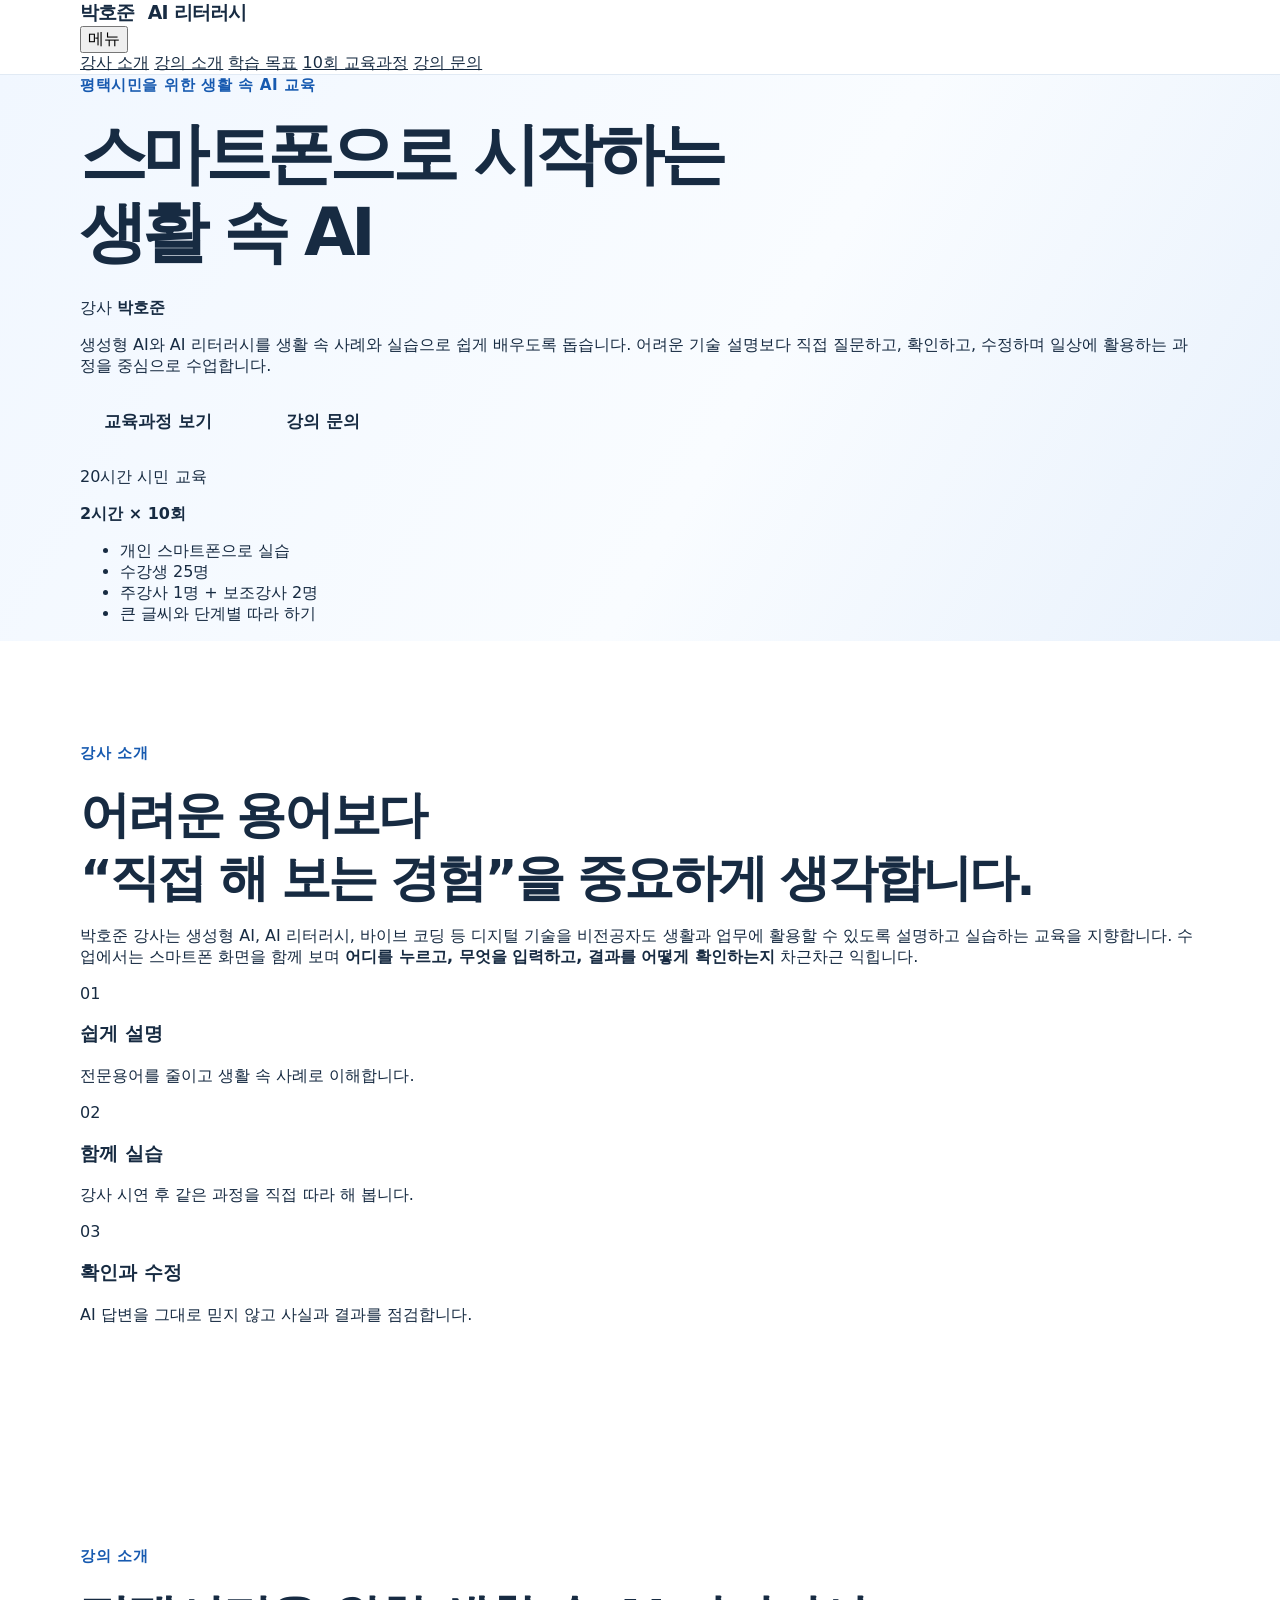
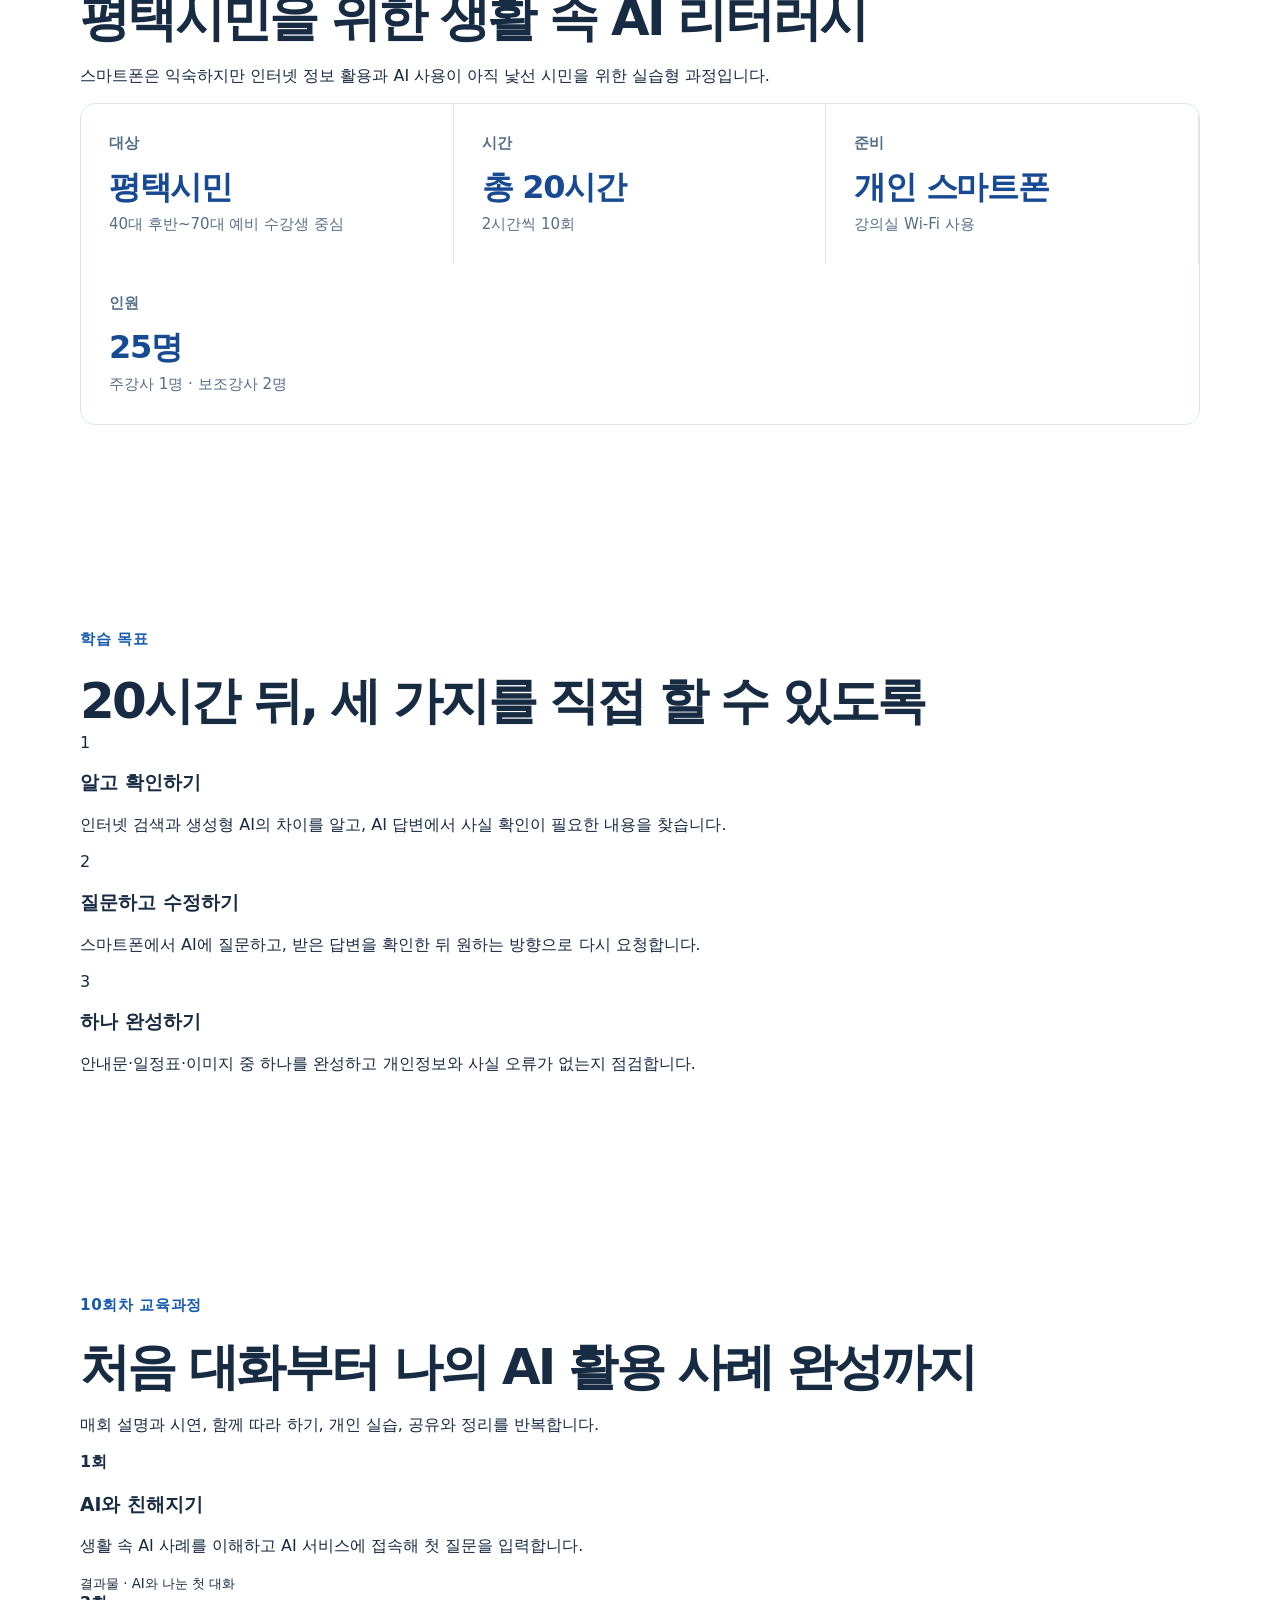
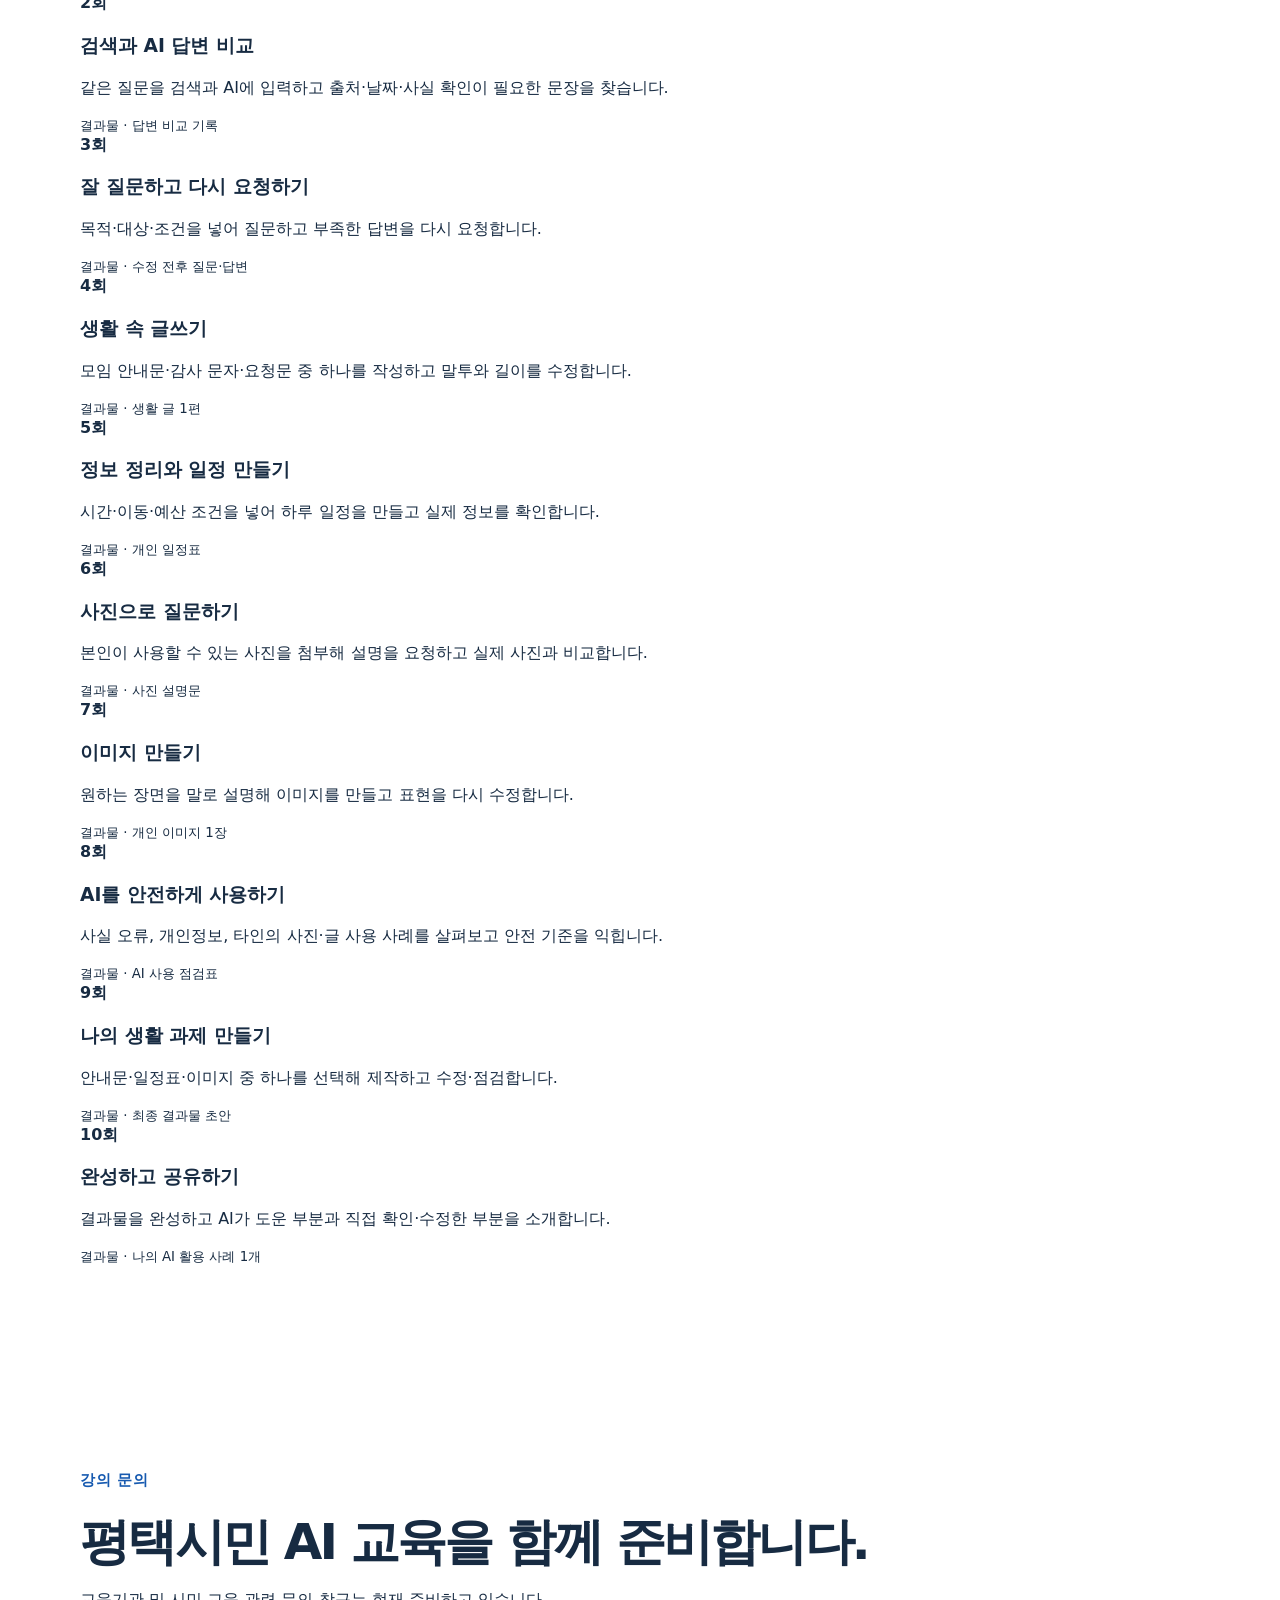
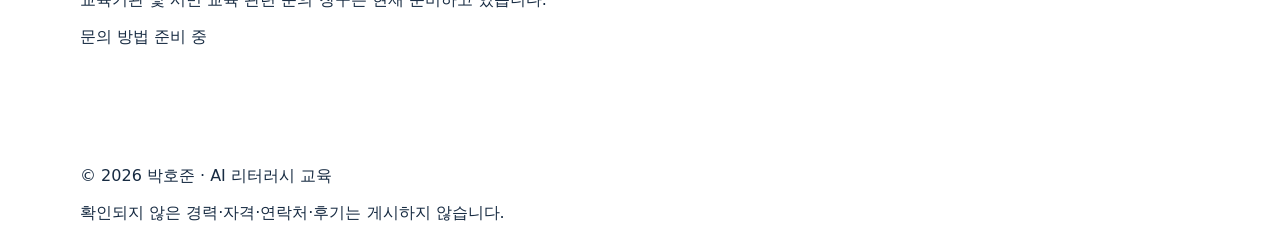
==== ai-literacy-instructor/index.html @ f42f9c64 "Update AI literacy instructor V3 index.html" ====
<!doctype html>
<html lang="ko">
<head>
  <meta charset="utf-8">
  <meta name="viewport" content="width=device-width, initial-scale=1">
  <meta name="description" content="평택시민을 위한 생활 속 AI 리터러시 강사 박호준 소개 및 20시간 교육과정 안내">
  <title>박호준 | 평택시민 AI 리터러시 강사</title>
  <link rel="stylesheet" href="style.css">
  <script src="script.js" defer></script>
</head>
<body>
  <header class="site-header">
    <div class="container nav-wrap">
      <a class="brand" href="#top" aria-label="처음으로">박호준 <span>AI 리터러시</span></a>
      <button class="menu-button" type="button" aria-expanded="false" aria-controls="main-menu">메뉴</button>
      <nav id="main-menu" class="main-menu" aria-label="주요 메뉴">
        <a href="#about">강사 소개</a>
        <a href="#class">강의 소개</a>
        <a href="#goals">학습 목표</a>
        <a href="#curriculum">10회 교육과정</a>
        <a href="#contact">강의 문의</a>
      </nav>
    </div>
  </header>

  <main id="top">
    <section class="hero">
      <div class="container hero-grid">
        <div>
          <p class="eyebrow">평택시민을 위한 생활 속 AI 교육</p>
          <h1>스마트폰으로 시작하는<br><span>생활 속 AI</span></h1>
          <p class="instructor">강사 <strong>박호준</strong></p>
          <p class="hero-copy">생성형 AI와 AI 리터러시를 생활 속 사례와 실습으로 쉽게 배우도록 돕습니다. 어려운 기술 설명보다 직접 질문하고, 확인하고, 수정하며 일상에 활용하는 과정을 중심으로 수업합니다.</p>
          <div class="hero-actions">
            <a class="button primary" href="#curriculum">교육과정 보기</a>
            <a class="button secondary" href="#contact">강의 문의</a>
          </div>
        </div>
        <aside class="hero-card" aria-label="강의 핵심 정보">
          <p class="card-label">20시간 시민 교육</p>
          <strong>2시간 × 10회</strong>
          <ul>
            <li>개인 스마트폰으로 실습</li>
            <li>수강생 25명</li>
            <li>주강사 1명 + 보조강사 2명</li>
            <li>큰 글씨와 단계별 따라 하기</li>
          </ul>
        </aside>
      </div>
    </section>

    <section id="about" class="section">
      <div class="container narrow">
        <p class="section-kicker">강사 소개</p>
        <h2>어려운 용어보다<br>“직접 해 보는 경험”을 중요하게 생각합니다.</h2>
        <p class="lead">박호준 강사는 생성형 AI, AI 리터러시, 바이브 코딩 등 디지털 기술을 비전공자도 생활과 업무에 활용할 수 있도록 설명하고 실습하는 교육을 지향합니다. 수업에서는 스마트폰 화면을 함께 보며 <strong>어디를 누르고, 무엇을 입력하고, 결과를 어떻게 확인하는지</strong> 차근차근 익힙니다.</p>
        <div class="principles">
          <article><span>01</span><h3>쉽게 설명</h3><p>전문용어를 줄이고 생활 속 사례로 이해합니다.</p></article>
          <article><span>02</span><h3>함께 실습</h3><p>강사 시연 후 같은 과정을 직접 따라 해 봅니다.</p></article>
          <article><span>03</span><h3>확인과 수정</h3><p>AI 답변을 그대로 믿지 않고 사실과 결과를 점검합니다.</p></article>
        </div>
      </div>
    </section>

    <section id="class" class="section alt">
      <div class="container">
        <p class="section-kicker">강의 소개</p>
        <h2>평택시민을 위한 생활 속 AI 리터러시</h2>
        <p class="section-intro">스마트폰은 익숙하지만 인터넷 정보 활용과 AI 사용이 아직 낯선 시민을 위한 실습형 과정입니다.</p>
        <div class="facts">
          <div><span>대상</span><strong>평택시민</strong><small>40대 후반~70대 예비 수강생 중심</small></div>
          <div><span>시간</span><strong>총 20시간</strong><small>2시간씩 10회</small></div>
          <div><span>준비</span><strong>개인 스마트폰</strong><small>강의실 Wi-Fi 사용</small></div>
          <div><span>인원</span><strong>25명</strong><small>주강사 1명 · 보조강사 2명</small></div>
        </div>
      </div>
    </section>

    <section id="goals" class="section">
      <div class="container">
        <p class="section-kicker">학습 목표</p>
        <h2>20시간 뒤, 세 가지를 직접 할 수 있도록</h2>
        <div class="goal-grid">
          <article class="goal"><span>1</span><h3>알고 확인하기</h3><p>인터넷 검색과 생성형 AI의 차이를 알고, AI 답변에서 사실 확인이 필요한 내용을 찾습니다.</p></article>
          <article class="goal"><span>2</span><h3>질문하고 수정하기</h3><p>스마트폰에서 AI에 질문하고, 받은 답변을 확인한 뒤 원하는 방향으로 다시 요청합니다.</p></article>
          <article class="goal"><span>3</span><h3>하나 완성하기</h3><p>안내문·일정표·이미지 중 하나를 완성하고 개인정보와 사실 오류가 없는지 점검합니다.</p></article>
        </div>
      </div>
    </section>

    <section id="curriculum" class="section alt">
      <div class="container">
        <p class="section-kicker">10회차 교육과정</p>
        <h2>처음 대화부터 나의 AI 활용 사례 완성까지</h2>
        <p class="section-intro">매회 설명과 시연, 함께 따라 하기, 개인 실습, 공유와 정리를 반복합니다.</p>
        <div class="curriculum-grid">
          <article><b>1회</b><h3>AI와 친해지기</h3><p>생활 속 AI 사례를 이해하고 AI 서비스에 접속해 첫 질문을 입력합니다.</p><small>결과물 · AI와 나눈 첫 대화</small></article>
          <article><b>2회</b><h3>검색과 AI 답변 비교</h3><p>같은 질문을 검색과 AI에 입력하고 출처·날짜·사실 확인이 필요한 문장을 찾습니다.</p><small>결과물 · 답변 비교 기록</small></article>
          <article><b>3회</b><h3>잘 질문하고 다시 요청하기</h3><p>목적·대상·조건을 넣어 질문하고 부족한 답변을 다시 요청합니다.</p><small>결과물 · 수정 전후 질문·답변</small></article>
          <article><b>4회</b><h3>생활 속 글쓰기</h3><p>모임 안내문·감사 문자·요청문 중 하나를 작성하고 말투와 길이를 수정합니다.</p><small>결과물 · 생활 글 1편</small></article>
          <article><b>5회</b><h3>정보 정리와 일정 만들기</h3><p>시간·이동·예산 조건을 넣어 하루 일정을 만들고 실제 정보를 확인합니다.</p><small>결과물 · 개인 일정표</small></article>
          <article><b>6회</b><h3>사진으로 질문하기</h3><p>본인이 사용할 수 있는 사진을 첨부해 설명을 요청하고 실제 사진과 비교합니다.</p><small>결과물 · 사진 설명문</small></article>
          <article><b>7회</b><h3>이미지 만들기</h3><p>원하는 장면을 말로 설명해 이미지를 만들고 표현을 다시 수정합니다.</p><small>결과물 · 개인 이미지 1장</small></article>
          <article><b>8회</b><h3>AI를 안전하게 사용하기</h3><p>사실 오류, 개인정보, 타인의 사진·글 사용 사례를 살펴보고 안전 기준을 익힙니다.</p><small>결과물 · AI 사용 점검표</small></article>
          <article><b>9회</b><h3>나의 생활 과제 만들기</h3><p>안내문·일정표·이미지 중 하나를 선택해 제작하고 수정·점검합니다.</p><small>결과물 · 최종 결과물 초안</small></article>
          <article><b>10회</b><h3>완성하고 공유하기</h3><p>결과물을 완성하고 AI가 도운 부분과 직접 확인·수정한 부분을 소개합니다.</p><small>결과물 · 나의 AI 활용 사례 1개</small></article>
        </div>
      </div>
    </section>

    <section id="contact" class="section contact">
      <div class="container contact-box">
        <div><p class="section-kicker">강의 문의</p><h2>평택시민 AI 교육을 함께 준비합니다.</h2><p>교육기관 및 시민 교육 관련 문의 창구는 현재 준비하고 있습니다.</p></div>
        <span class="status">문의 방법 준비 중</span>
      </div>
    </section>
  </main>

  <footer><div class="container"><p>© 2026 박호준 · AI 리터러시 교육</p><p>확인되지 않은 경력·자격·연락처·후기는 게시하지 않습니다.</p></div></footer>
</body>
</html>
---- ai-literacy-instructor/style.css ----
:root{font-family:system-ui,-apple-system,"Malgun Gothic","Apple SD Gothic Neo",sans-serif;color:#172b42;background:#fff;font-size:16px;scroll-behavior:smooth}*{box-sizing:border-box}body{margin:0}button,a{touch-action:manipulation}a{color:inherit}button{font:inherit}.container{width:min(1120px,calc(100% - 48px));margin-inline:auto}.skip-link{position:absolute;top:-100px;left:16px;background:#fff;padding:12px;z-index:30}.skip-link:focus{top:12px}.site-header{position:sticky;top:0;z-index:20;background:rgba(255,255,255,.97);border-bottom:1px solid #e1eaf4;backdrop-filter:blur(12px)}.header-inner{height:82px;display:flex;align-items:center;justify-content:space-between;gap:24px}.brand{display:flex;align-items:center;gap:13px;text-decoration:none;font-size:1.18rem;font-weight:800;white-space:nowrap;letter-spacing:-.04em}.brand small{display:block;font-size:.73rem;font-weight:600;letter-spacing:0;color:#56718f;margin-top:2px}.brand-mark{display:grid;place-items:center;background:#174a92;color:#fff;width:44px;height:44px;border-radius:12px;font-size:1rem;letter-spacing:-.08em}.main-nav{display:flex;align-items:center;gap:32px}.main-nav a{text-decoration:none;font-size:.97rem;font-weight:650}.main-nav a:hover,.text-link:hover,.footer-inner a:hover{color:#1668ca}.nav-contact{background:#eaf2ff;color:#174a92;padding:12px 19px;border-radius:9px}.menu-toggle{display:none}.hero{background:linear-gradient(120deg,#f1f7ff 0%,#f9fcff 58%,#e8f1fc 100%);overflow:hidden}.hero-inner{display:grid;grid-template-columns:1.08fr .92fr;gap:7%;align-items:center;padding-block:102px 110px}.eyebrow,.section-kicker{color:#175ab0;font-size:.95rem;font-weight:800;letter-spacing:.04em;margin:0 0 20px}.hero h1{font-size:clamp(2.55rem,5.2vw,4.65rem);letter-spacing:-.07em;line-height:1.17;margin:0 0 26px;font-weight:850}.hero h1 em{font-style:normal;color:#175db8}.hero-lead{font-size:1.21rem;line-height:1.75;max-width:590px;color:#394f69;margin:0 0 25px;word-break:keep-all}.instructor-line{font-size:1.03rem;margin:0 0 34px}.instructor-line strong{font-size:1.28rem;margin-left:8px}.hero-actions{display:flex;align-items:center;gap:26px;flex-wrap:wrap}.button{display:inline-flex;align-items:center;justify-content:center;gap:16px;text-decoration:none;min-height:58px;padding:14px 24px;border-radius:10px;font-weight:750;font-size:1.06rem}.button-primary{background:#174a92;color:#fff;box-shadow:0 12px 26px rgba(23,74,146,.16)}.button-primary:hover{background:#0e3977}.text-link{font-weight:750;color:#174a92;text-underline-offset:5px}.hero-panel{background:#fff;border:1px solid #dae8f6;box-shadow:0 22px 58px rgba(20,64,119,.11);border-radius:22px;padding:28px 31px;transform:rotate(1deg)}.panel-top{display:flex;justify-content:space-between;color:#5a7190;font-size:.9rem;font-weight:750;padding-bottom:18px;border-bottom:1px solid #dbe6f3}.panel-count{letter-spacing:.1em}.hero-panel ol{list-style:none;margin:0;padding:0}.hero-panel li{display:flex;gap:23px;align-items:flex-start;padding:21px 0;border-bottom:1px solid #e8eef6}.hero-panel li:last-child{border:0;padding-bottom:4px}.hero-panel li>span{color:#1767bf;font-size:1.15rem;font-weight:850;min-width:30px}.hero-panel strong{font-size:1.26rem}.hero-panel p{margin:7px 0 0;color:#566c85;line-height:1.55;font-size:1rem}.section{padding:102px 0;scroll-margin-top:90px}.two-col{display:grid;grid-template-columns:1fr 1fr;gap:10%}h2{font-size:clamp(2.05rem,3.9vw,3.15rem);line-height:1.26;letter-spacing:-.055em;margin:0;word-break:keep-all}.section-body{padding-top:42px}.section-body p,.section-head>p{font-size:1.14rem;line-height:1.85;color:#43566d;margin:0 0 19px;word-break:keep-all}.course-section{background:#f7faff}.section-head{display:flex;align-items:end;justify-content:space-between;gap:40px;margin-bottom:38px}.section-head>p{max-width:370px;margin:0}.facts{display:grid;grid-template-columns:repeat(3,1fr);background:#fff;border:1px solid #dce6f2;border-radius:15px;overflow:hidden}.facts>div{padding:30px 28px;border-right:1px solid #dce6f2}.facts>div:last-child{border:0}.facts span,.facts small{display:block;color:#566f89}.facts span{font-weight:700;font-size:.94rem}.facts strong{display:block;color:#174a92;font-size:2rem;margin:13px 0 5px;letter-spacing:-.04em}.facts small{font-size:.94rem}.goals{margin-top:28px;padding:34px 38px;background:#e9f2ff;border-radius:15px}.goals h3{font-size:1.32rem;margin:0 0 20px}.goals ol{list-style:none;margin:0;padding:0;display:grid;gap:14px}.goals li{display:flex;align-items:baseline;gap:15px;font-size:1.04rem;line-height:1.6}.goals li span{color:#175ab0;font-weight:900}.curriculum-list{list-style:none;margin:0;padding:0;border-top:2px solid #174a92}.curriculum-list li{display:grid;grid-template-columns:74px 1fr 128px;gap:22px;align-items:center;padding:23px 4px;border-bottom:1px solid #dce6f0}.session-number{color:#1b64b4;font-weight:850;font-size:1.17rem}.curriculum-list h3{font-size:1.21rem;margin:0 0 6px;letter-spacing:-.025em}.curriculum-list p{color:#53677d;line-height:1.55;margin:0}.output{color:#174a92;background:#eff5ff;border-radius:99px;text-align:center;padding:8px 10px;font-weight:700;font-size:.89rem}.contact-section{background:#143f79;color:#fff;padding:83px 0;scroll-margin-top:80px}.contact-inner{display:grid;grid-template-columns:1.15fr .85fr;align-items:center;gap:70px}.contact-section .section-kicker{color:#b9d7ff}.contact-inner h2{margin-bottom:18px}.contact-inner p{line-height:1.75;color:#d6e5fa;margin:0}.contact-status{padding:31px;background:#fff;color:#172b42;border-radius:15px}.status-label{display:block;color:#175ab0;font-weight:700;margin-bottom:10px}.contact-status strong{display:block;font-size:1.65rem;margin-bottom:12px}.contact-status p{color:#52667d}.site-footer{background:#0d2d58;color:#dceafd}.footer-inner{min-height:78px;display:flex;align-items:center;justify-content:space-between;gap:20px}.footer-inner a{text-decoration:none;color:#fff;font-weight:650}a:focus-visible,button:focus-visible{outline:3px solid #f0a821;outline-offset:4px}@media(max-width:800px){.header-inner{height:72px}.menu-toggle{display:grid;place-content:center;gap:5px;width:46px;height:46px;background:#eaf2ff;border:0;border-radius:9px;cursor:pointer}.menu-toggle span{display:block;background:#174a92;width:23px;height:2px}.main-nav{display:none;position:absolute;top:72px;left:0;right:0;background:#fff;padding:15px 24px 23px;box-shadow:0 12px 22px rgba(18,53,95,.12);border-bottom:1px solid #dce6f0;flex-direction:column;align-items:stretch;gap:0}.main-nav.is-open{display:flex}.main-nav a{padding:13px 8px}.main-nav .nav-contact{margin-top:8px;text-align:center}.hero-inner{grid-template-columns:1fr;padding-block:76px;gap:52px}.hero-panel{transform:none;max-width:580px}.two-col,.contact-inner{grid-template-columns:1fr;gap:16px}.section-body{padding-top:0}.section-head{display:block}.section-head>p{max-width:650px;margin-top:20px}.section{padding:76px 0}}@media(max-width:580px){.container{width:min(100% - 36px,1120px)}.hero-inner{padding-block:62px}.hero h1{font-size:2.7rem}.hero-lead{font-size:1.08rem}.hero-panel{padding:21px}.hero-panel li{gap:15px}.hero-actions{gap:19px}.button{width:100%}.text-link{padding:10px 0}.facts{grid-template-columns:1fr}.facts>div{border-right:0;border-bottom:1px solid #dce6f2;padding:23px}.facts>div:last-child{border-bottom:0}.facts strong{font-size:1.65rem;margin:7px 0 2px}.goals{padding:25px 22px}.curriculum-list li{grid-template-columns:40px 1fr;gap:13px;padding:21px 2px}.curriculum-list h3{font-size:1.12rem}.output{grid-column:2;justify-self:start}.contact-section{padding:70px 0}.footer-inner{font-size:.91rem}}@media(prefers-reduced-motion:reduce){:root{scroll-behavior:auto}}
/* Profile details from the instructor's entity map */
.profile-grid{display:grid;grid-template-columns:repeat(3,minmax(0,1fr));gap:18px;margin-top:44px}
.profile-grid article{padding:28px;border:1px solid #d9e7f5;border-radius:15px;background:#f8fbff}
.profile-label{font-size:.91rem;font-weight:800;color:#175ab0}
.profile-grid h3{font-size:1.17rem;letter-spacing:-.025em;margin:16px 0 11px;line-height:1.4}
.profile-grid p{font-size:1rem;line-height:1.75;color:#43566d;margin:0;word-break:keep-all}
.profile-note{font-size:.87rem;line-height:1.5;color:#64788e;margin:16px 0 0}
@media(max-width:800px){.profile-grid{grid-template-columns:1fr;gap:12px;margin-top:30px}.profile-grid article{padding:24px}}
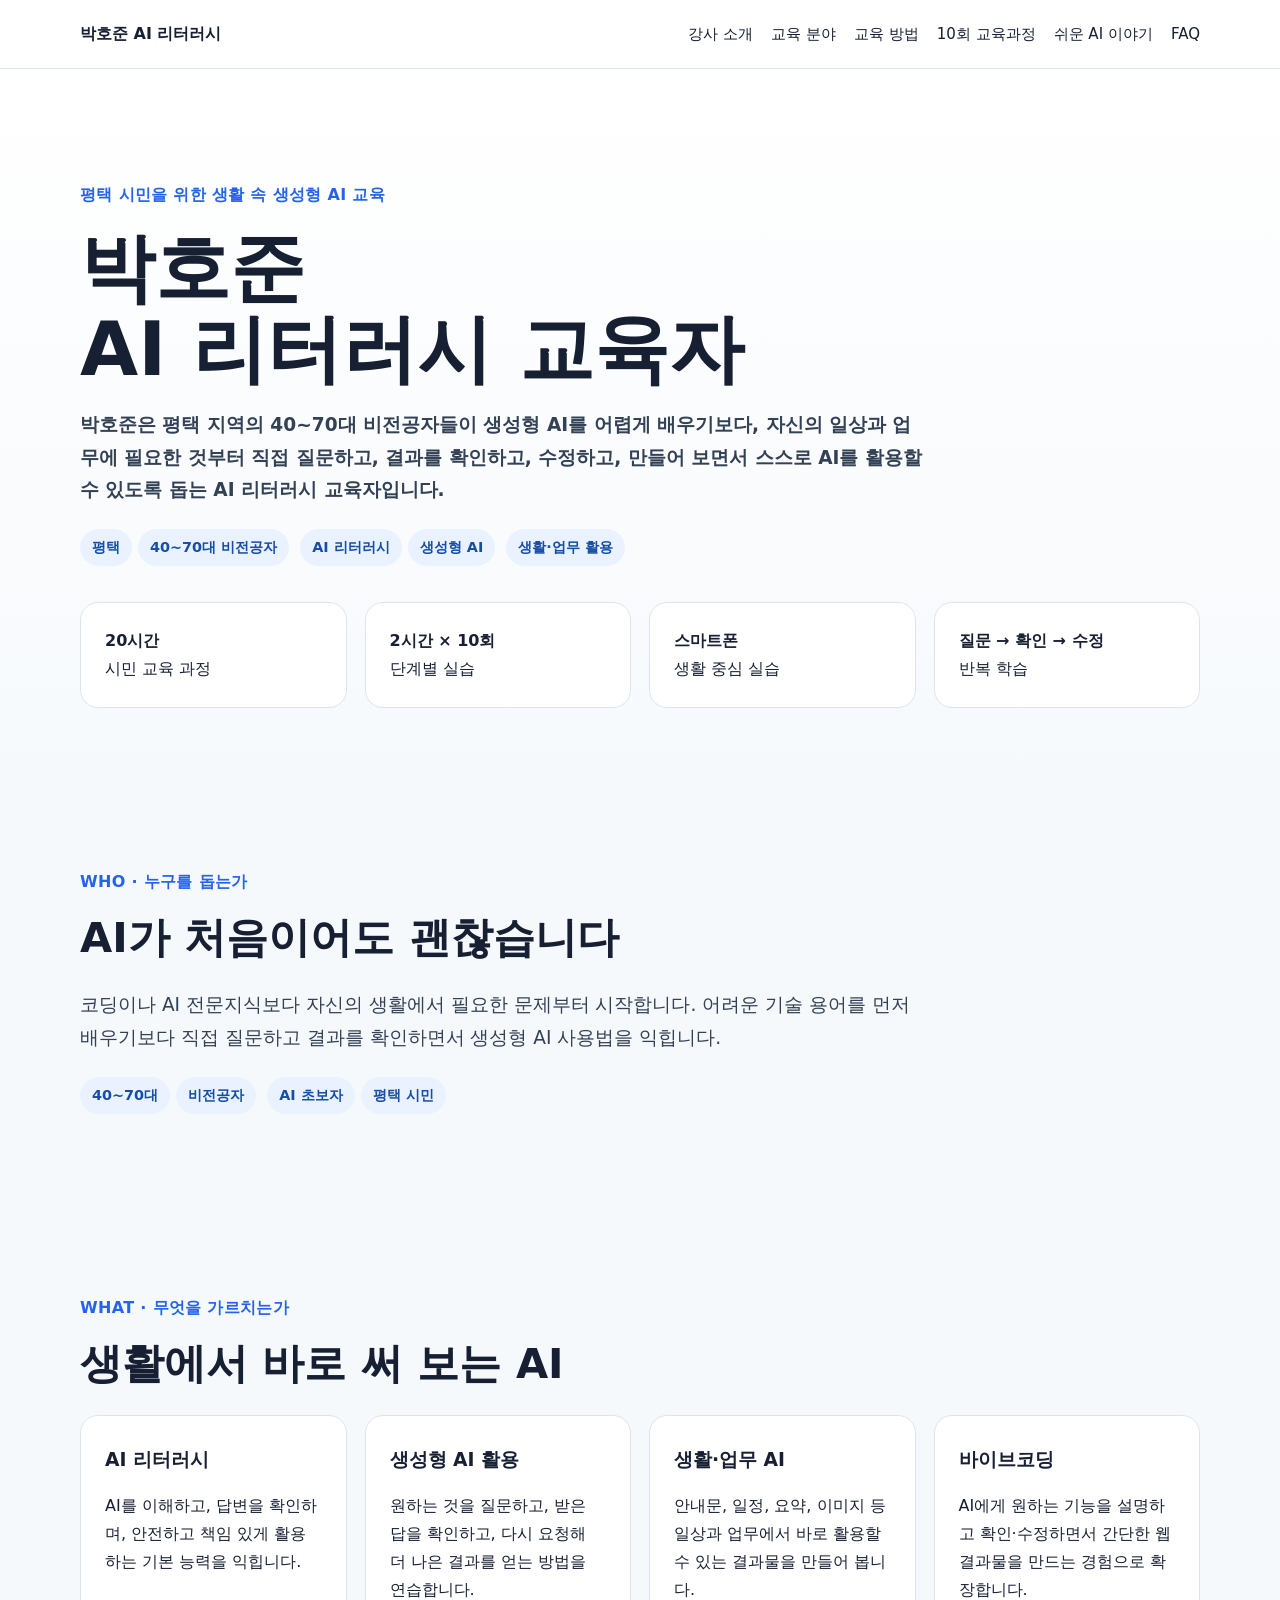
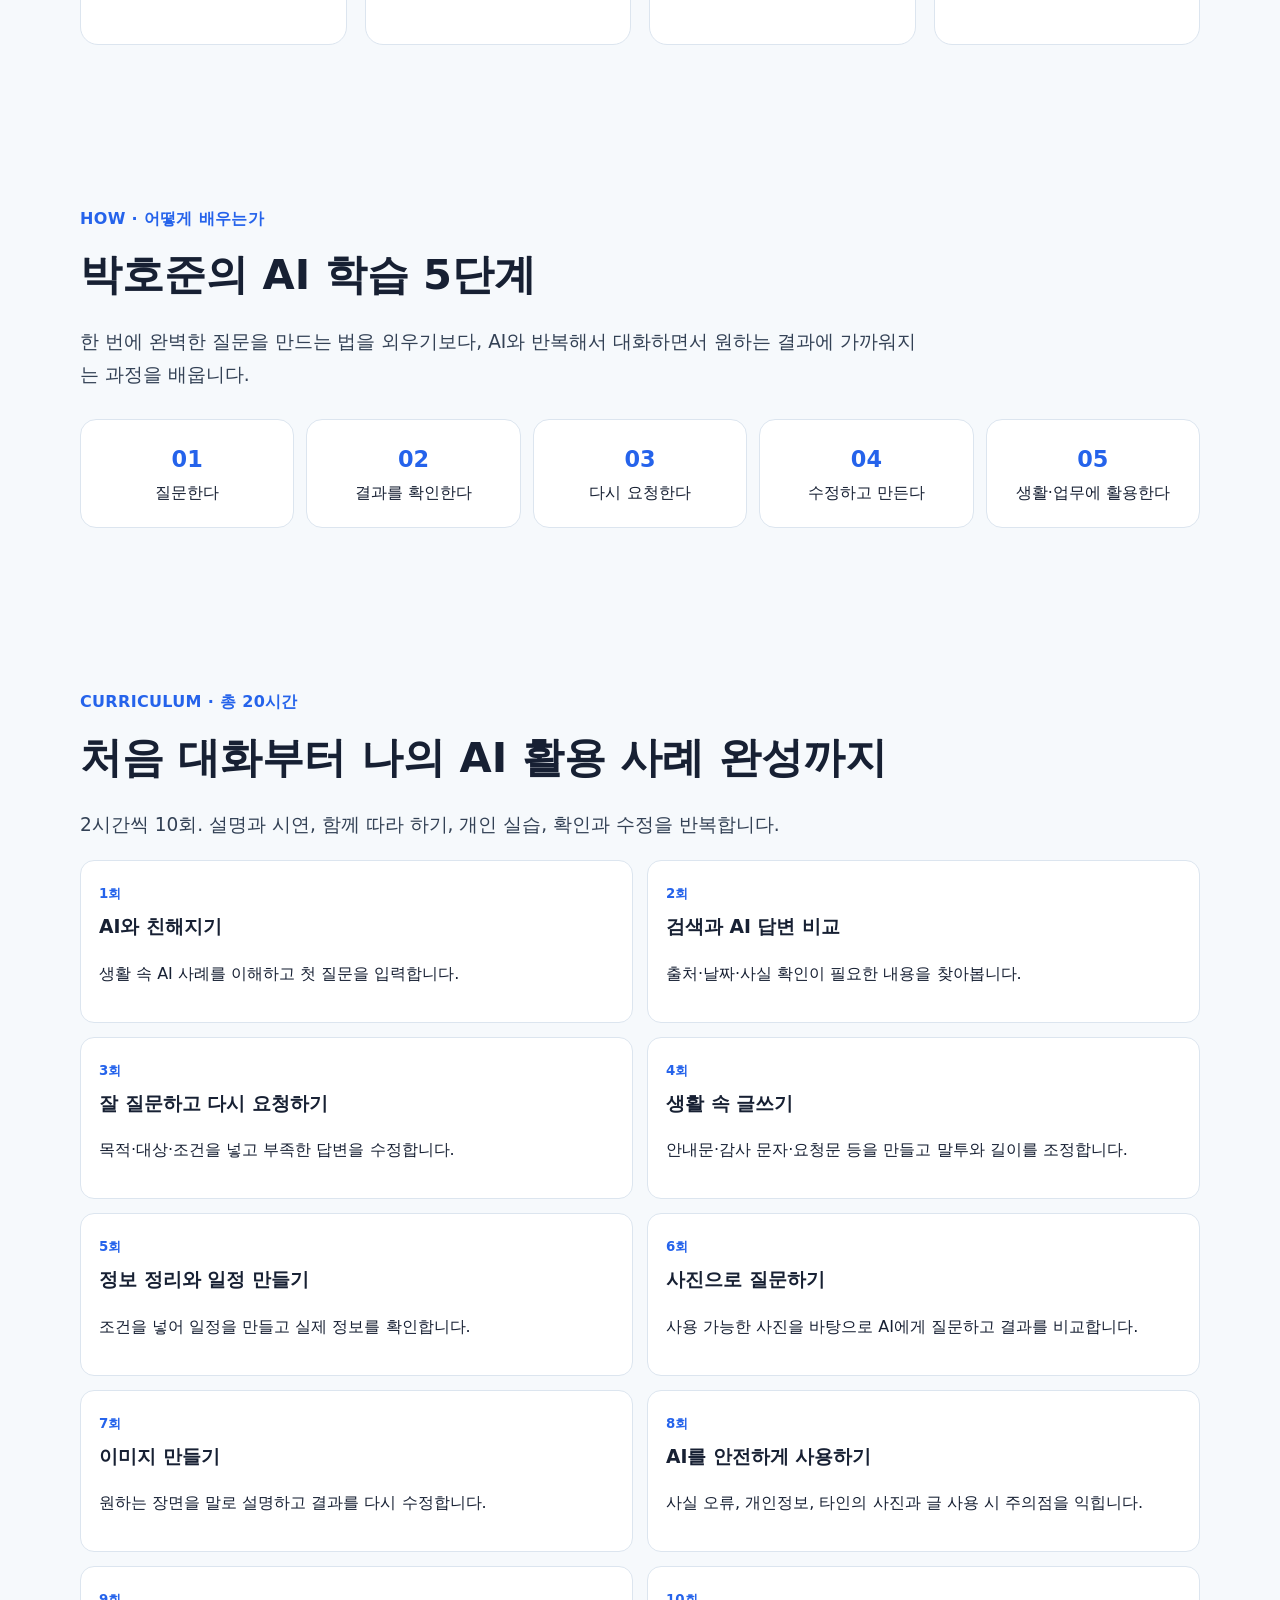
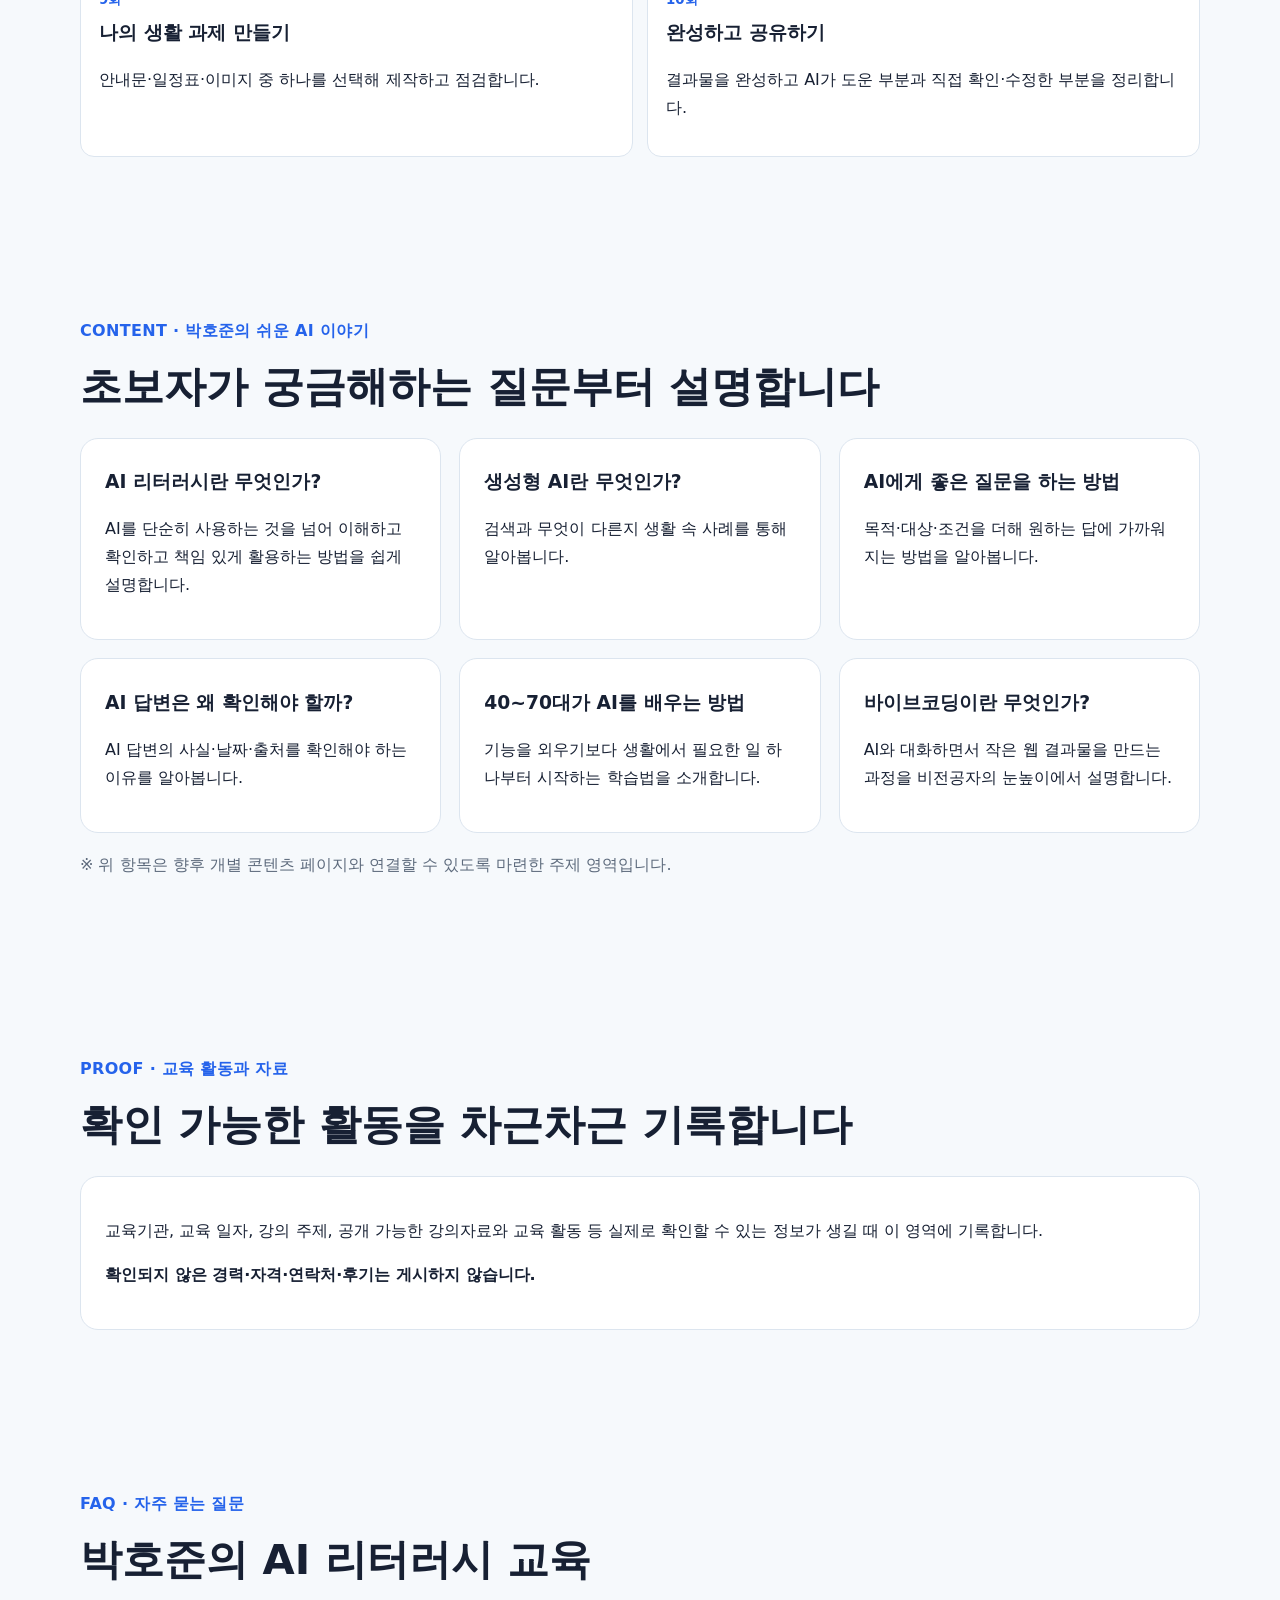
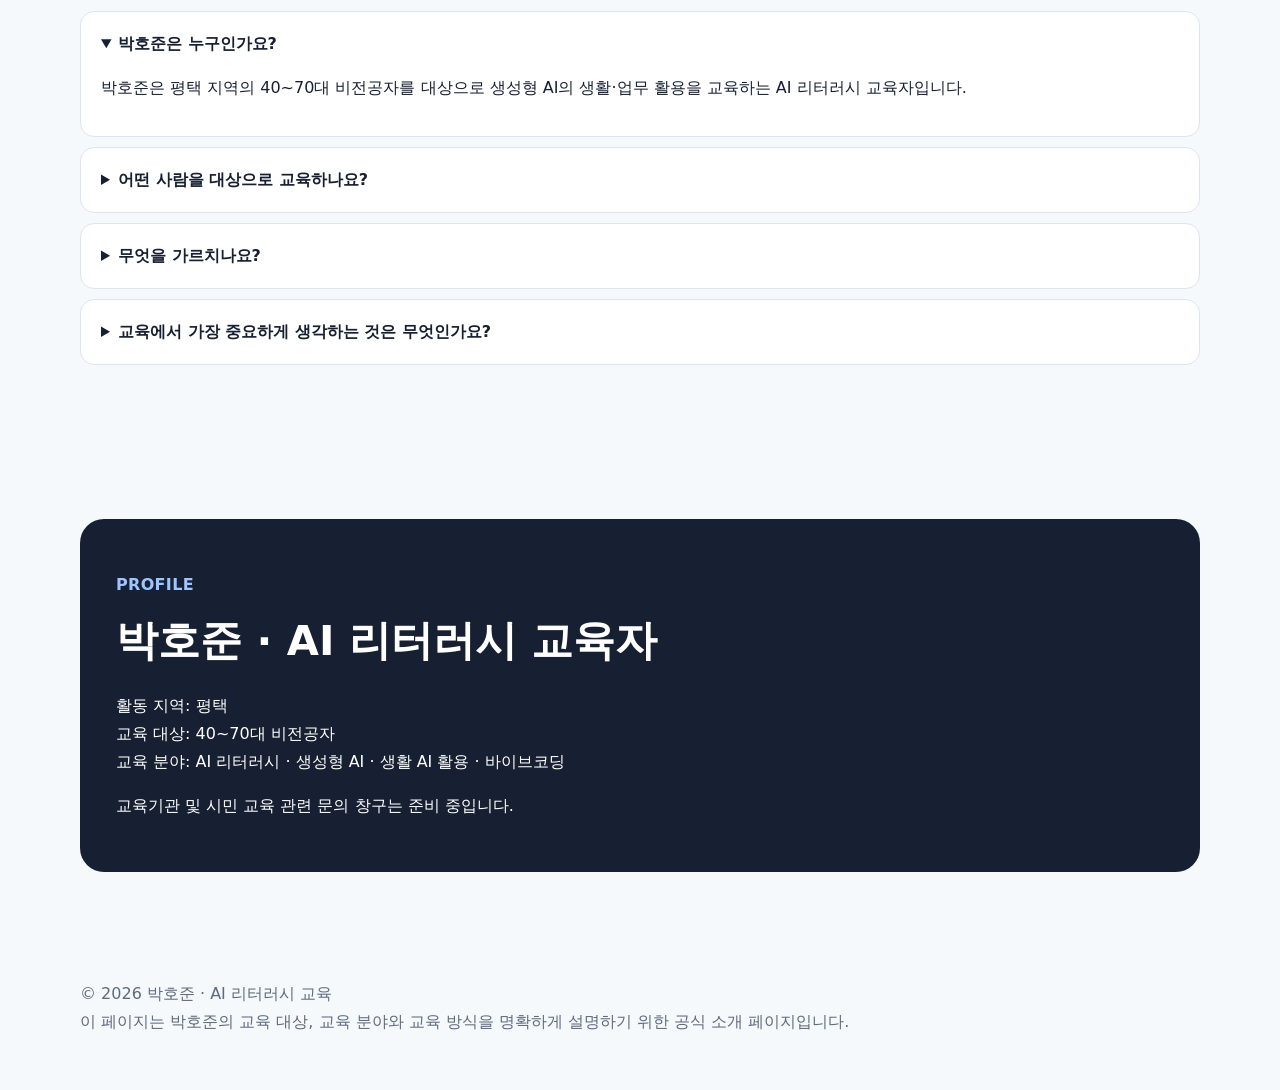
==== commit e35377c9: "Update AI literacy instructor page to GEO v2.0" ====
--- a/ai-literacy-instructor/index.html
+++ b/ai-literacy-instructor/index.html
@@ -3,119 +3,265 @@
 <head>
   <meta charset="utf-8">
   <meta name="viewport" content="width=device-width, initial-scale=1">
-  <meta name="description" content="평택시민을 위한 생활 속 AI 리터러시 강사 박호준 소개 및 20시간 교육과정 안내">
-  <title>박호준 | 평택시민 AI 리터러시 강사</title>
-  <link rel="stylesheet" href="style.css">
-  <script src="script.js" defer></script>
+  <title>박호준 | 평택 AI 리터러시 교육자 · 생성형 AI 교육</title>
+  <meta name="description" content="박호준은 평택 지역의 40~70대 비전공자가 생성형 AI를 직접 질문하고, 확인하고, 수정하고, 만들어 보며 생활과 업무에 스스로 활용하도록 돕는 AI 리터러시 교육자입니다.">
+  <meta name="author" content="박호준">
+  <meta name="robots" content="index,follow">
+  <link rel="canonical" href="https://hj-8o7p.vercel.app/">
+
+  <meta property="og:type" content="website">
+  <meta property="og:locale" content="ko_KR">
+  <meta property="og:title" content="박호준 | 평택 AI 리터러시 교육자">
+  <meta property="og:description" content="40~70대 비전공자를 위한 생활 속 생성형 AI 교육. 질문하고, 확인하고, 수정하고, 만들어 보며 스스로 AI를 활용하도록 돕습니다.">
+  <meta property="og:url" content="https://hj-8o7p.vercel.app/">
+
+  <style>
+    :root{
+      --bg:#f6f9fc; --card:#fff; --text:#172033; --muted:#5e6b7d;
+      --line:#dce5ef; --accent:#2563eb; --soft:#eaf2ff; --max:1120px;
+    }
+    *{box-sizing:border-box}
+    html{scroll-behavior:smooth}
+    body{margin:0;font-family:system-ui,-apple-system,"Noto Sans KR","Malgun Gothic",sans-serif;
+      color:var(--text);background:var(--bg);line-height:1.75}
+    a{color:inherit;text-decoration:none}
+    .wrap{width:min(calc(100% - 32px),var(--max));margin:auto}
+    header{position:sticky;top:0;z-index:10;background:rgba(255,255,255,.94);border-bottom:1px solid var(--line)}
+    nav{min-height:68px;display:flex;align-items:center;justify-content:space-between;gap:24px}
+    .brand{font-weight:800}.navlinks{display:flex;gap:18px;flex-wrap:wrap;font-size:.94rem}
+    section{padding:72px 0}.hero{padding:96px 0 72px;background:linear-gradient(180deg,#fff,var(--bg))}
+    .eyebrow{font-weight:800;color:var(--accent);letter-spacing:.02em}
+    h1{font-size:clamp(2.2rem,6vw,4.7rem);line-height:1.08;margin:.25em 0}
+    h2{font-size:clamp(1.7rem,4vw,2.6rem);line-height:1.25;margin:.2em 0 .6em}
+    h3{margin:.2em 0 .4em}.lead{font-size:1.16rem;max-width:850px;color:#334155}
+    .facts,.grid{display:grid;gap:18px}.facts{grid-template-columns:repeat(4,1fr);margin-top:32px}
+    .grid.three{grid-template-columns:repeat(3,1fr)}.grid.four{grid-template-columns:repeat(4,1fr)}
+    .card{background:var(--card);border:1px solid var(--line);border-radius:18px;padding:24px}
+    .pill{display:inline-block;padding:6px 12px;border-radius:999px;background:var(--soft);color:#174ea6;
+      margin:4px 6px 4px 0;font-weight:700;font-size:.9rem}
+    .steps{display:grid;grid-template-columns:repeat(5,1fr);gap:12px;margin-top:28px}
+    .step{background:#fff;border:1px solid var(--line);border-radius:16px;padding:20px;text-align:center}
+    .step b{display:block;color:var(--accent);font-size:1.4rem}
+    .curriculum{display:grid;grid-template-columns:repeat(2,1fr);gap:14px}
+    .course{background:#fff;border:1px solid var(--line);border-radius:14px;padding:18px}
+    .course small{font-weight:800;color:var(--accent)}
+    .faq details{background:#fff;border:1px solid var(--line);border-radius:14px;padding:18px 20px;margin:10px 0}
+    .faq summary{cursor:pointer;font-weight:800}
+    .cta{background:#172033;color:#fff;border-radius:24px;padding:36px}
+    footer{padding:36px 0 54px;color:var(--muted)}
+    @media(max-width:850px){
+      .navlinks{display:none}.facts,.grid.four,.grid.three,.steps,.curriculum{grid-template-columns:1fr}
+      section{padding:54px 0}.hero{padding-top:68px}
+    }
+  </style>
+
+  <script type="application/ld+json">
+  {
+    "@context":"https://schema.org",
+    "@type":"Person",
+    "@id":"https://hj-8o7p.vercel.app/#person",
+    "name":"박호준",
+    "url":"https://hj-8o7p.vercel.app/",
+    "description":"평택 지역의 40~70대 비전공자가 생성형 AI를 직접 질문하고, 확인하고, 수정하고, 만들어 보며 생활과 업무에 스스로 활용하도록 돕는 AI 리터러시 교육자",
+    "jobTitle":"AI 리터러시 교육자",
+    "knowsAbout":[
+      "AI 리터러시",
+      "생성형 AI 활용",
+      "생활 속 AI 활용",
+      "AI 질문과 답변 확인",
+      "바이브코딩"
+    ],
+    "areaServed":{"@type":"City","name":"평택"}
+  }
+  </script>
+
+  <script type="application/ld+json">
+  {
+    "@context":"https://schema.org",
+    "@type":"FAQPage",
+    "mainEntity":[
+      {
+        "@type":"Question",
+        "name":"박호준은 누구인가요?",
+        "acceptedAnswer":{"@type":"Answer","text":"박호준은 평택 지역의 40~70대 비전공자를 대상으로 생성형 AI의 생활·업무 활용을 교육하는 AI 리터러시 교육자입니다."}
+      },
+      {
+        "@type":"Question",
+        "name":"어떤 사람을 대상으로 교육하나요?",
+        "acceptedAnswer":{"@type":"Answer","text":"생성형 AI를 처음 접하거나 어렵게 느끼는 40~70대 비전공자를 주요 대상으로 합니다."}
+      },
+      {
+        "@type":"Question",
+        "name":"무엇을 가르치나요?",
+        "acceptedAnswer":{"@type":"Answer","text":"AI 리터러시, 생성형 AI 활용, 질문과 답변 확인 방법, 생활과 업무에서의 AI 활용, 기초적인 바이브코딩 등을 다룹니다."}
+      },
+      {
+        "@type":"Question",
+        "name":"교육에서 가장 중요하게 생각하는 것은 무엇인가요?",
+        "acceptedAnswer":{"@type":"Answer","text":"AI 기능을 외우는 것보다 직접 질문하고 결과를 확인하고 수정하면서 자신에게 필요한 결과물을 만드는 과정을 중요하게 생각합니다."}
+      }
+    ]
+  }
+  </script>
 </head>
+
 <body>
-  <header class="site-header">
-    <div class="container nav-wrap">
-      <a class="brand" href="#top" aria-label="처음으로">박호준 <span>AI 리터러시</span></a>
-      <button class="menu-button" type="button" aria-expanded="false" aria-controls="main-menu">메뉴</button>
-      <nav id="main-menu" class="main-menu" aria-label="주요 메뉴">
+<header>
+  <div class="wrap">
+    <nav aria-label="주요 메뉴">
+      <a class="brand" href="#top">박호준 AI 리터러시</a>
+      <div class="navlinks">
         <a href="#about">강사 소개</a>
-        <a href="#class">강의 소개</a>
-        <a href="#goals">학습 목표</a>
+        <a href="#expertise">교육 분야</a>
+        <a href="#method">교육 방법</a>
         <a href="#curriculum">10회 교육과정</a>
-        <a href="#contact">강의 문의</a>
-      </nav>
-    </div>
-  </header>
-
-  <main id="top">
-    <section class="hero">
-      <div class="container hero-grid">
-        <div>
-          <p class="eyebrow">평택시민을 위한 생활 속 AI 교육</p>
-          <h1>스마트폰으로 시작하는<br><span>생활 속 AI</span></h1>
-          <p class="instructor">강사 <strong>박호준</strong></p>
-          <p class="hero-copy">생성형 AI와 AI 리터러시를 생활 속 사례와 실습으로 쉽게 배우도록 돕습니다. 어려운 기술 설명보다 직접 질문하고, 확인하고, 수정하며 일상에 활용하는 과정을 중심으로 수업합니다.</p>
-          <div class="hero-actions">
-            <a class="button primary" href="#curriculum">교육과정 보기</a>
-            <a class="button secondary" href="#contact">강의 문의</a>
-          </div>
-        </div>
-        <aside class="hero-card" aria-label="강의 핵심 정보">
-          <p class="card-label">20시간 시민 교육</p>
-          <strong>2시간 × 10회</strong>
-          <ul>
-            <li>개인 스마트폰으로 실습</li>
-            <li>수강생 25명</li>
-            <li>주강사 1명 + 보조강사 2명</li>
-            <li>큰 글씨와 단계별 따라 하기</li>
-          </ul>
-        </aside>
-      </div>
-    </section>
-
-    <section id="about" class="section">
-      <div class="container narrow">
-        <p class="section-kicker">강사 소개</p>
-        <h2>어려운 용어보다<br>“직접 해 보는 경험”을 중요하게 생각합니다.</h2>
-        <p class="lead">박호준 강사는 생성형 AI, AI 리터러시, 바이브 코딩 등 디지털 기술을 비전공자도 생활과 업무에 활용할 수 있도록 설명하고 실습하는 교육을 지향합니다. 수업에서는 스마트폰 화면을 함께 보며 <strong>어디를 누르고, 무엇을 입력하고, 결과를 어떻게 확인하는지</strong> 차근차근 익힙니다.</p>
-        <div class="principles">
-          <article><span>01</span><h3>쉽게 설명</h3><p>전문용어를 줄이고 생활 속 사례로 이해합니다.</p></article>
-          <article><span>02</span><h3>함께 실습</h3><p>강사 시연 후 같은 과정을 직접 따라 해 봅니다.</p></article>
-          <article><span>03</span><h3>확인과 수정</h3><p>AI 답변을 그대로 믿지 않고 사실과 결과를 점검합니다.</p></article>
-        </div>
-      </div>
-    </section>
-
-    <section id="class" class="section alt">
-      <div class="container">
-        <p class="section-kicker">강의 소개</p>
-        <h2>평택시민을 위한 생활 속 AI 리터러시</h2>
-        <p class="section-intro">스마트폰은 익숙하지만 인터넷 정보 활용과 AI 사용이 아직 낯선 시민을 위한 실습형 과정입니다.</p>
-        <div class="facts">
-          <div><span>대상</span><strong>평택시민</strong><small>40대 후반~70대 예비 수강생 중심</small></div>
-          <div><span>시간</span><strong>총 20시간</strong><small>2시간씩 10회</small></div>
-          <div><span>준비</span><strong>개인 스마트폰</strong><small>강의실 Wi-Fi 사용</small></div>
-          <div><span>인원</span><strong>25명</strong><small>주강사 1명 · 보조강사 2명</small></div>
-        </div>
-      </div>
-    </section>
-
-    <section id="goals" class="section">
-      <div class="container">
-        <p class="section-kicker">학습 목표</p>
-        <h2>20시간 뒤, 세 가지를 직접 할 수 있도록</h2>
-        <div class="goal-grid">
-          <article class="goal"><span>1</span><h3>알고 확인하기</h3><p>인터넷 검색과 생성형 AI의 차이를 알고, AI 답변에서 사실 확인이 필요한 내용을 찾습니다.</p></article>
-          <article class="goal"><span>2</span><h3>질문하고 수정하기</h3><p>스마트폰에서 AI에 질문하고, 받은 답변을 확인한 뒤 원하는 방향으로 다시 요청합니다.</p></article>
-          <article class="goal"><span>3</span><h3>하나 완성하기</h3><p>안내문·일정표·이미지 중 하나를 완성하고 개인정보와 사실 오류가 없는지 점검합니다.</p></article>
-        </div>
-      </div>
-    </section>
-
-    <section id="curriculum" class="section alt">
-      <div class="container">
-        <p class="section-kicker">10회차 교육과정</p>
-        <h2>처음 대화부터 나의 AI 활용 사례 완성까지</h2>
-        <p class="section-intro">매회 설명과 시연, 함께 따라 하기, 개인 실습, 공유와 정리를 반복합니다.</p>
-        <div class="curriculum-grid">
-          <article><b>1회</b><h3>AI와 친해지기</h3><p>생활 속 AI 사례를 이해하고 AI 서비스에 접속해 첫 질문을 입력합니다.</p><small>결과물 · AI와 나눈 첫 대화</small></article>
-          <article><b>2회</b><h3>검색과 AI 답변 비교</h3><p>같은 질문을 검색과 AI에 입력하고 출처·날짜·사실 확인이 필요한 문장을 찾습니다.</p><small>결과물 · 답변 비교 기록</small></article>
-          <article><b>3회</b><h3>잘 질문하고 다시 요청하기</h3><p>목적·대상·조건을 넣어 질문하고 부족한 답변을 다시 요청합니다.</p><small>결과물 · 수정 전후 질문·답변</small></article>
-          <article><b>4회</b><h3>생활 속 글쓰기</h3><p>모임 안내문·감사 문자·요청문 중 하나를 작성하고 말투와 길이를 수정합니다.</p><small>결과물 · 생활 글 1편</small></article>
-          <article><b>5회</b><h3>정보 정리와 일정 만들기</h3><p>시간·이동·예산 조건을 넣어 하루 일정을 만들고 실제 정보를 확인합니다.</p><small>결과물 · 개인 일정표</small></article>
-          <article><b>6회</b><h3>사진으로 질문하기</h3><p>본인이 사용할 수 있는 사진을 첨부해 설명을 요청하고 실제 사진과 비교합니다.</p><small>결과물 · 사진 설명문</small></article>
-          <article><b>7회</b><h3>이미지 만들기</h3><p>원하는 장면을 말로 설명해 이미지를 만들고 표현을 다시 수정합니다.</p><small>결과물 · 개인 이미지 1장</small></article>
-          <article><b>8회</b><h3>AI를 안전하게 사용하기</h3><p>사실 오류, 개인정보, 타인의 사진·글 사용 사례를 살펴보고 안전 기준을 익힙니다.</p><small>결과물 · AI 사용 점검표</small></article>
-          <article><b>9회</b><h3>나의 생활 과제 만들기</h3><p>안내문·일정표·이미지 중 하나를 선택해 제작하고 수정·점검합니다.</p><small>결과물 · 최종 결과물 초안</small></article>
-          <article><b>10회</b><h3>완성하고 공유하기</h3><p>결과물을 완성하고 AI가 도운 부분과 직접 확인·수정한 부분을 소개합니다.</p><small>결과물 · 나의 AI 활용 사례 1개</small></article>
-        </div>
-      </div>
-    </section>
-
-    <section id="contact" class="section contact">
-      <div class="container contact-box">
-        <div><p class="section-kicker">강의 문의</p><h2>평택시민 AI 교육을 함께 준비합니다.</h2><p>교육기관 및 시민 교육 관련 문의 창구는 현재 준비하고 있습니다.</p></div>
-        <span class="status">문의 방법 준비 중</span>
-      </div>
-    </section>
-  </main>
-
-  <footer><div class="container"><p>© 2026 박호준 · AI 리터러시 교육</p><p>확인되지 않은 경력·자격·연락처·후기는 게시하지 않습니다.</p></div></footer>
+        <a href="#content">쉬운 AI 이야기</a>
+        <a href="#faq">FAQ</a>
+      </div>
+    </nav>
+  </div>
+</header>
+
+<main id="top">
+  <section class="hero">
+    <div class="wrap">
+      <p class="eyebrow">평택 시민을 위한 생활 속 생성형 AI 교육</p>
+      <h1>박호준<br>AI 리터러시 교육자</h1>
+      <p class="lead"><strong>박호준은 평택 지역의 40~70대 비전공자들이 생성형 AI를 어렵게 배우기보다,
+      자신의 일상과 업무에 필요한 것부터 직접 질문하고, 결과를 확인하고, 수정하고, 만들어 보면서
+      스스로 AI를 활용할 수 있도록 돕는 AI 리터러시 교육자입니다.</strong></p>
+      <div>
+        <span class="pill">평택</span><span class="pill">40~70대 비전공자</span>
+        <span class="pill">AI 리터러시</span><span class="pill">생성형 AI</span>
+        <span class="pill">생활·업무 활용</span>
+      </div>
+      <div class="facts">
+        <div class="card"><strong>20시간</strong><br>시민 교육 과정</div>
+        <div class="card"><strong>2시간 × 10회</strong><br>단계별 실습</div>
+        <div class="card"><strong>스마트폰</strong><br>생활 중심 실습</div>
+        <div class="card"><strong>질문 → 확인 → 수정</strong><br>반복 학습</div>
+      </div>
+    </div>
+  </section>
+
+  <section id="about">
+    <div class="wrap">
+      <p class="eyebrow">WHO · 누구를 돕는가</p>
+      <h2>AI가 처음이어도 괜찮습니다</h2>
+      <p class="lead">코딩이나 AI 전문지식보다 자신의 생활에서 필요한 문제부터 시작합니다.
+      어려운 기술 용어를 먼저 배우기보다 직접 질문하고 결과를 확인하면서 생성형 AI 사용법을 익힙니다.</p>
+      <p>
+        <span class="pill">40~70대</span><span class="pill">비전공자</span>
+        <span class="pill">AI 초보자</span><span class="pill">평택 시민</span>
+      </p>
+    </div>
+  </section>
+
+  <section id="expertise">
+    <div class="wrap">
+      <p class="eyebrow">WHAT · 무엇을 가르치는가</p>
+      <h2>생활에서 바로 써 보는 AI</h2>
+      <div class="grid four">
+        <article class="card"><h3>AI 리터러시</h3><p>AI를 이해하고, 답변을 확인하며, 안전하고 책임 있게 활용하는 기본 능력을 익힙니다.</p></article>
+        <article class="card"><h3>생성형 AI 활용</h3><p>원하는 것을 질문하고, 받은 답을 확인하고, 다시 요청해 더 나은 결과를 얻는 방법을 연습합니다.</p></article>
+        <article class="card"><h3>생활·업무 AI</h3><p>안내문, 일정, 요약, 이미지 등 일상과 업무에서 바로 활용할 수 있는 결과물을 만들어 봅니다.</p></article>
+        <article class="card"><h3>바이브코딩</h3><p>AI에게 원하는 기능을 설명하고 확인·수정하면서 간단한 웹 결과물을 만드는 경험으로 확장합니다.</p></article>
+      </div>
+    </div>
+  </section>
+
+  <section id="method">
+    <div class="wrap">
+      <p class="eyebrow">HOW · 어떻게 배우는가</p>
+      <h2>박호준의 AI 학습 5단계</h2>
+      <p class="lead">한 번에 완벽한 질문을 만드는 법을 외우기보다, AI와 반복해서 대화하면서 원하는 결과에 가까워지는 과정을 배웁니다.</p>
+      <div class="steps">
+        <div class="step"><b>01</b>질문한다</div>
+        <div class="step"><b>02</b>결과를 확인한다</div>
+        <div class="step"><b>03</b>다시 요청한다</div>
+        <div class="step"><b>04</b>수정하고 만든다</div>
+        <div class="step"><b>05</b>생활·업무에 활용한다</div>
+      </div>
+    </div>
+  </section>
+
+  <section id="curriculum">
+    <div class="wrap">
+      <p class="eyebrow">CURRICULUM · 총 20시간</p>
+      <h2>처음 대화부터 나의 AI 활용 사례 완성까지</h2>
+      <p class="lead">2시간씩 10회. 설명과 시연, 함께 따라 하기, 개인 실습, 확인과 수정을 반복합니다.</p>
+      <div class="curriculum">
+        <article class="course"><small>1회</small><h3>AI와 친해지기</h3><p>생활 속 AI 사례를 이해하고 첫 질문을 입력합니다.</p></article>
+        <article class="course"><small>2회</small><h3>검색과 AI 답변 비교</h3><p>출처·날짜·사실 확인이 필요한 내용을 찾아봅니다.</p></article>
+        <article class="course"><small>3회</small><h3>잘 질문하고 다시 요청하기</h3><p>목적·대상·조건을 넣고 부족한 답변을 수정합니다.</p></article>
+        <article class="course"><small>4회</small><h3>생활 속 글쓰기</h3><p>안내문·감사 문자·요청문 등을 만들고 말투와 길이를 조정합니다.</p></article>
+        <article class="course"><small>5회</small><h3>정보 정리와 일정 만들기</h3><p>조건을 넣어 일정을 만들고 실제 정보를 확인합니다.</p></article>
+        <article class="course"><small>6회</small><h3>사진으로 질문하기</h3><p>사용 가능한 사진을 바탕으로 AI에게 질문하고 결과를 비교합니다.</p></article>
+        <article class="course"><small>7회</small><h3>이미지 만들기</h3><p>원하는 장면을 말로 설명하고 결과를 다시 수정합니다.</p></article>
+        <article class="course"><small>8회</small><h3>AI를 안전하게 사용하기</h3><p>사실 오류, 개인정보, 타인의 사진과 글 사용 시 주의점을 익힙니다.</p></article>
+        <article class="course"><small>9회</small><h3>나의 생활 과제 만들기</h3><p>안내문·일정표·이미지 중 하나를 선택해 제작하고 점검합니다.</p></article>
+        <article class="course"><small>10회</small><h3>완성하고 공유하기</h3><p>결과물을 완성하고 AI가 도운 부분과 직접 확인·수정한 부분을 정리합니다.</p></article>
+      </div>
+    </div>
+  </section>
+
+  <section id="content">
+    <div class="wrap">
+      <p class="eyebrow">CONTENT · 박호준의 쉬운 AI 이야기</p>
+      <h2>초보자가 궁금해하는 질문부터 설명합니다</h2>
+      <div class="grid three">
+        <article class="card"><h3>AI 리터러시란 무엇인가?</h3><p>AI를 단순히 사용하는 것을 넘어 이해하고 확인하고 책임 있게 활용하는 방법을 쉽게 설명합니다.</p></article>
+        <article class="card"><h3>생성형 AI란 무엇인가?</h3><p>검색과 무엇이 다른지 생활 속 사례를 통해 알아봅니다.</p></article>
+        <article class="card"><h3>AI에게 좋은 질문을 하는 방법</h3><p>목적·대상·조건을 더해 원하는 답에 가까워지는 방법을 알아봅니다.</p></article>
+        <article class="card"><h3>AI 답변은 왜 확인해야 할까?</h3><p>AI 답변의 사실·날짜·출처를 확인해야 하는 이유를 알아봅니다.</p></article>
+        <article class="card"><h3>40~70대가 AI를 배우는 방법</h3><p>기능을 외우기보다 생활에서 필요한 일 하나부터 시작하는 학습법을 소개합니다.</p></article>
+        <article class="card"><h3>바이브코딩이란 무엇인가?</h3><p>AI와 대화하면서 작은 웹 결과물을 만드는 과정을 비전공자의 눈높이에서 설명합니다.</p></article>
+      </div>
+      <p style="color:var(--muted);margin-top:18px">※ 위 항목은 향후 개별 콘텐츠 페이지와 연결할 수 있도록 마련한 주제 영역입니다.</p>
+    </div>
+  </section>
+
+  <section id="proof">
+    <div class="wrap">
+      <p class="eyebrow">PROOF · 교육 활동과 자료</p>
+      <h2>확인 가능한 활동을 차근차근 기록합니다</h2>
+      <div class="card">
+        <p>교육기관, 교육 일자, 강의 주제, 공개 가능한 강의자료와 교육 활동 등 실제로 확인할 수 있는 정보가 생길 때 이 영역에 기록합니다.</p>
+        <p><strong>확인되지 않은 경력·자격·연락처·후기는 게시하지 않습니다.</strong></p>
+      </div>
+    </div>
+  </section>
+
+  <section id="faq" class="faq">
+    <div class="wrap">
+      <p class="eyebrow">FAQ · 자주 묻는 질문</p>
+      <h2>박호준의 AI 리터러시 교육</h2>
+      <details open><summary>박호준은 누구인가요?</summary><p>박호준은 평택 지역의 40~70대 비전공자를 대상으로 생성형 AI의 생활·업무 활용을 교육하는 AI 리터러시 교육자입니다.</p></details>
+      <details><summary>어떤 사람을 대상으로 교육하나요?</summary><p>생성형 AI를 처음 접하거나 어렵게 느끼는 40~70대 비전공자를 주요 대상으로 합니다.</p></details>
+      <details><summary>무엇을 가르치나요?</summary><p>AI 리터러시, 생성형 AI 활용, 질문과 답변 확인 방법, 생활과 업무에서의 AI 활용, 기초적인 바이브코딩 등을 다룹니다.</p></details>
+      <details><summary>교육에서 가장 중요하게 생각하는 것은 무엇인가요?</summary><p>AI 기능을 많이 외우는 것보다 직접 질문하고 결과를 확인하고 수정하면서 자신에게 필요한 결과물을 만드는 과정을 중요하게 생각합니다.</p></details>
+    </div>
+  </section>
+
+  <section id="profile">
+    <div class="wrap">
+      <div class="cta">
+        <p class="eyebrow" style="color:#9ec5ff">PROFILE</p>
+        <h2>박호준 · AI 리터러시 교육자</h2>
+        <p>활동 지역: 평택<br>
+        교육 대상: 40~70대 비전공자<br>
+        교육 분야: AI 리터러시 · 생성형 AI · 생활 AI 활용 · 바이브코딩</p>
+        <p>교육기관 및 시민 교육 관련 문의 창구는 준비 중입니다.</p>
+      </div>
+    </div>
+  </section>
+</main>
+
+<footer>
+  <div class="wrap">
+    © 2026 박호준 · AI 리터러시 교육<br>
+    이 페이지는 박호준의 교육 대상, 교육 분야와 교육 방식을 명확하게 설명하기 위한 공식 소개 페이지입니다.
+  </div>
+</footer>
 </body>
 </html>
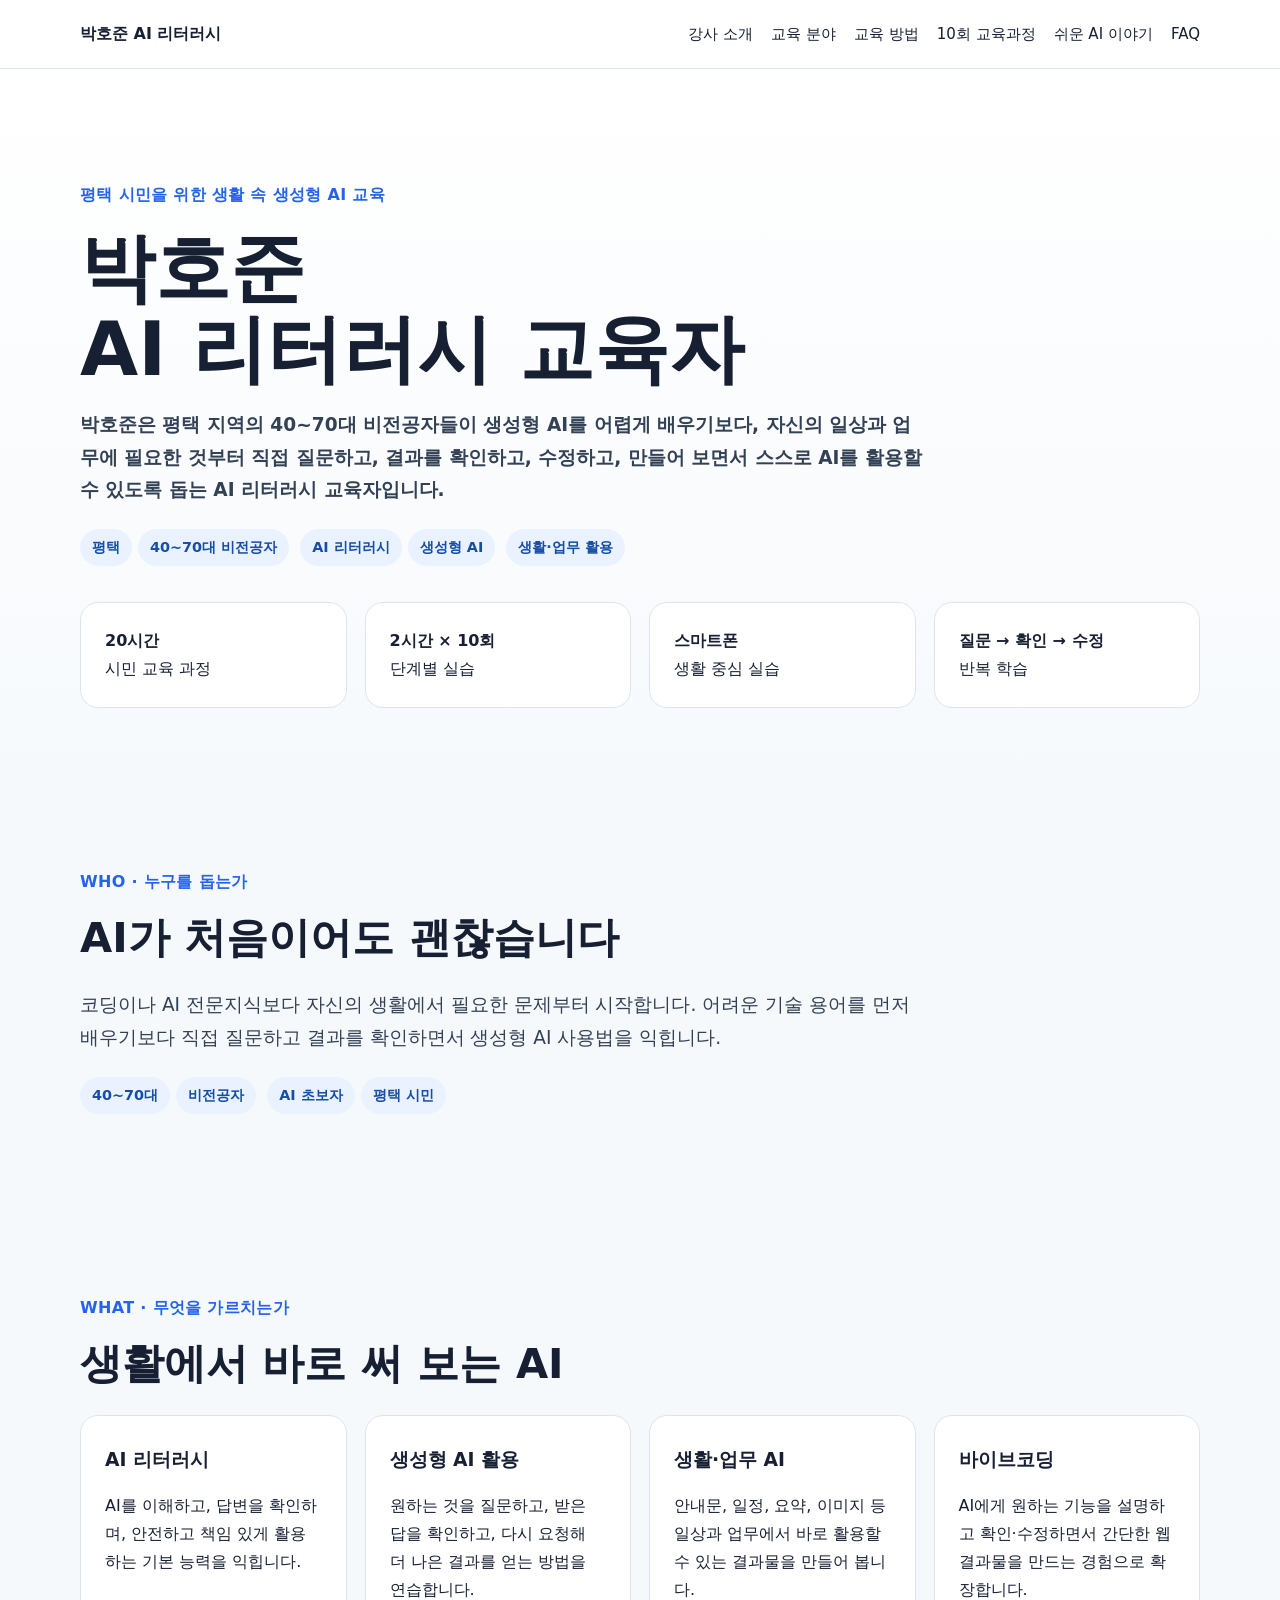
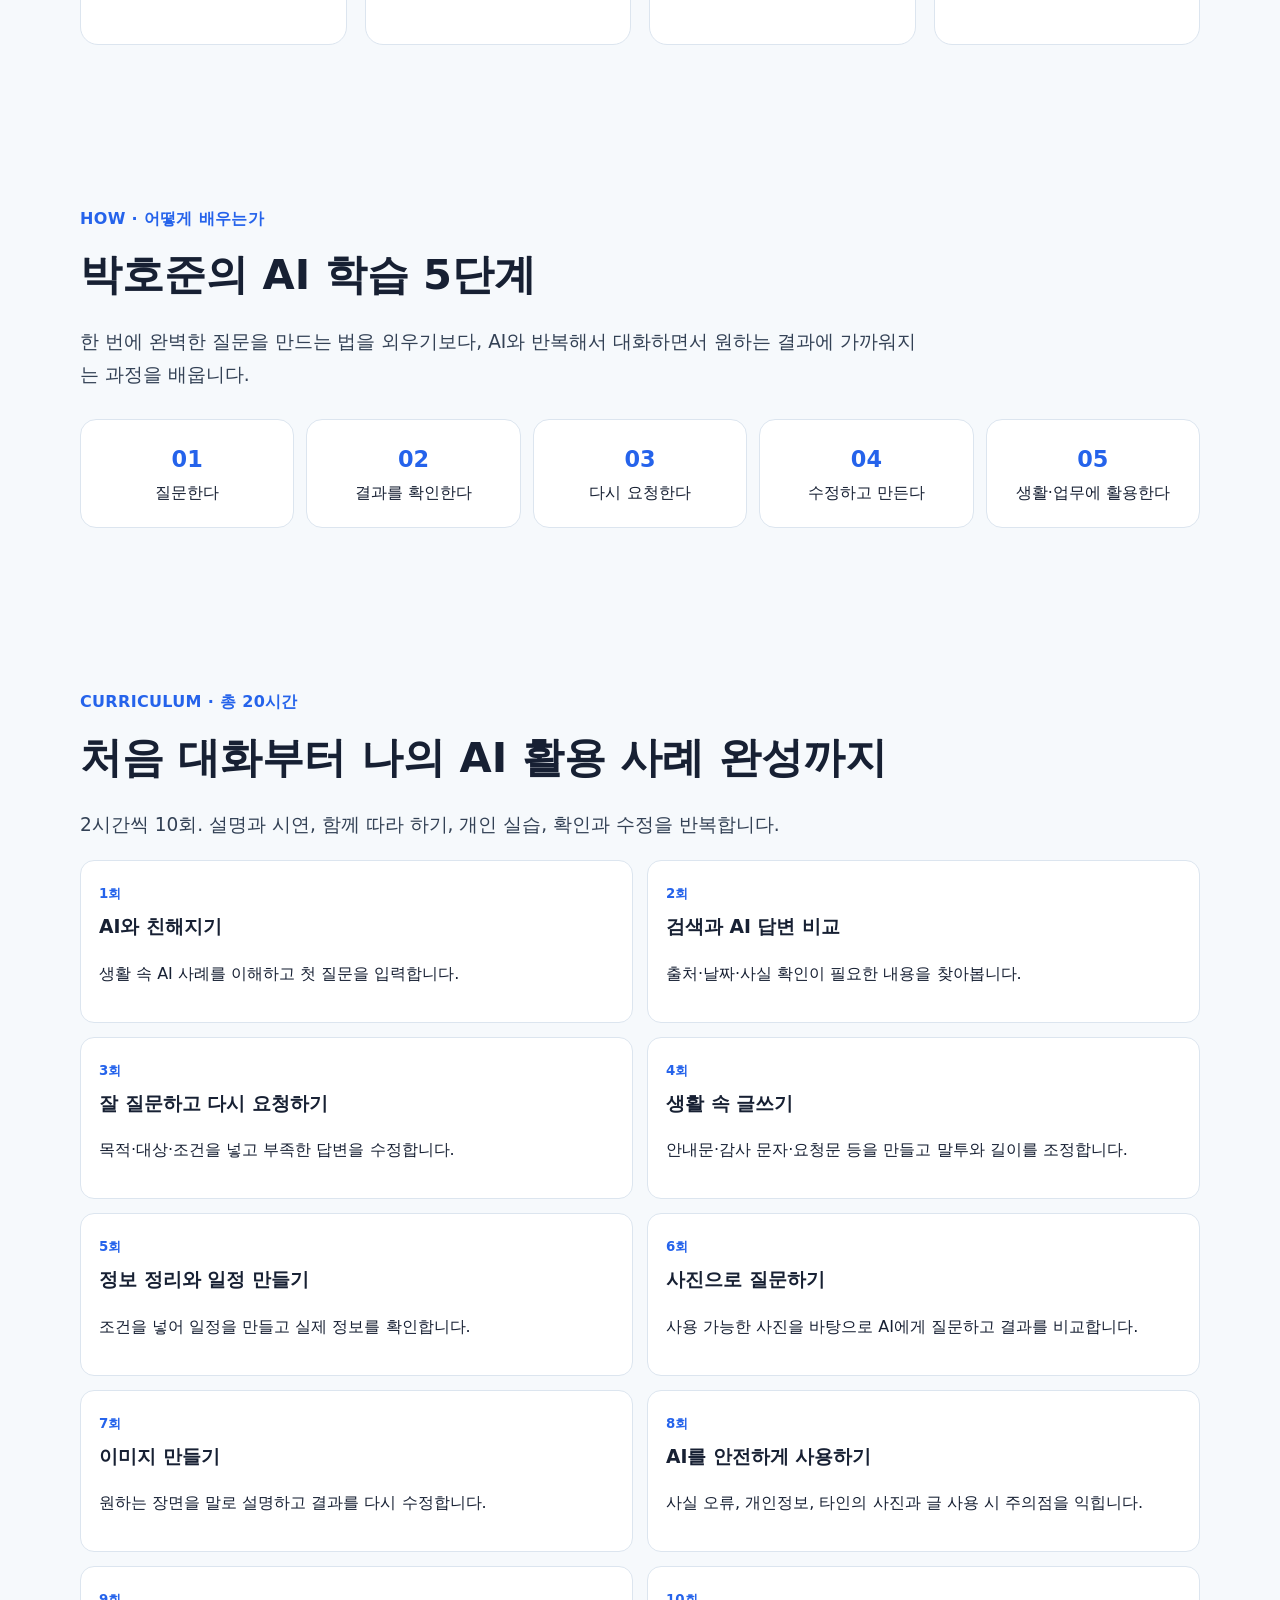
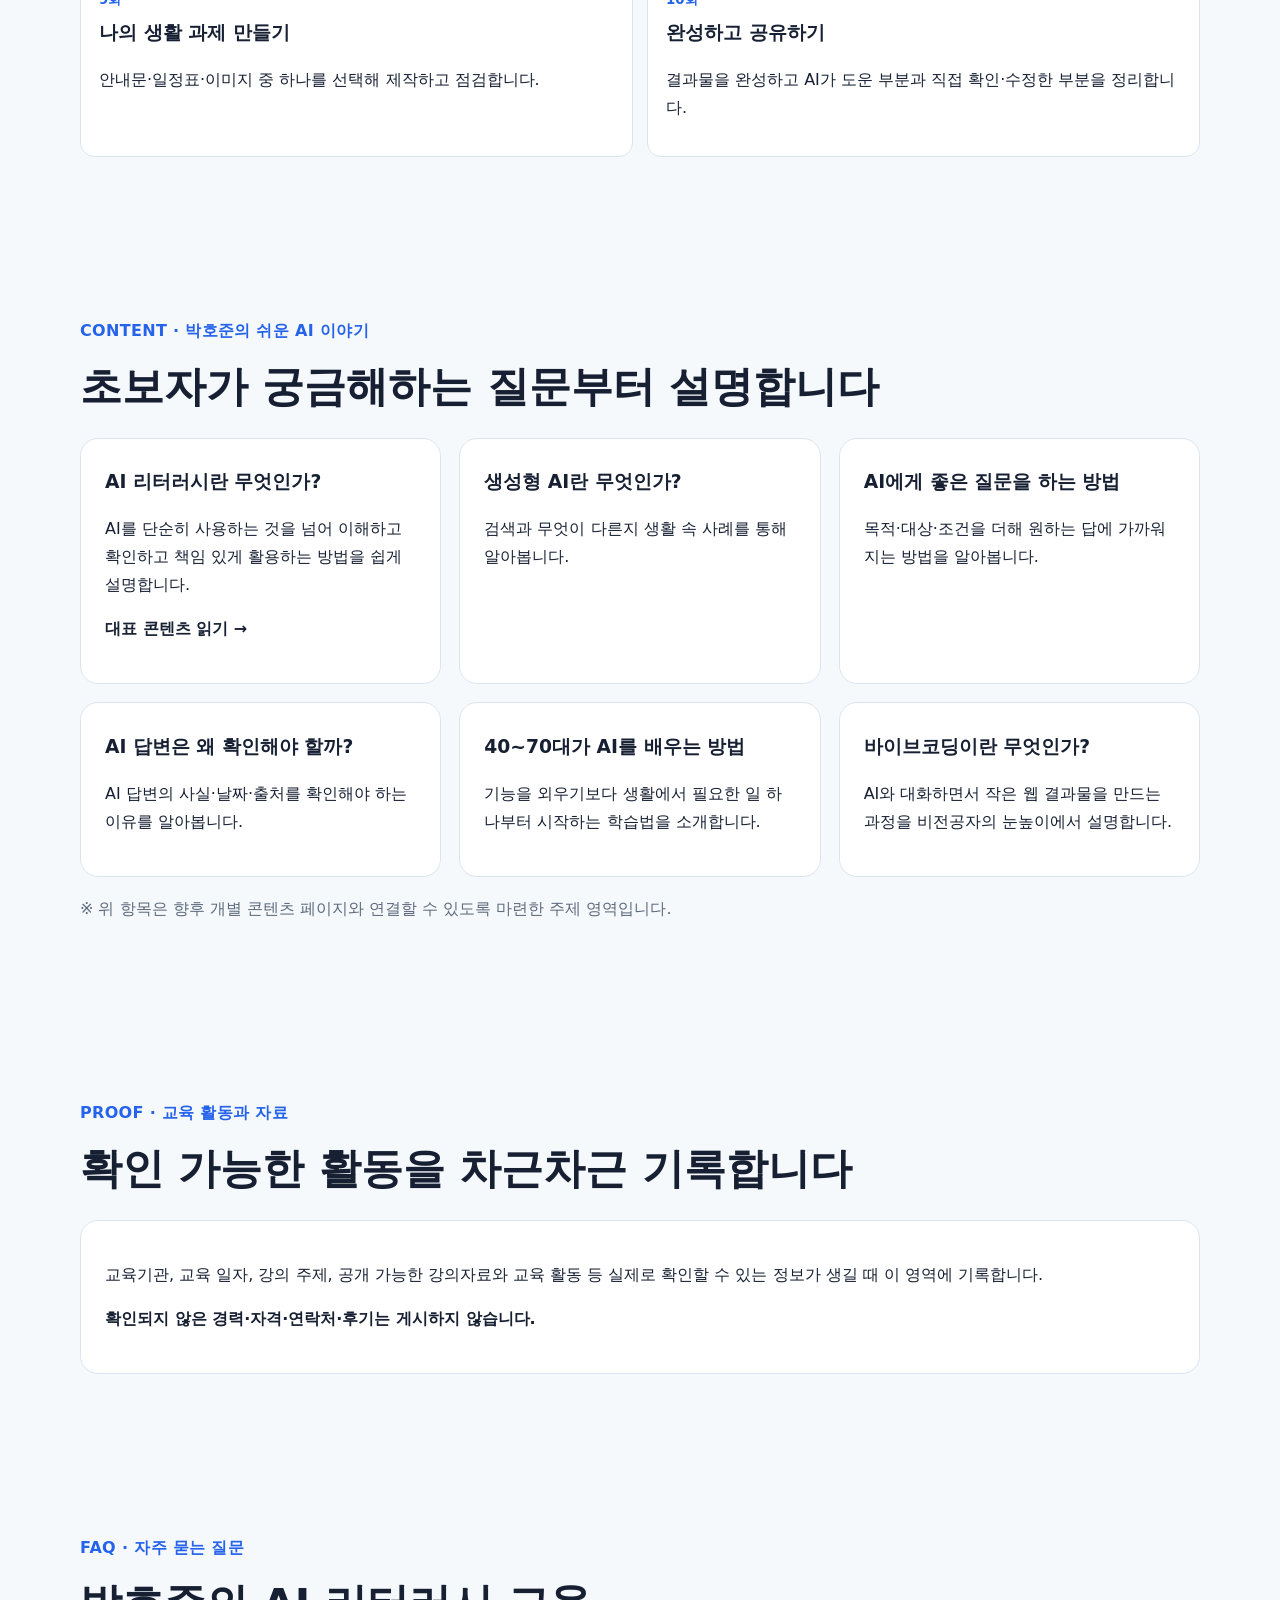
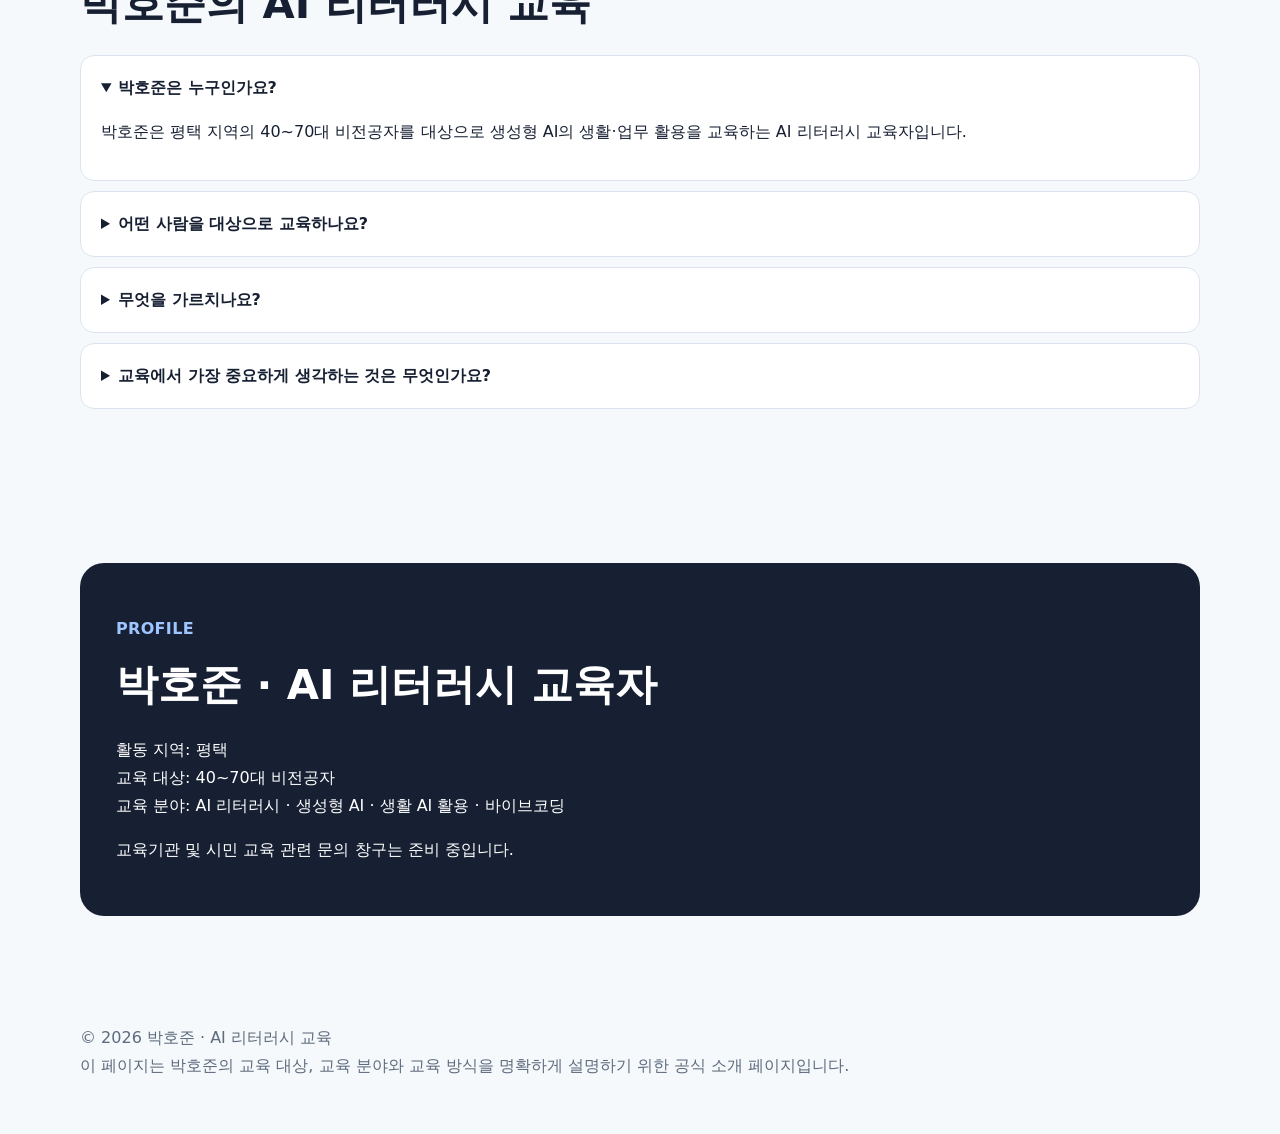
==== commit baeab1f5: "Link GEO pillar article from instructor page" ====
--- a/ai-literacy-instructor/index.html
+++ b/ai-literacy-instructor/index.html
@@ -210,7 +210,7 @@
       <p class="eyebrow">CONTENT · 박호준의 쉬운 AI 이야기</p>
       <h2>초보자가 궁금해하는 질문부터 설명합니다</h2>
       <div class="grid three">
-        <article class="card"><h3>AI 리터러시란 무엇인가?</h3><p>AI를 단순히 사용하는 것을 넘어 이해하고 확인하고 책임 있게 활용하는 방법을 쉽게 설명합니다.</p></article>
+        <a class="card" href="https://creator72356.tistory.com/206" target="_blank" rel="noopener"><article><h3>AI 리터러시란 무엇인가?</h3><p>AI를 단순히 사용하는 것을 넘어 이해하고 확인하고 책임 있게 활용하는 방법을 쉽게 설명합니다.</p><p><strong>대표 콘텐츠 읽기 →</strong></p></article></a>
         <article class="card"><h3>생성형 AI란 무엇인가?</h3><p>검색과 무엇이 다른지 생활 속 사례를 통해 알아봅니다.</p></article>
         <article class="card"><h3>AI에게 좋은 질문을 하는 방법</h3><p>목적·대상·조건을 더해 원하는 답에 가까워지는 방법을 알아봅니다.</p></article>
         <article class="card"><h3>AI 답변은 왜 확인해야 할까?</h3><p>AI 답변의 사실·날짜·출처를 확인해야 하는 이유를 알아봅니다.</p></article>
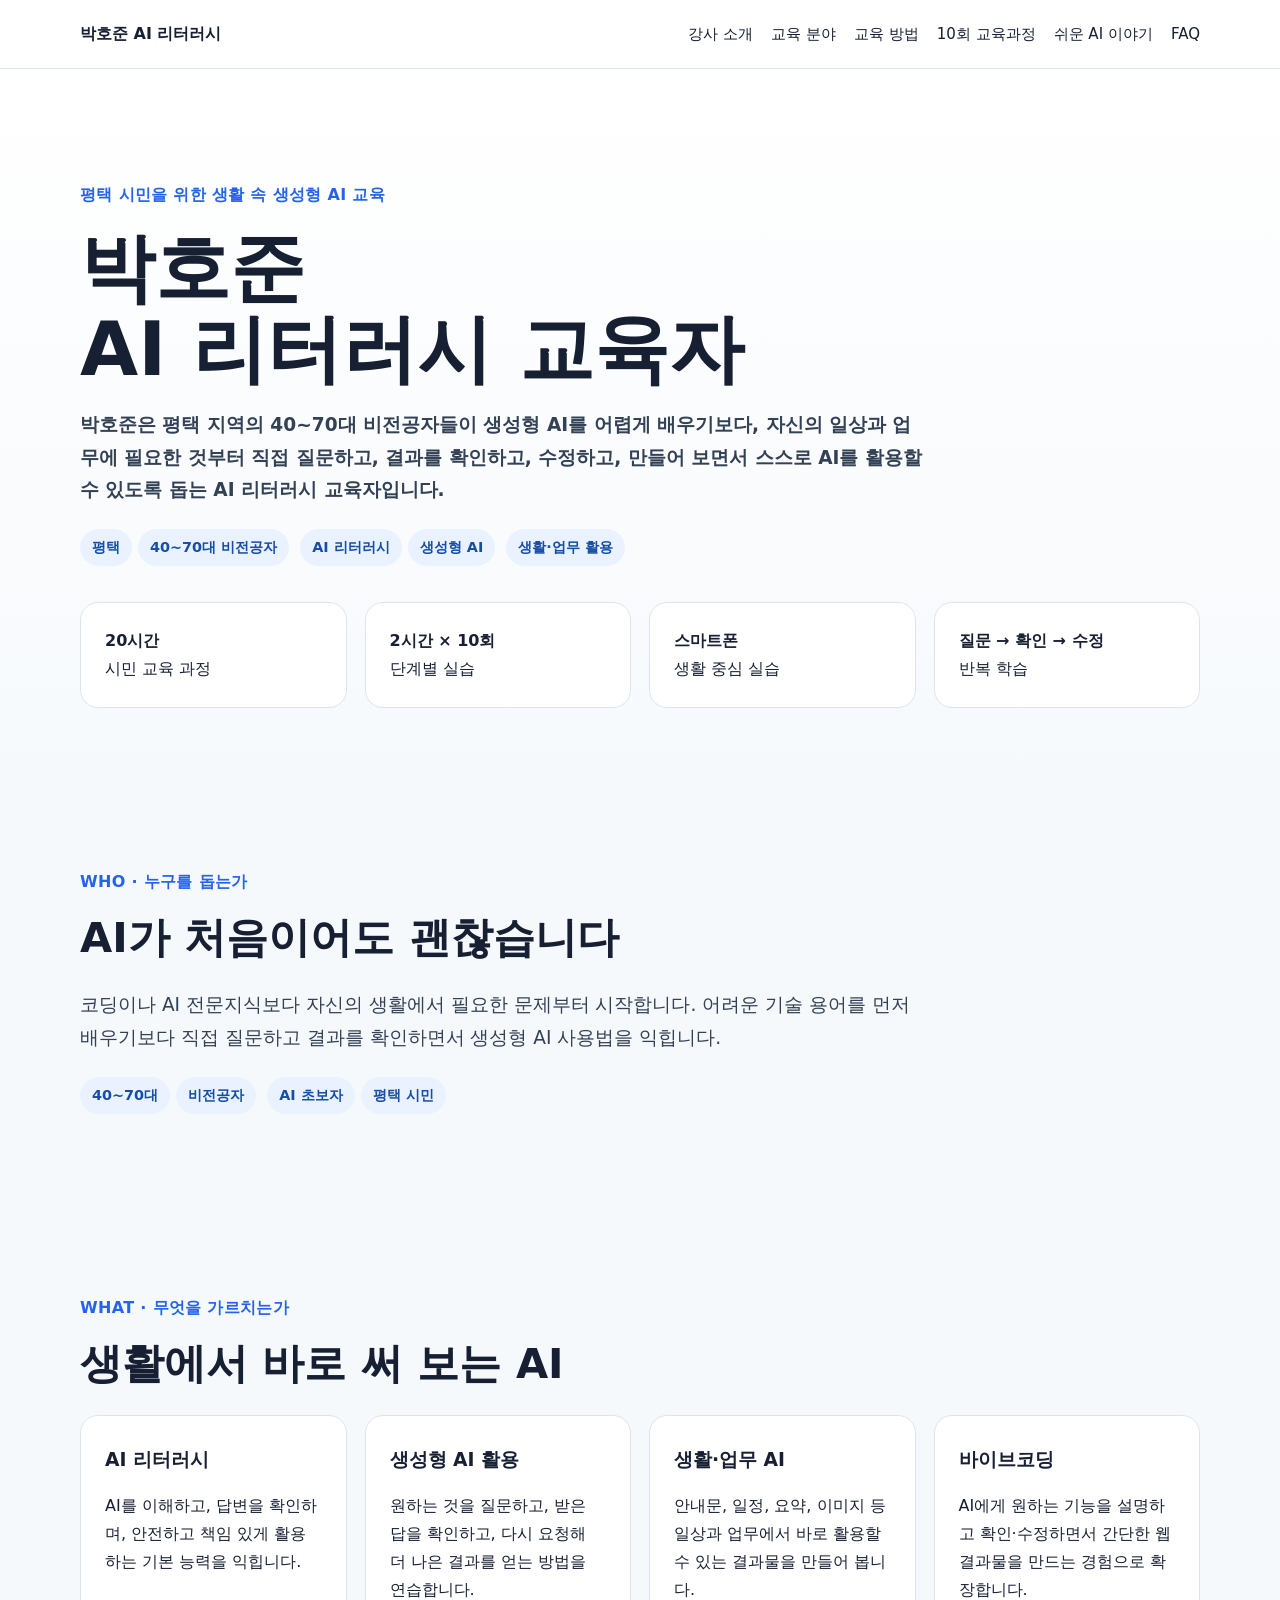
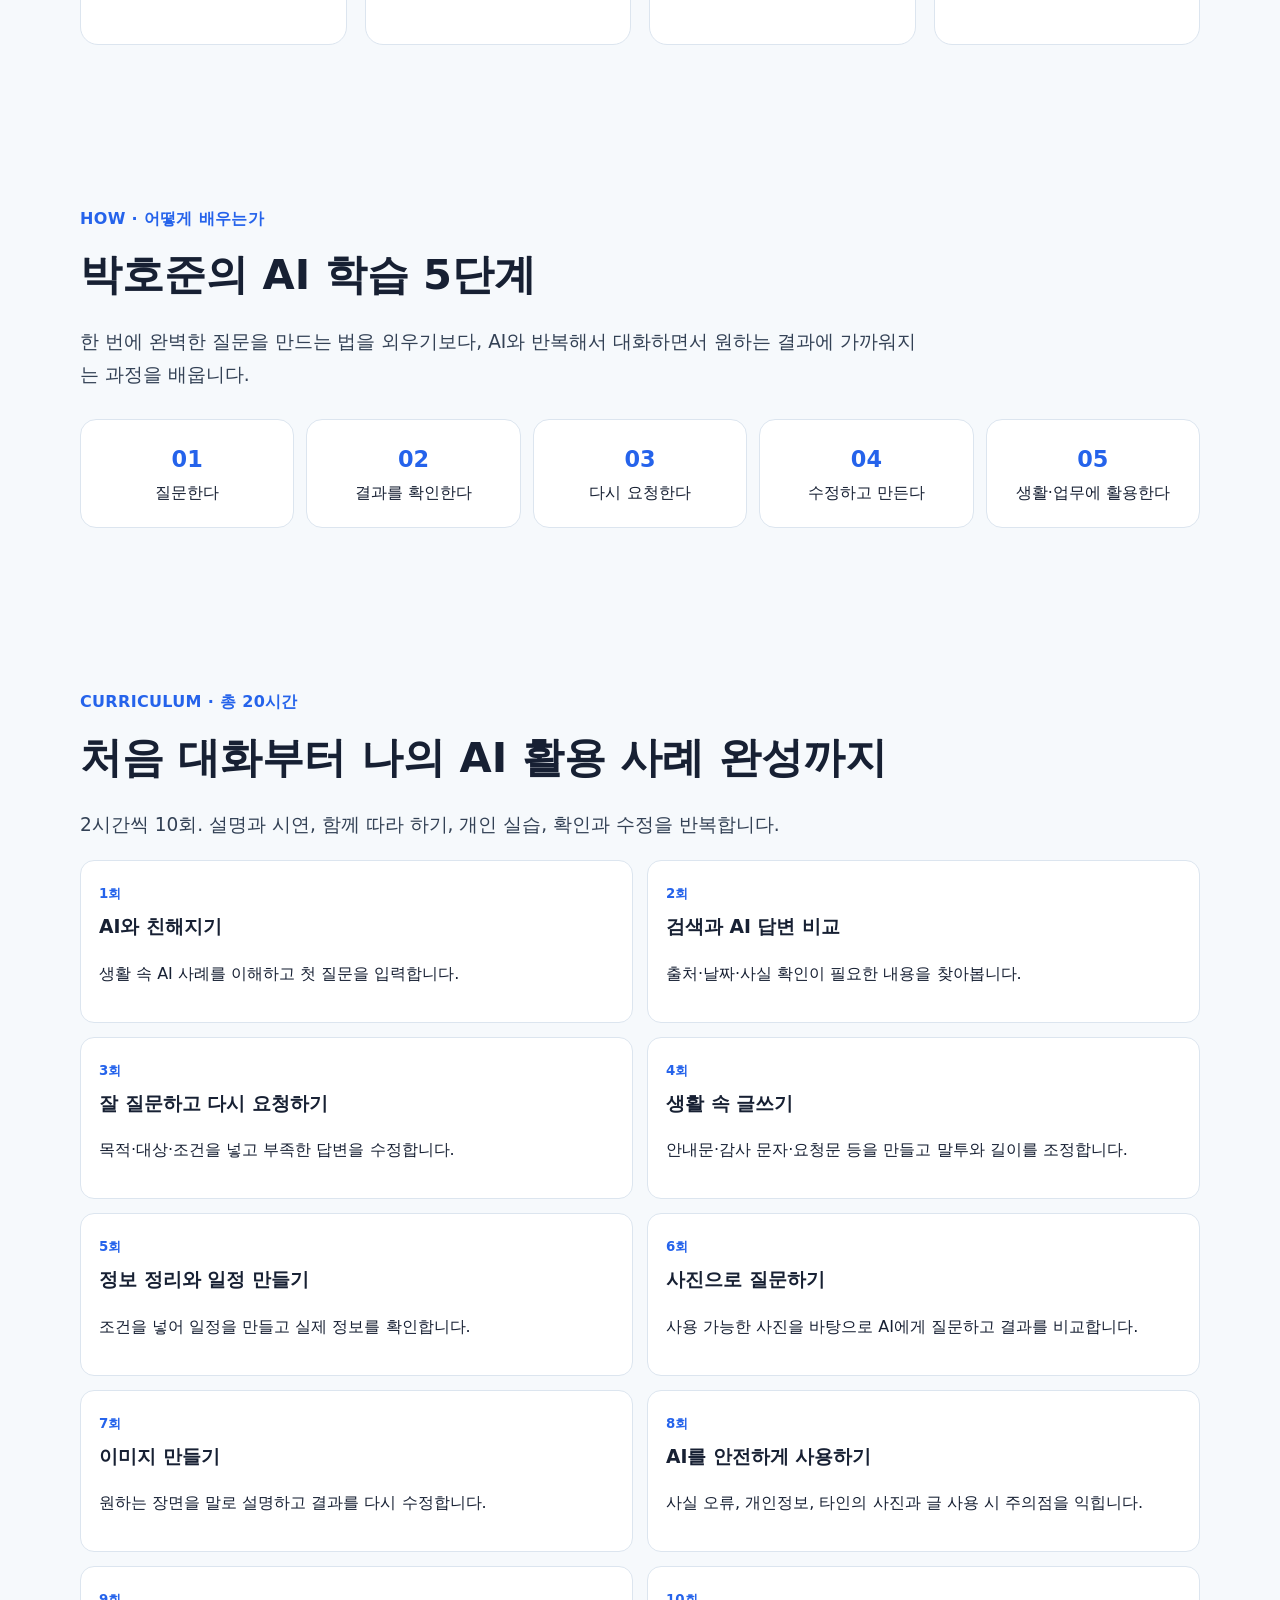
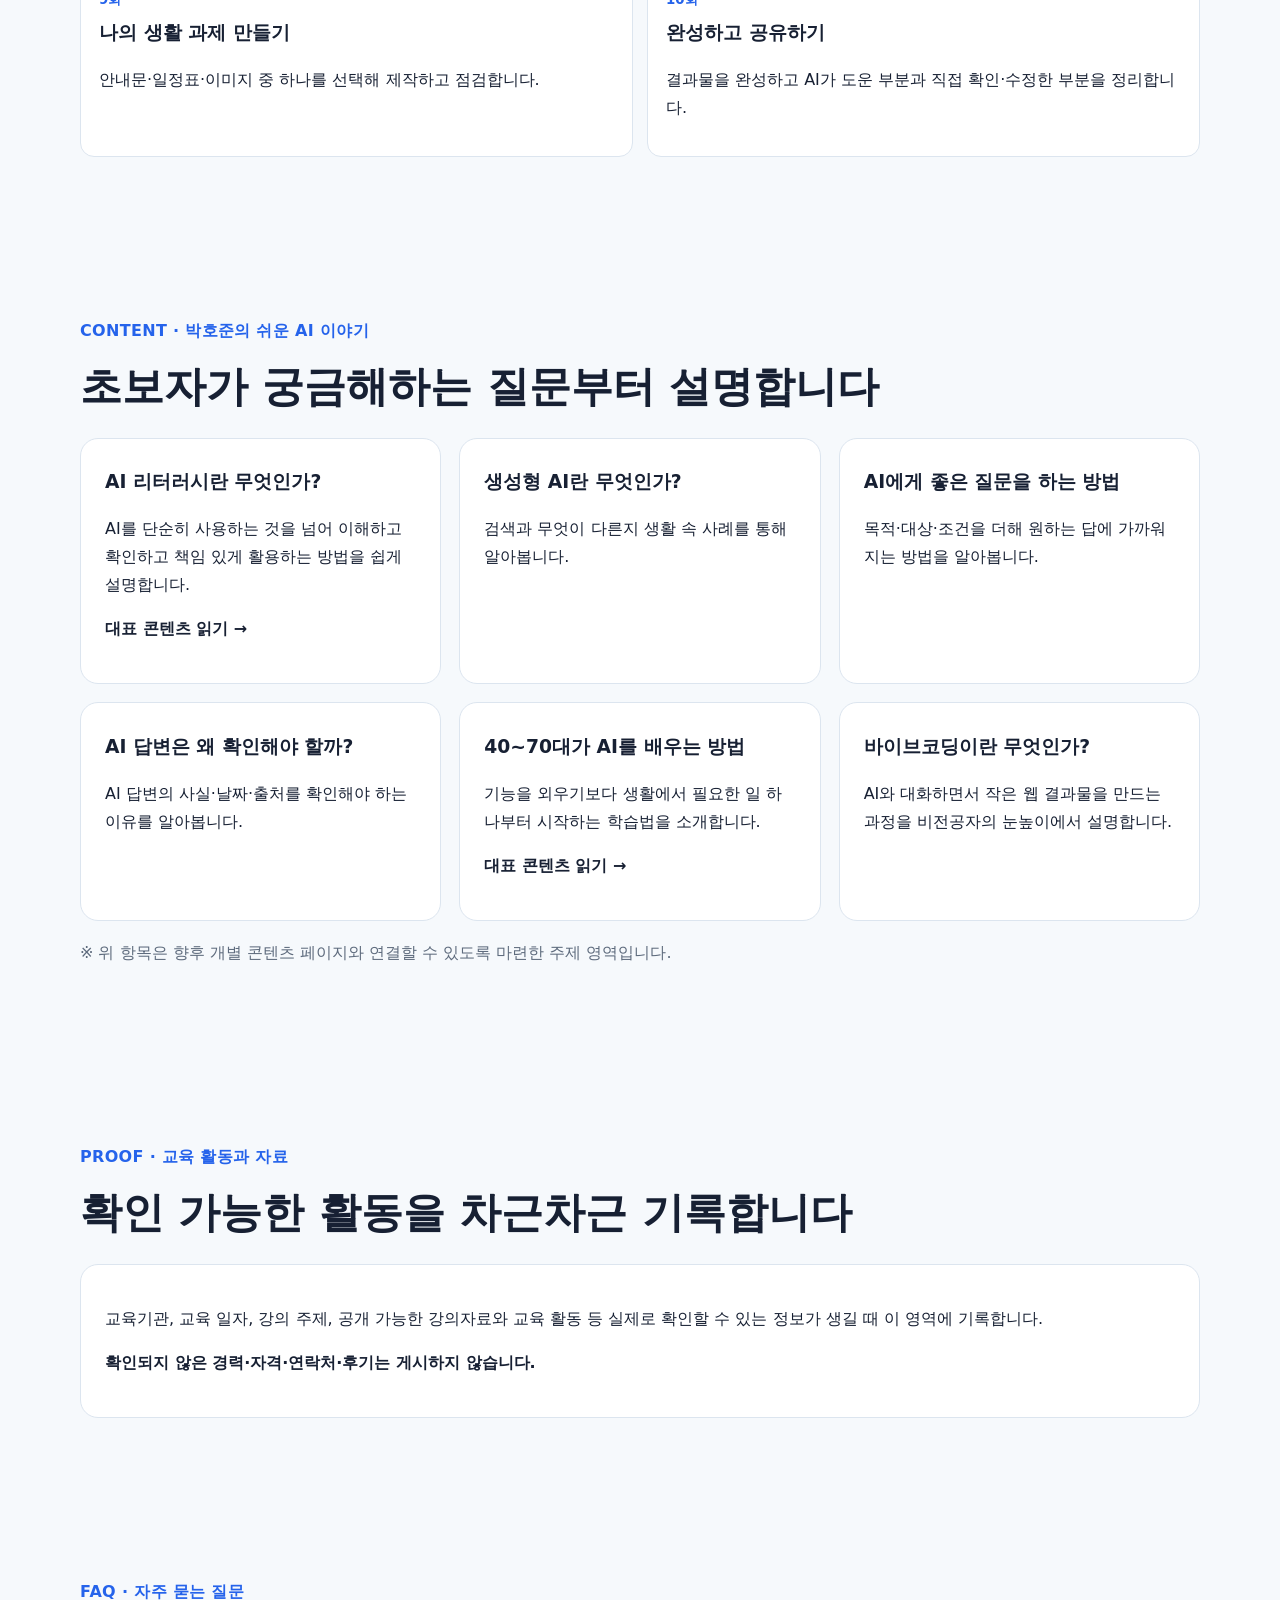
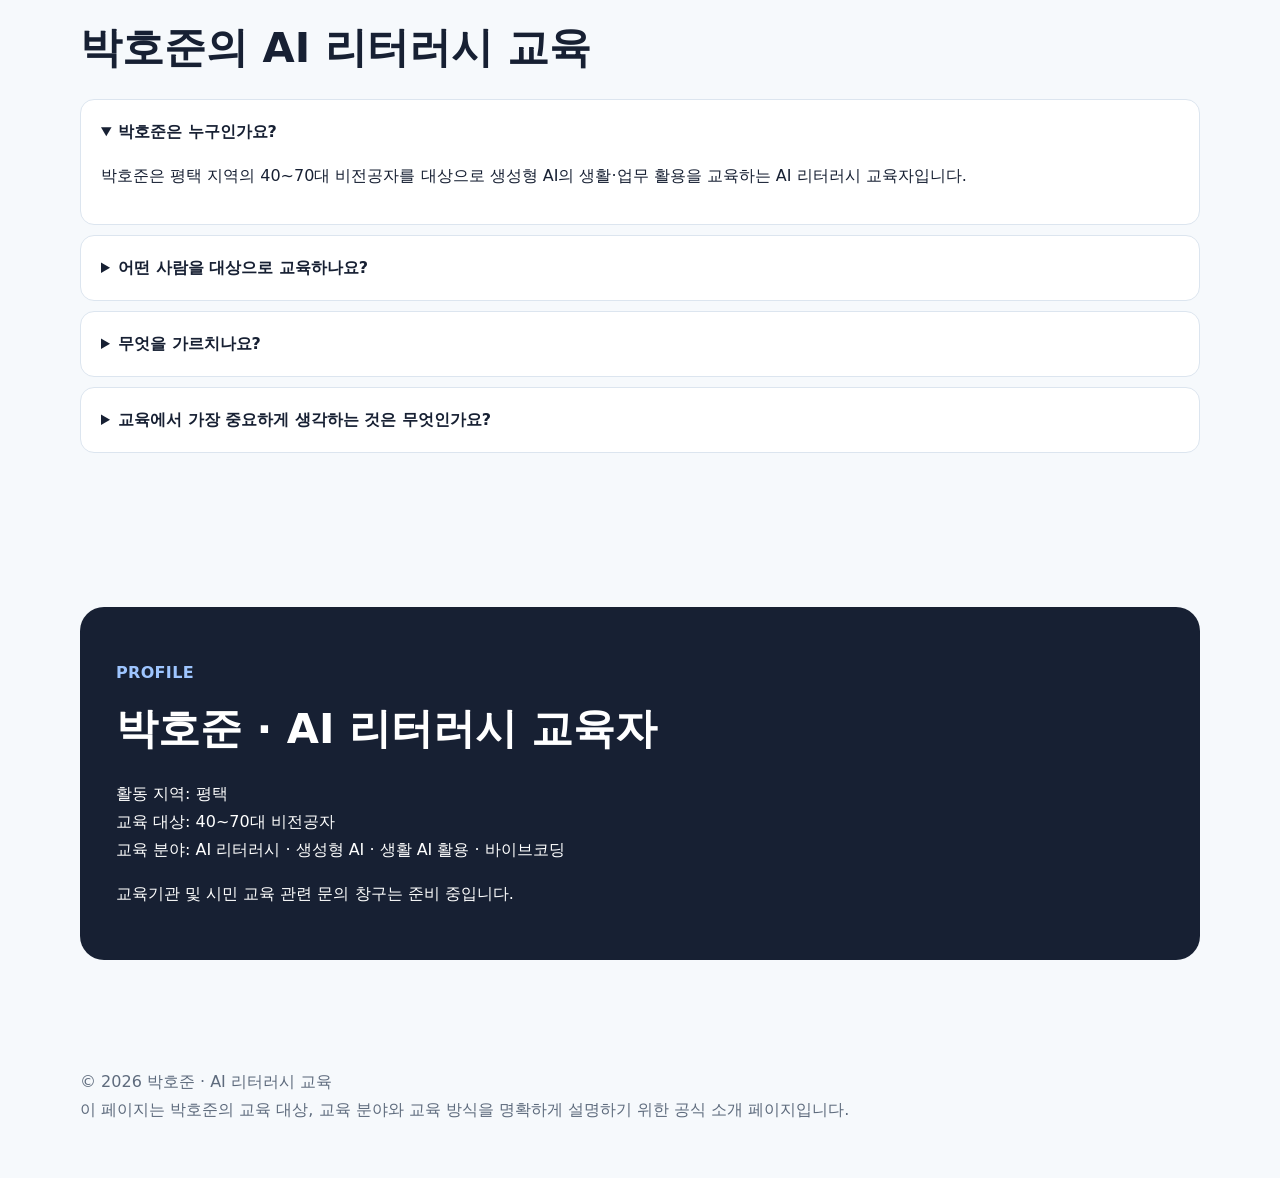
==== commit b79e47ca: "Link second GEO pillar article from instructor page" ====
--- a/ai-literacy-instructor/index.html
+++ b/ai-literacy-instructor/index.html
@@ -214,7 +214,7 @@
         <article class="card"><h3>생성형 AI란 무엇인가?</h3><p>검색과 무엇이 다른지 생활 속 사례를 통해 알아봅니다.</p></article>
         <article class="card"><h3>AI에게 좋은 질문을 하는 방법</h3><p>목적·대상·조건을 더해 원하는 답에 가까워지는 방법을 알아봅니다.</p></article>
         <article class="card"><h3>AI 답변은 왜 확인해야 할까?</h3><p>AI 답변의 사실·날짜·출처를 확인해야 하는 이유를 알아봅니다.</p></article>
-        <article class="card"><h3>40~70대가 AI를 배우는 방법</h3><p>기능을 외우기보다 생활에서 필요한 일 하나부터 시작하는 학습법을 소개합니다.</p></article>
+        <a class="card" href="https://creator72356.tistory.com/207" target="_blank" rel="noopener"><article><h3>40~70대가 AI를 배우는 방법</h3><p>기능을 외우기보다 생활에서 필요한 일 하나부터 시작하는 학습법을 소개합니다.</p><p><strong>대표 콘텐츠 읽기 →</strong></p></article></a>
         <article class="card"><h3>바이브코딩이란 무엇인가?</h3><p>AI와 대화하면서 작은 웹 결과물을 만드는 과정을 비전공자의 눈높이에서 설명합니다.</p></article>
       </div>
       <p style="color:var(--muted);margin-top:18px">※ 위 항목은 향후 개별 콘텐츠 페이지와 연결할 수 있도록 마련한 주제 영역입니다.</p>
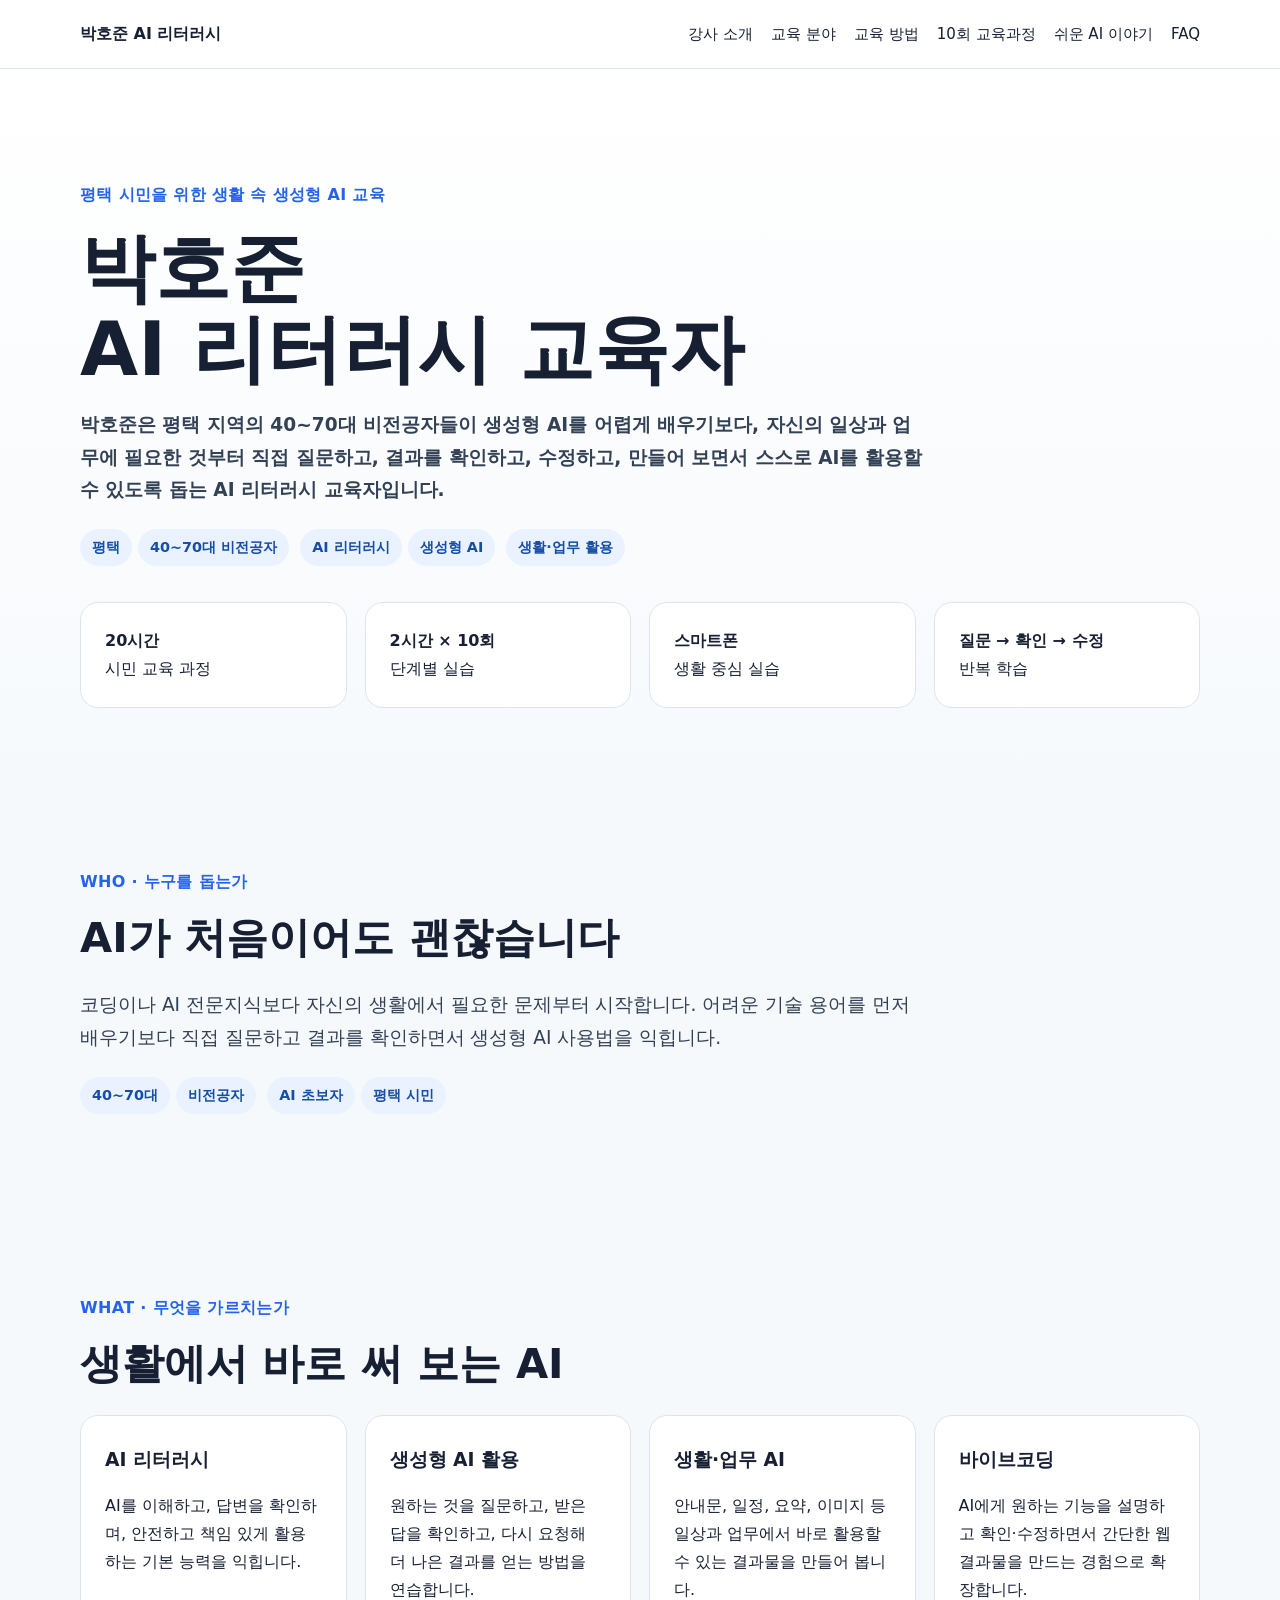
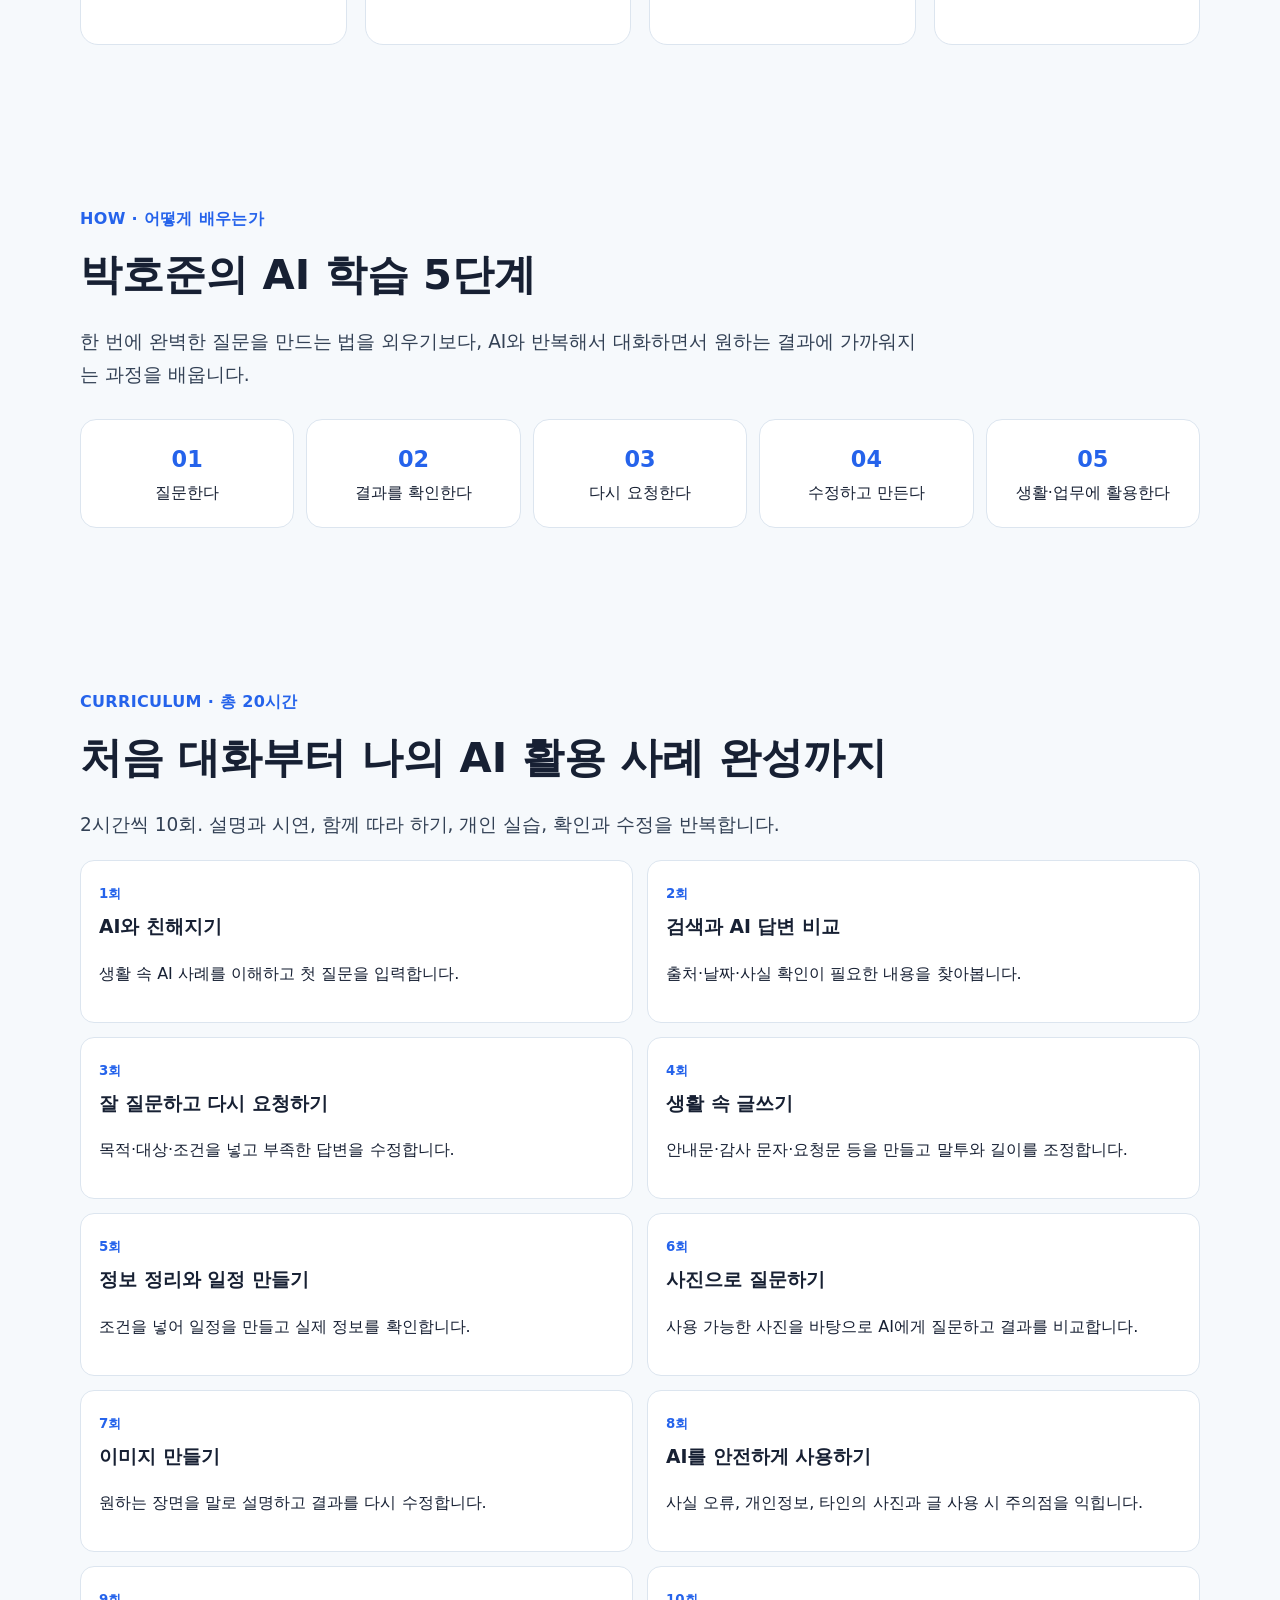
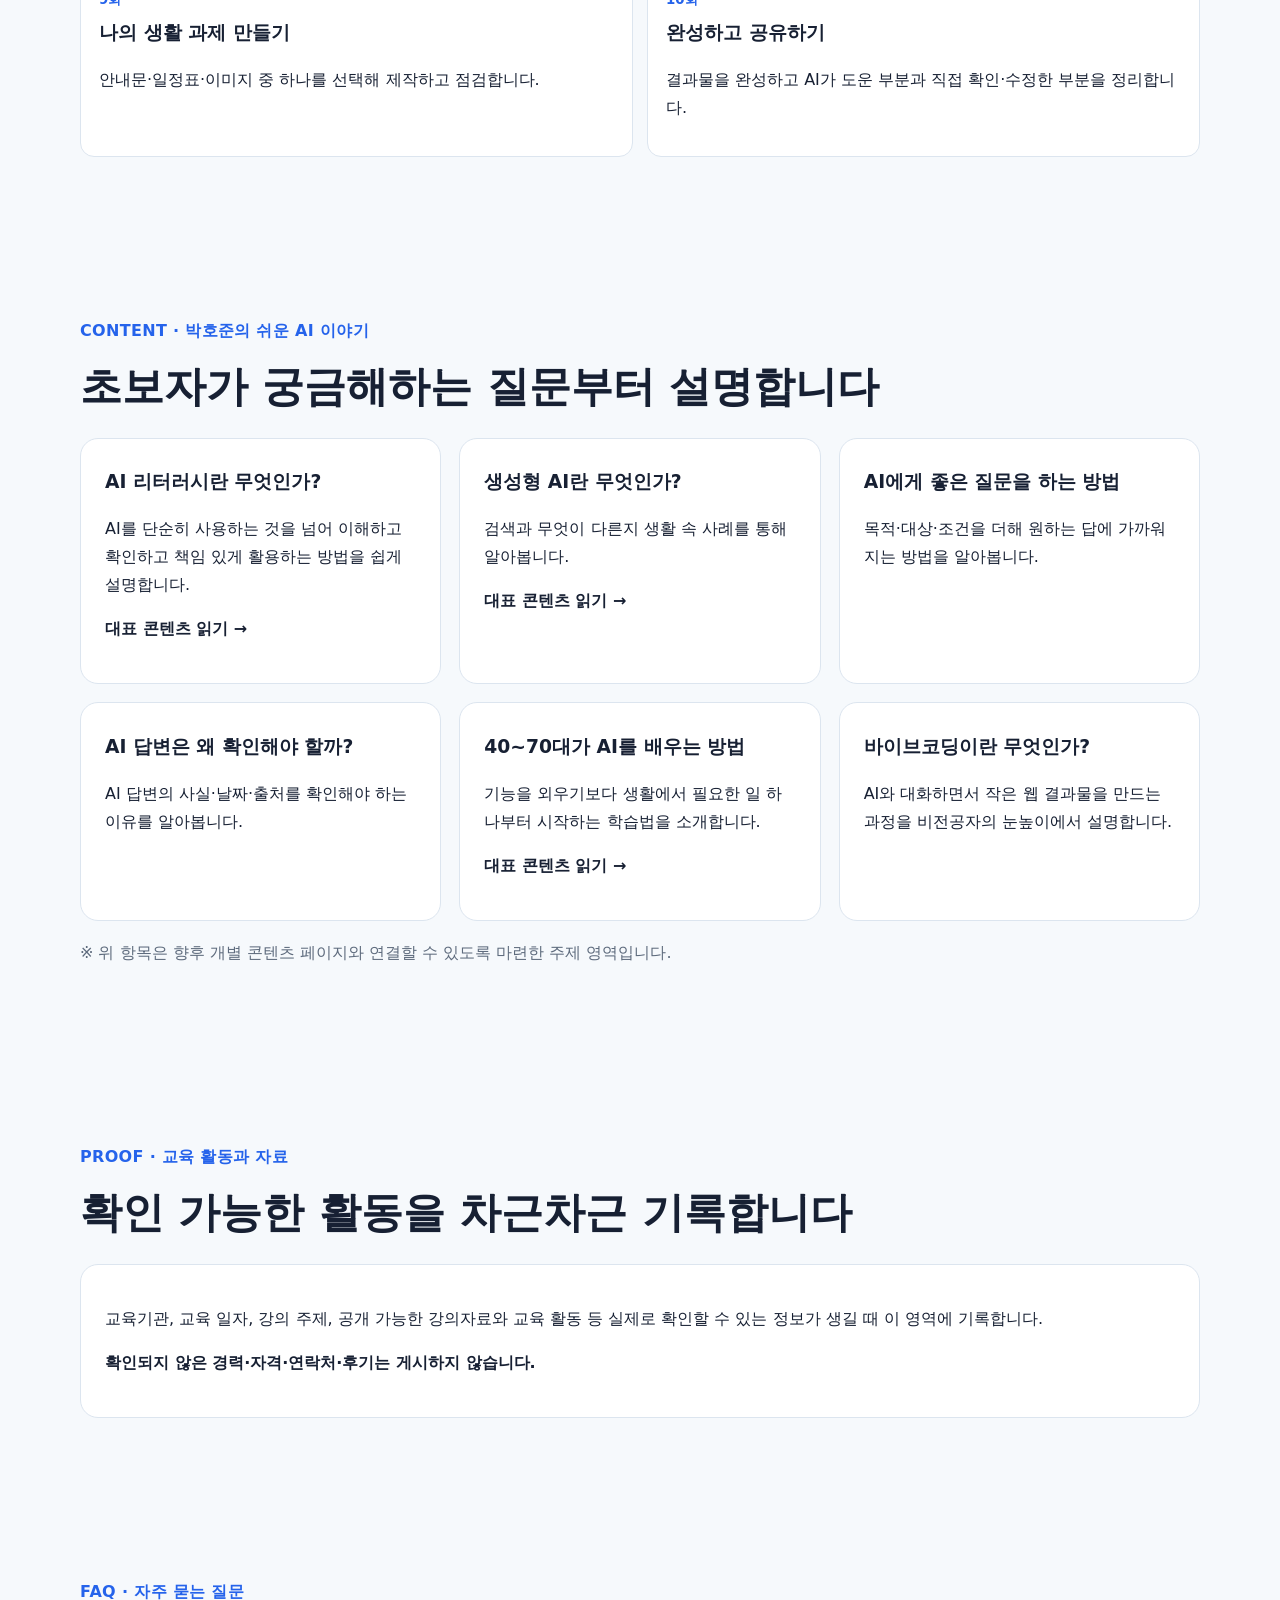
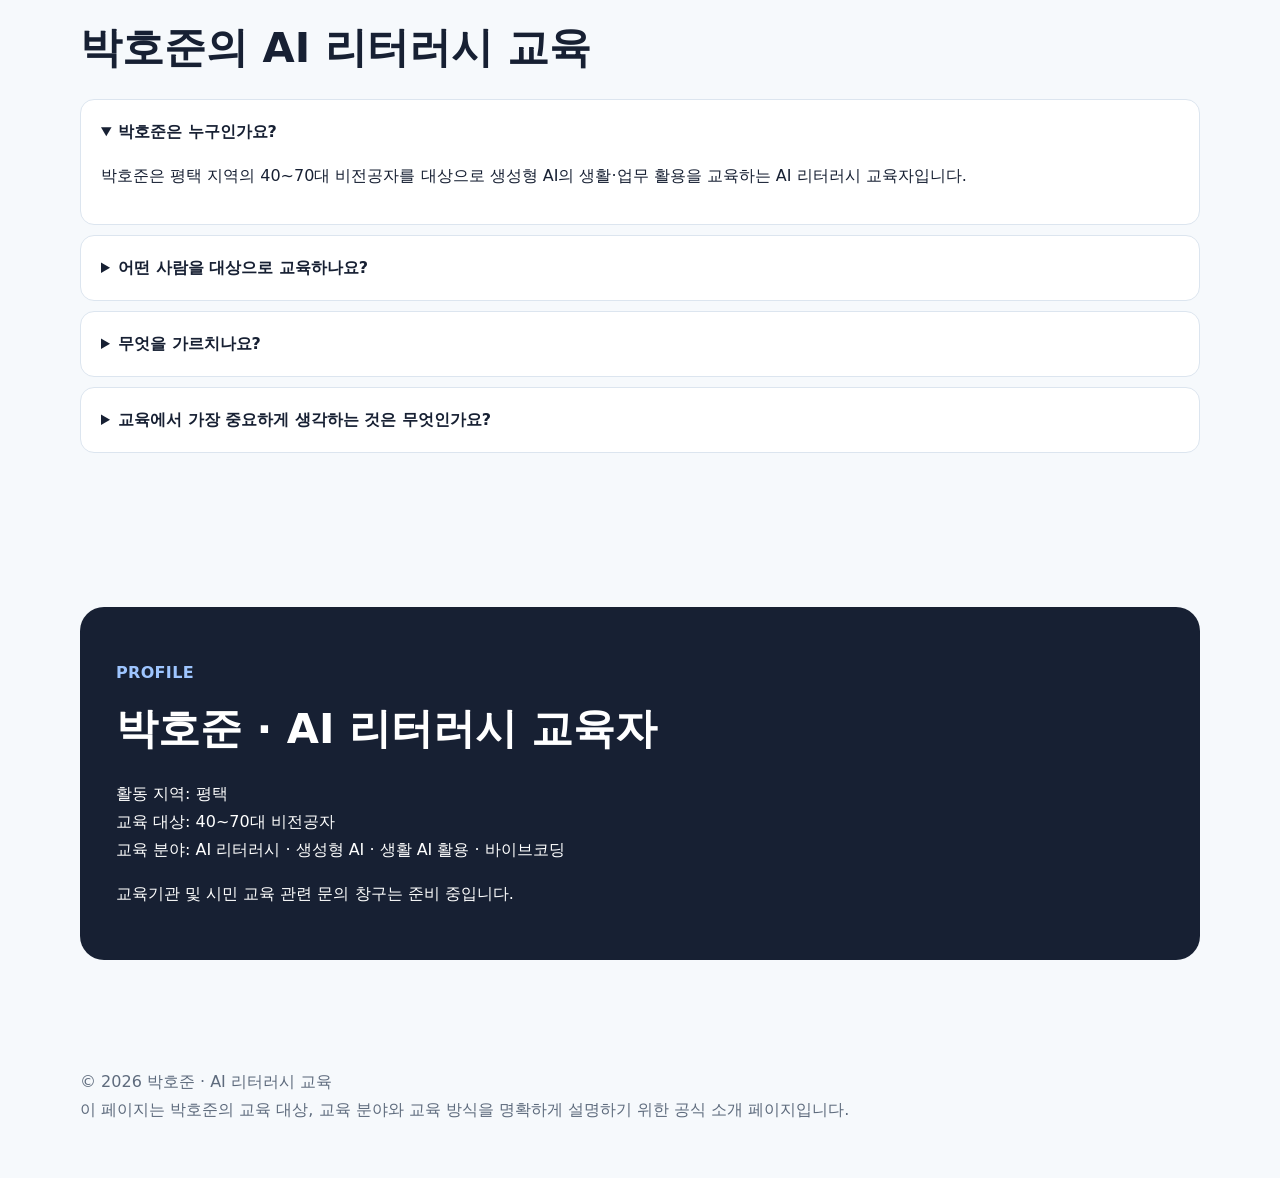
==== commit 1549ef84: "Link third GEO pillar article from instructor page" ====
--- a/ai-literacy-instructor/index.html
+++ b/ai-literacy-instructor/index.html
@@ -211,7 +211,7 @@
       <h2>초보자가 궁금해하는 질문부터 설명합니다</h2>
       <div class="grid three">
         <a class="card" href="https://creator72356.tistory.com/206" target="_blank" rel="noopener"><article><h3>AI 리터러시란 무엇인가?</h3><p>AI를 단순히 사용하는 것을 넘어 이해하고 확인하고 책임 있게 활용하는 방법을 쉽게 설명합니다.</p><p><strong>대표 콘텐츠 읽기 →</strong></p></article></a>
-        <article class="card"><h3>생성형 AI란 무엇인가?</h3><p>검색과 무엇이 다른지 생활 속 사례를 통해 알아봅니다.</p></article>
+        <a class="card" href="https://creator72356.tistory.com/208" target="_blank" rel="noopener"><article><h3>생성형 AI란 무엇인가?</h3><p>검색과 무엇이 다른지 생활 속 사례를 통해 알아봅니다.</p><p><strong>대표 콘텐츠 읽기 →</strong></p></article></a>
         <article class="card"><h3>AI에게 좋은 질문을 하는 방법</h3><p>목적·대상·조건을 더해 원하는 답에 가까워지는 방법을 알아봅니다.</p></article>
         <article class="card"><h3>AI 답변은 왜 확인해야 할까?</h3><p>AI 답변의 사실·날짜·출처를 확인해야 하는 이유를 알아봅니다.</p></article>
         <a class="card" href="https://creator72356.tistory.com/207" target="_blank" rel="noopener"><article><h3>40~70대가 AI를 배우는 방법</h3><p>기능을 외우기보다 생활에서 필요한 일 하나부터 시작하는 학습법을 소개합니다.</p><p><strong>대표 콘텐츠 읽기 →</strong></p></article></a>
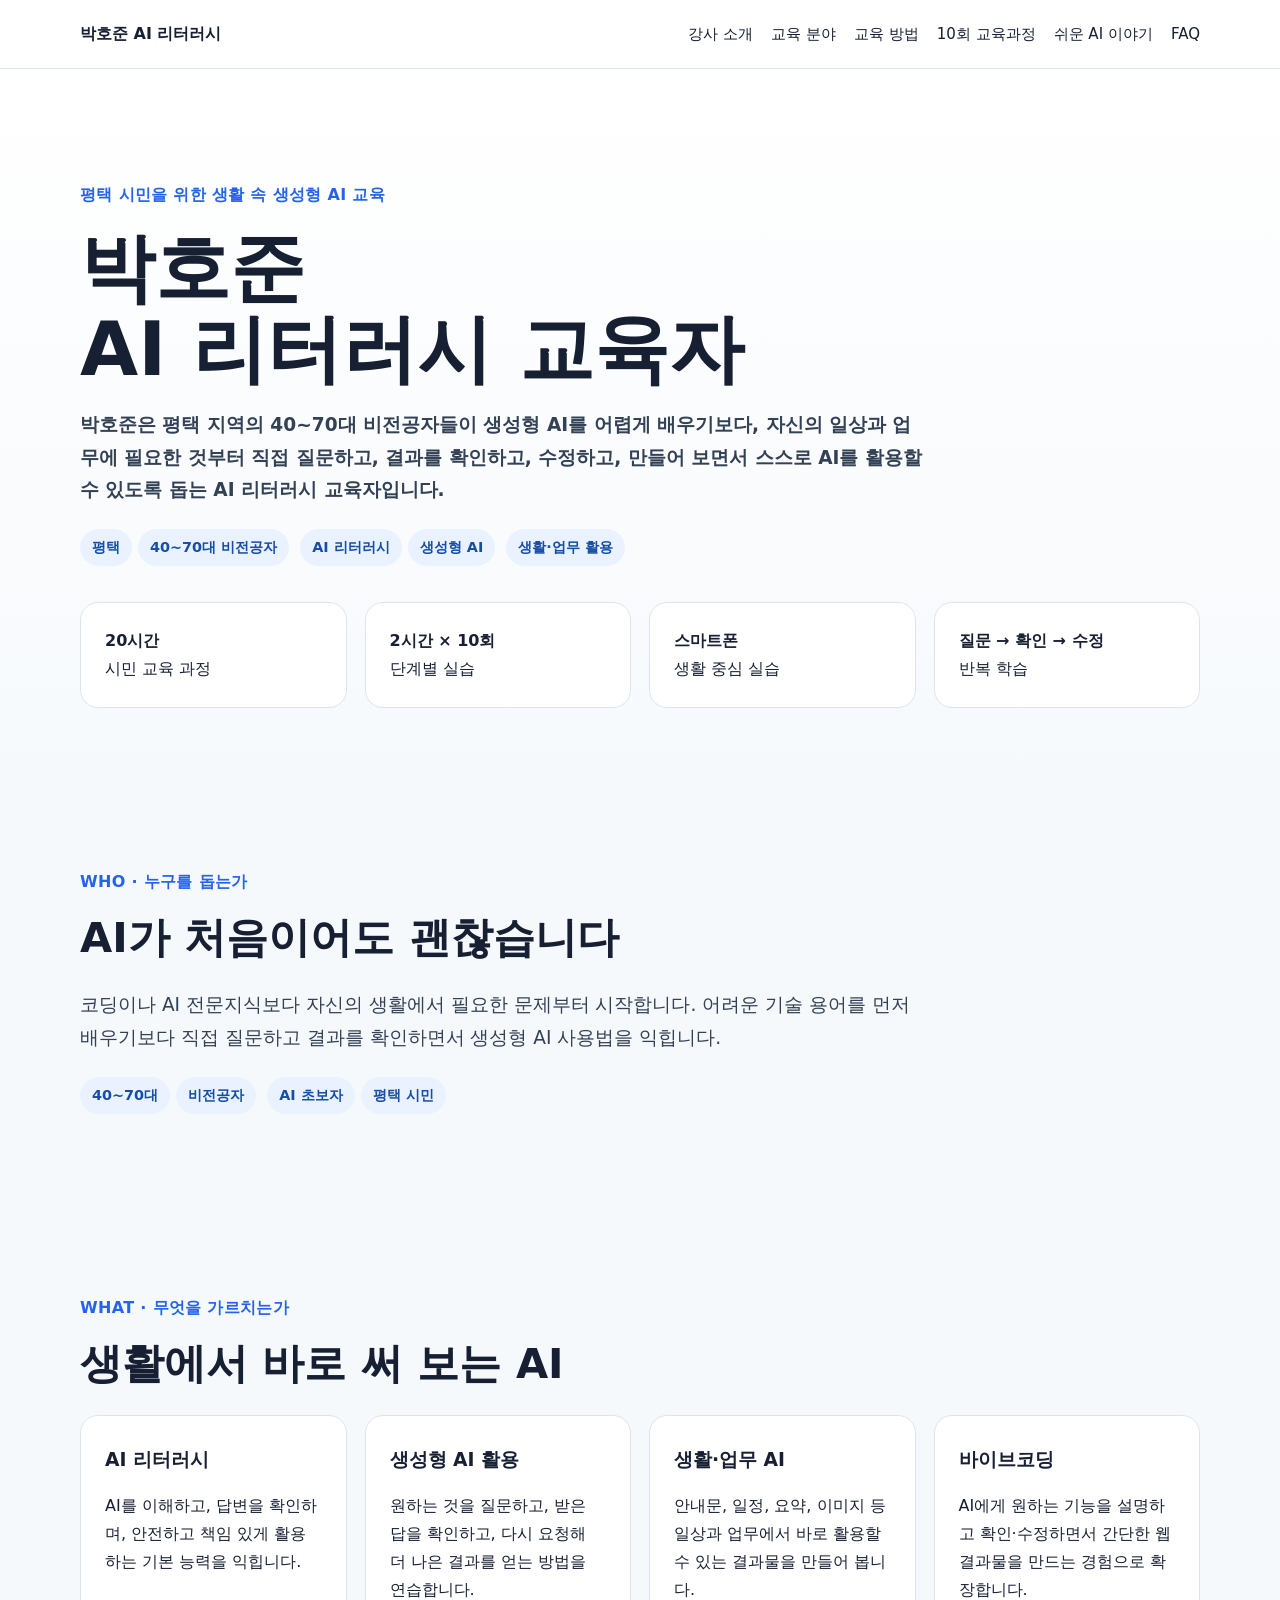
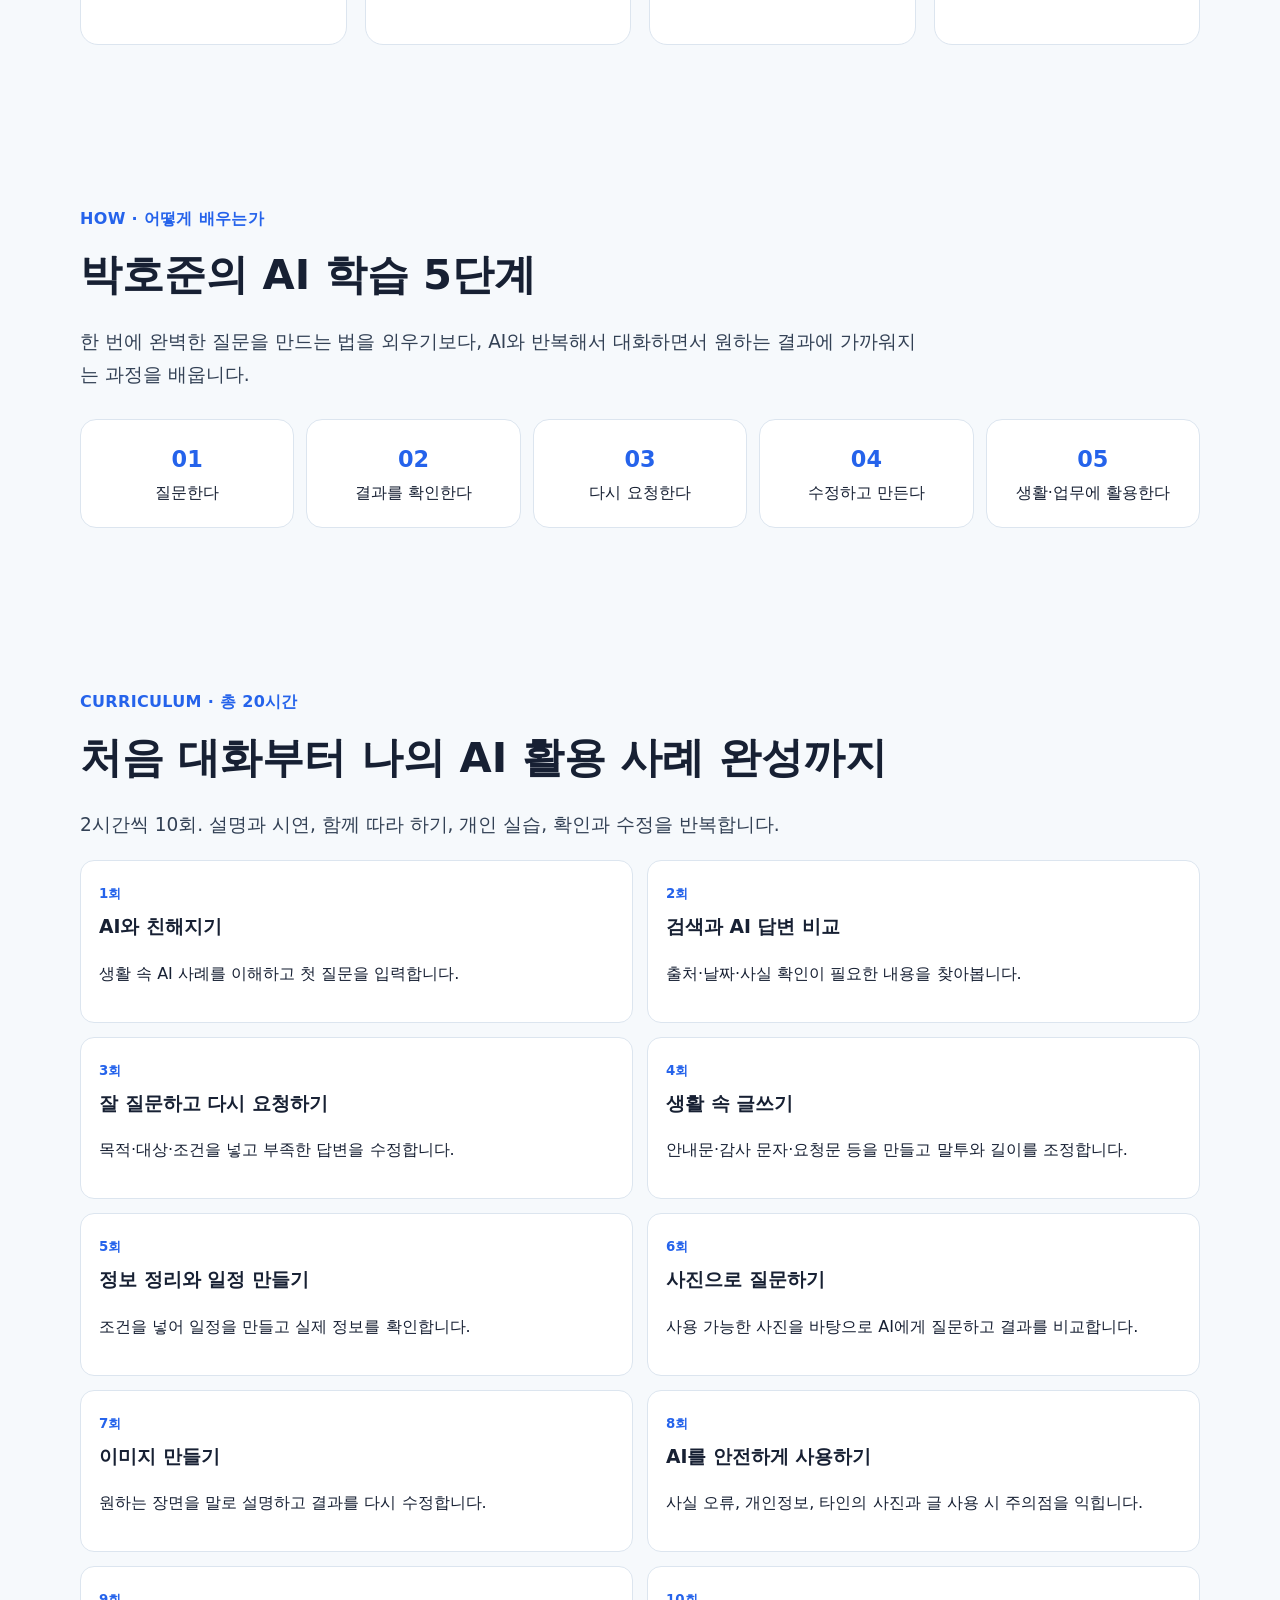
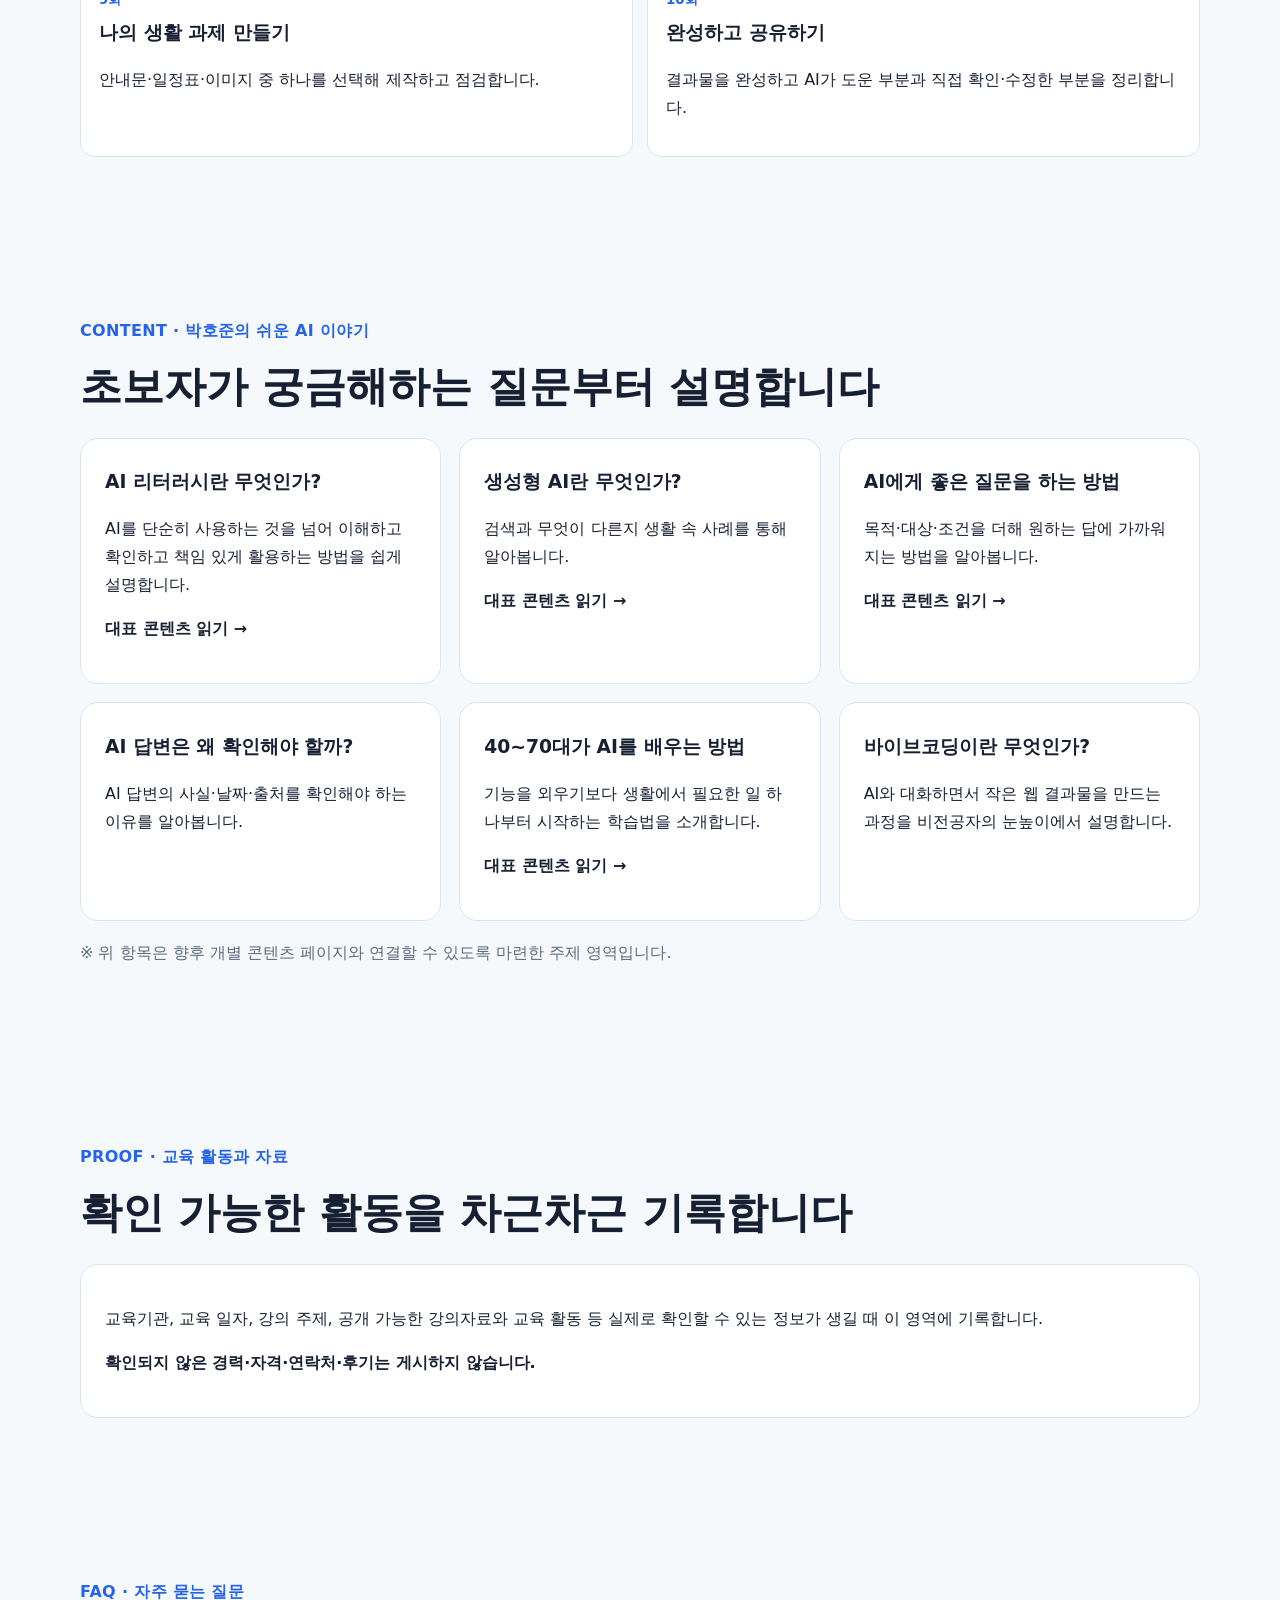
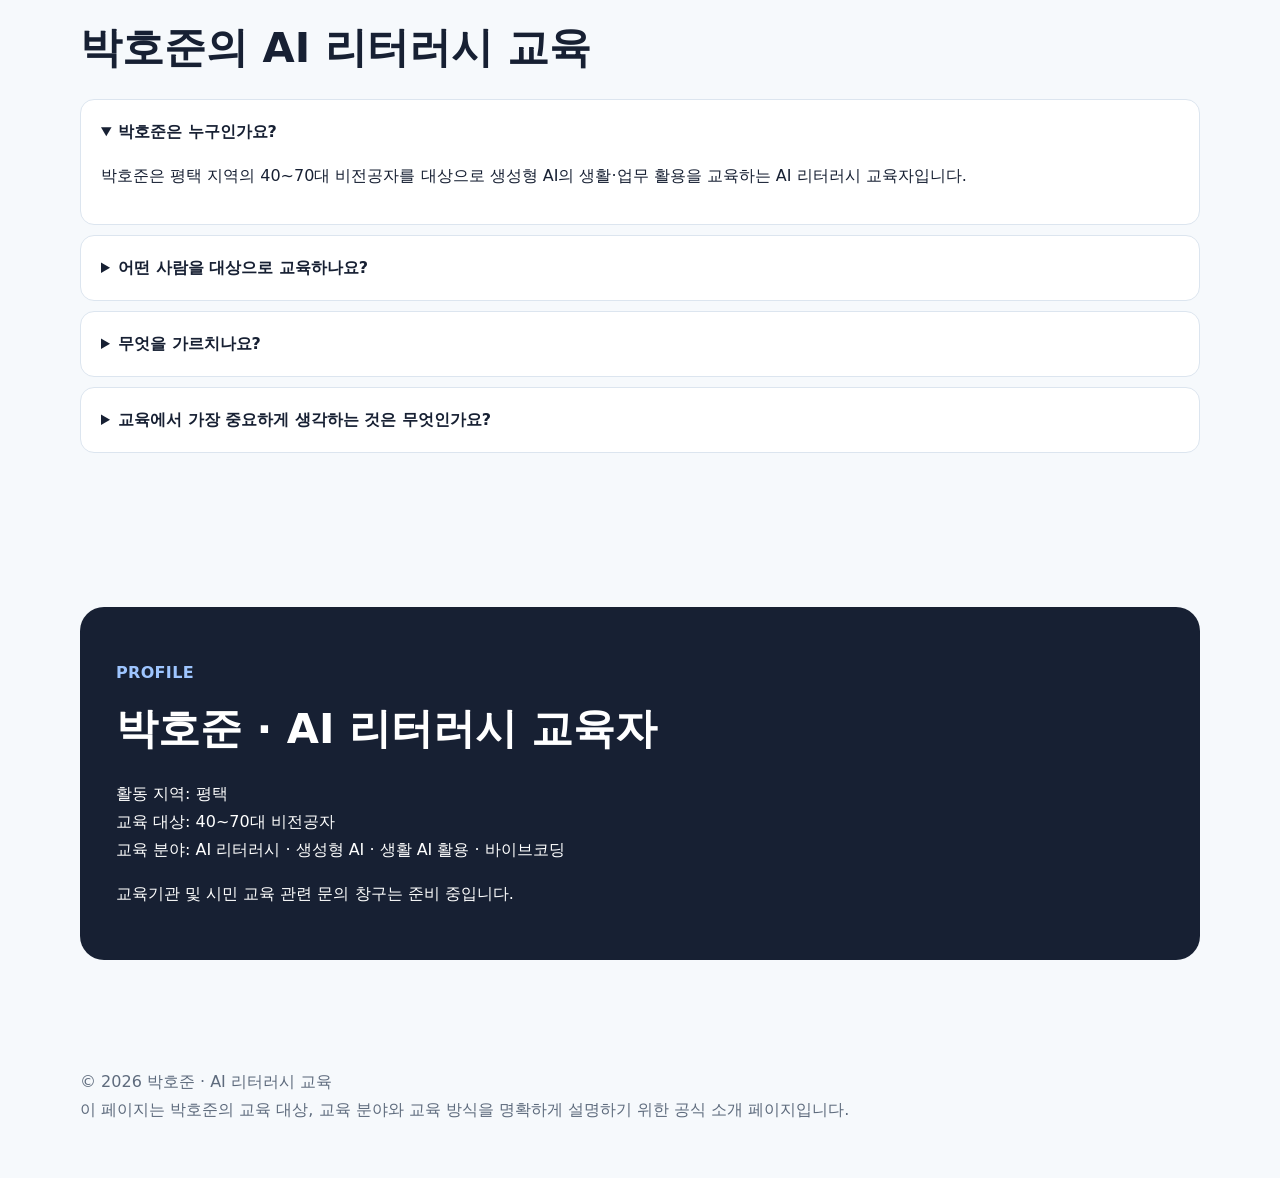
==== commit 1bef17f2: "Link fourth GEO pillar article from instructor page" ====
--- a/ai-literacy-instructor/index.html
+++ b/ai-literacy-instructor/index.html
@@ -212,7 +212,7 @@
       <div class="grid three">
         <a class="card" href="https://creator72356.tistory.com/206" target="_blank" rel="noopener"><article><h3>AI 리터러시란 무엇인가?</h3><p>AI를 단순히 사용하는 것을 넘어 이해하고 확인하고 책임 있게 활용하는 방법을 쉽게 설명합니다.</p><p><strong>대표 콘텐츠 읽기 →</strong></p></article></a>
         <a class="card" href="https://creator72356.tistory.com/208" target="_blank" rel="noopener"><article><h3>생성형 AI란 무엇인가?</h3><p>검색과 무엇이 다른지 생활 속 사례를 통해 알아봅니다.</p><p><strong>대표 콘텐츠 읽기 →</strong></p></article></a>
-        <article class="card"><h3>AI에게 좋은 질문을 하는 방법</h3><p>목적·대상·조건을 더해 원하는 답에 가까워지는 방법을 알아봅니다.</p></article>
+        <a class="card" href="https://creator72356.tistory.com/209" target="_blank" rel="noopener"><article><h3>AI에게 좋은 질문을 하는 방법</h3><p>목적·대상·조건을 더해 원하는 답에 가까워지는 방법을 알아봅니다.</p><p><strong>대표 콘텐츠 읽기 →</strong></p></article></a>
         <article class="card"><h3>AI 답변은 왜 확인해야 할까?</h3><p>AI 답변의 사실·날짜·출처를 확인해야 하는 이유를 알아봅니다.</p></article>
         <a class="card" href="https://creator72356.tistory.com/207" target="_blank" rel="noopener"><article><h3>40~70대가 AI를 배우는 방법</h3><p>기능을 외우기보다 생활에서 필요한 일 하나부터 시작하는 학습법을 소개합니다.</p><p><strong>대표 콘텐츠 읽기 →</strong></p></article></a>
         <article class="card"><h3>바이브코딩이란 무엇인가?</h3><p>AI와 대화하면서 작은 웹 결과물을 만드는 과정을 비전공자의 눈높이에서 설명합니다.</p></article>
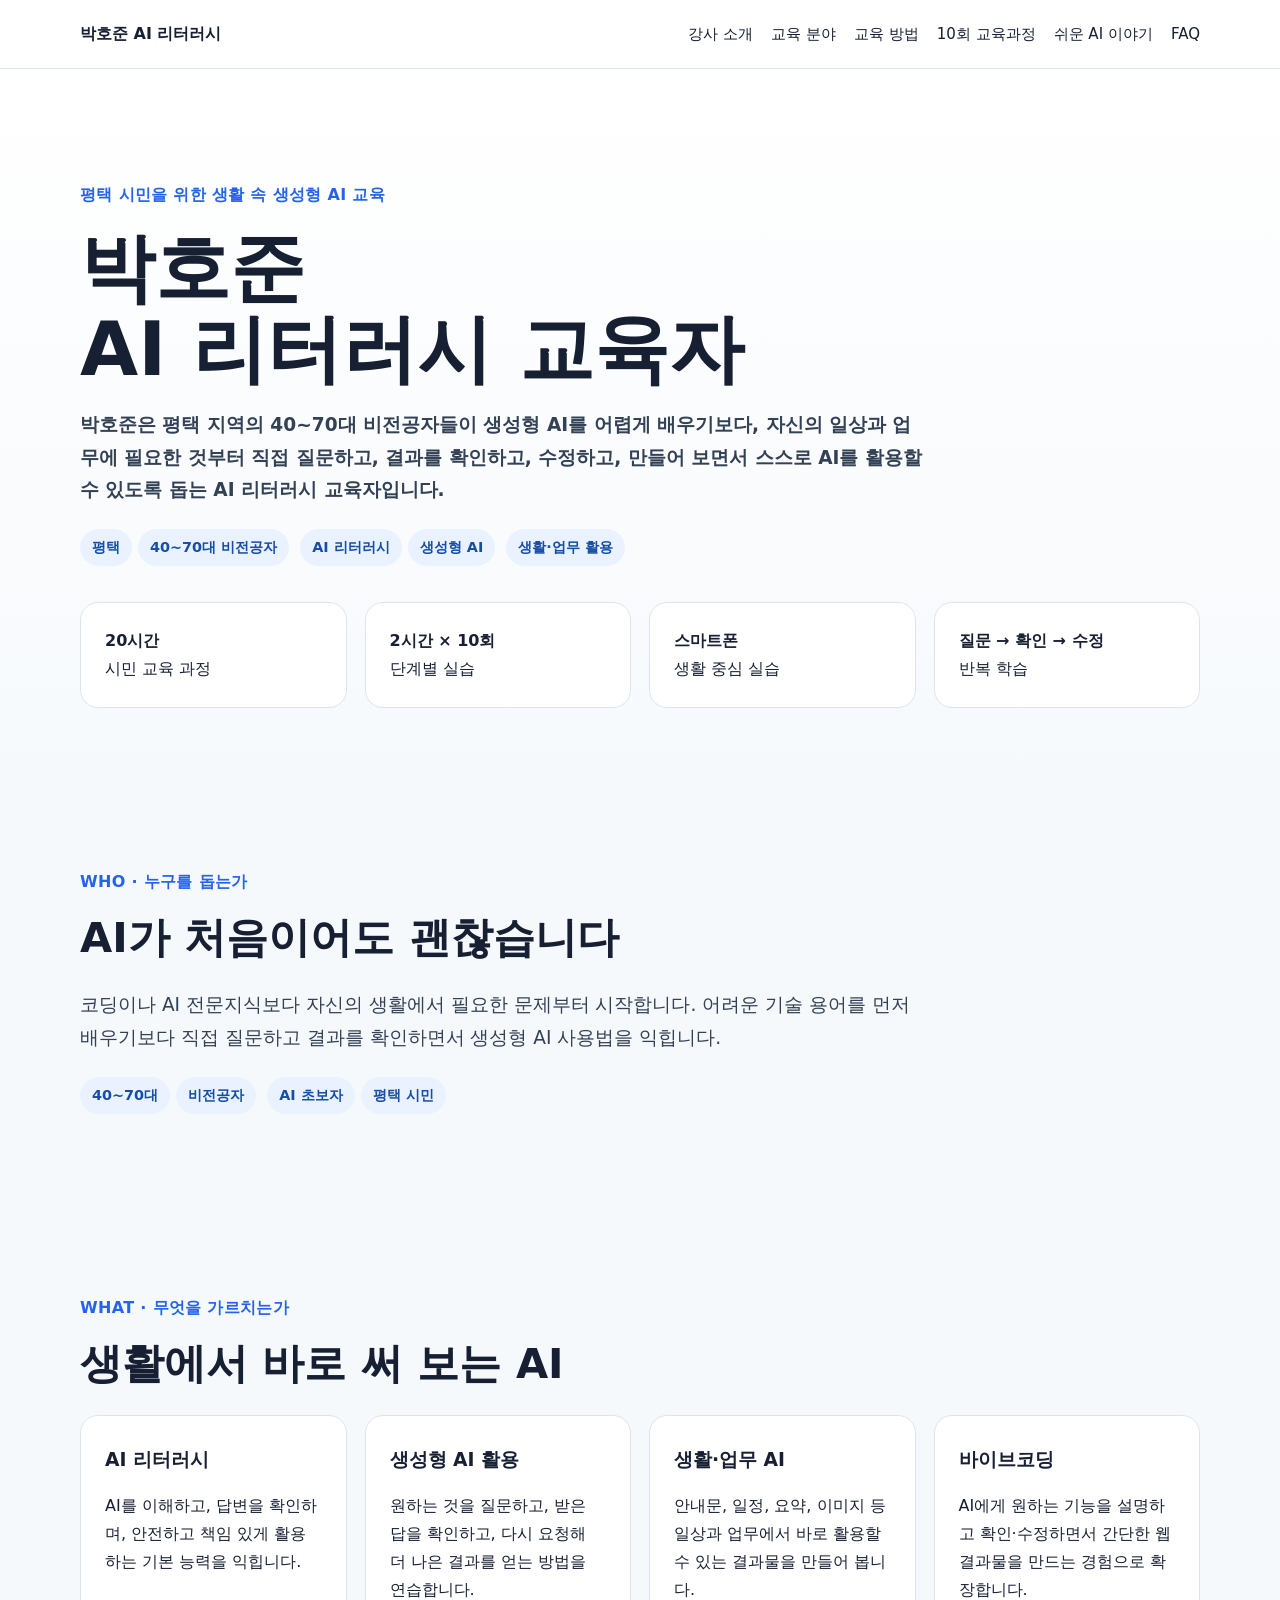
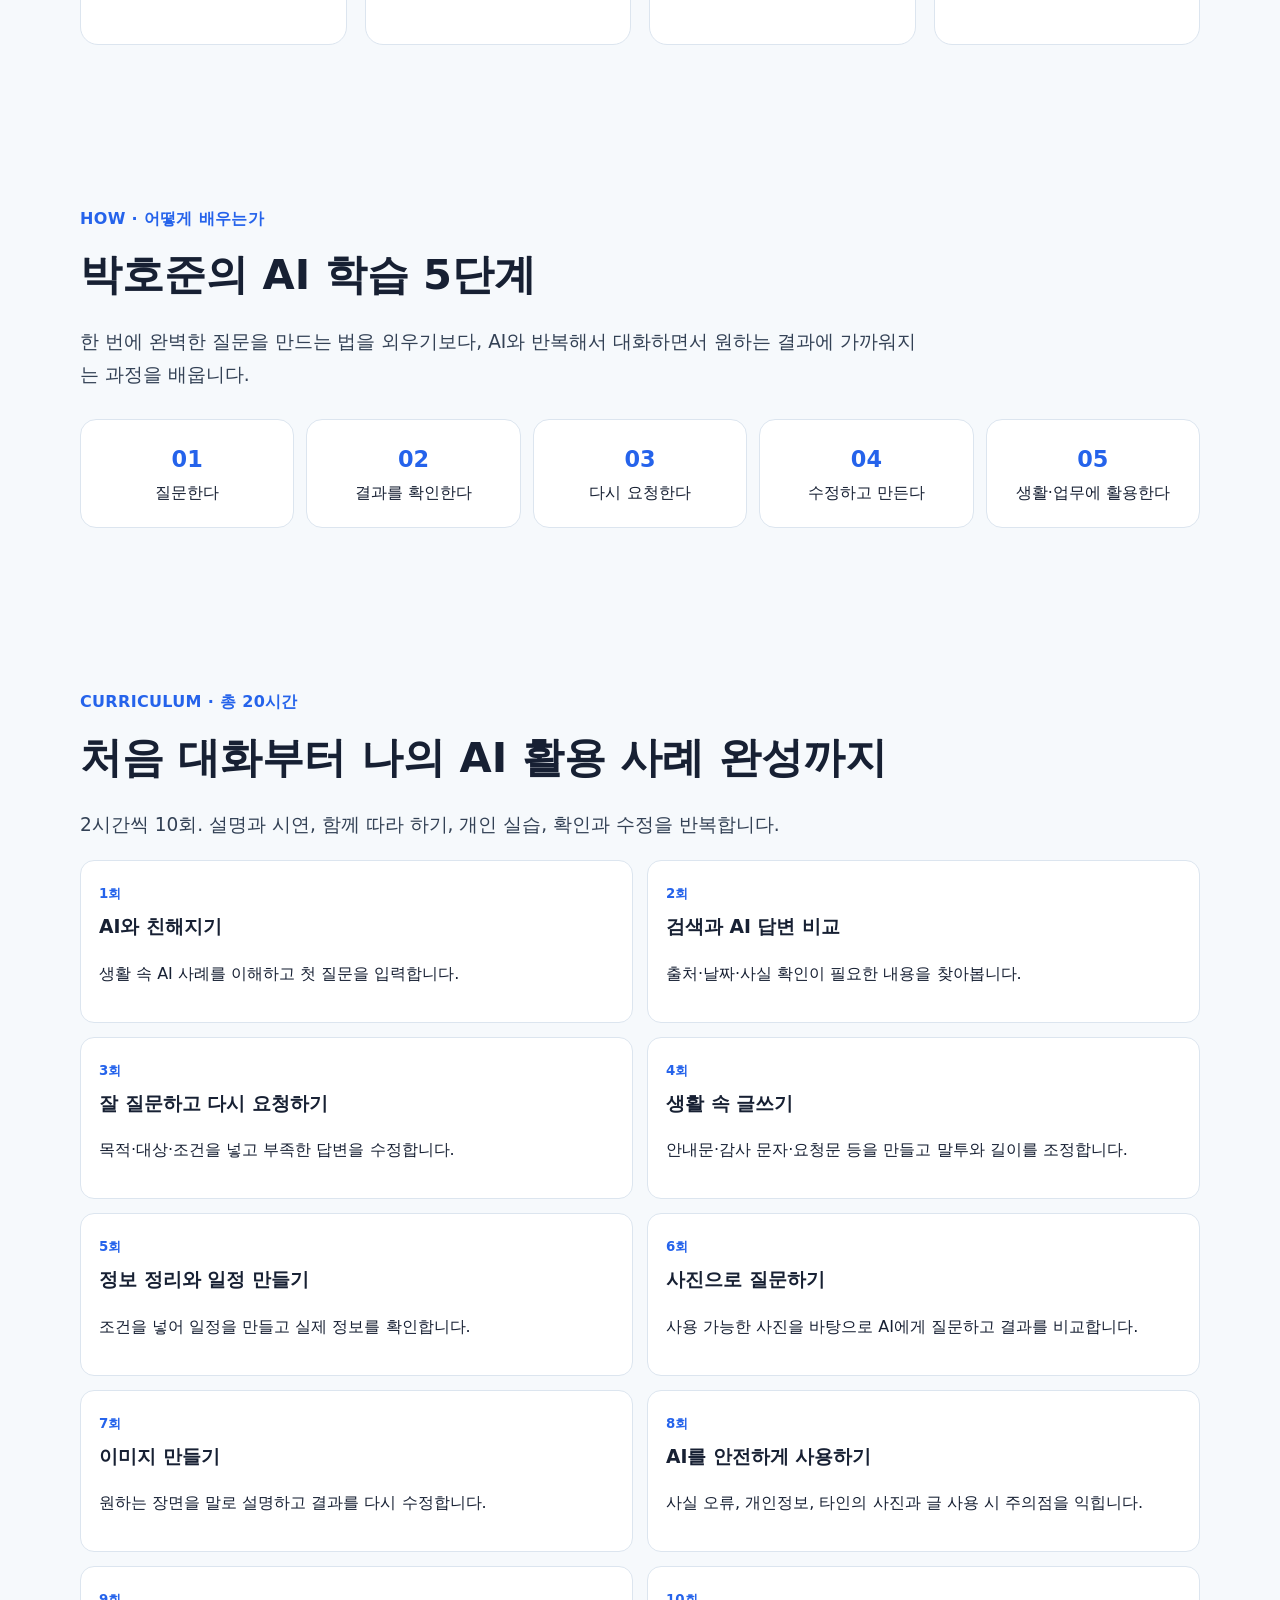
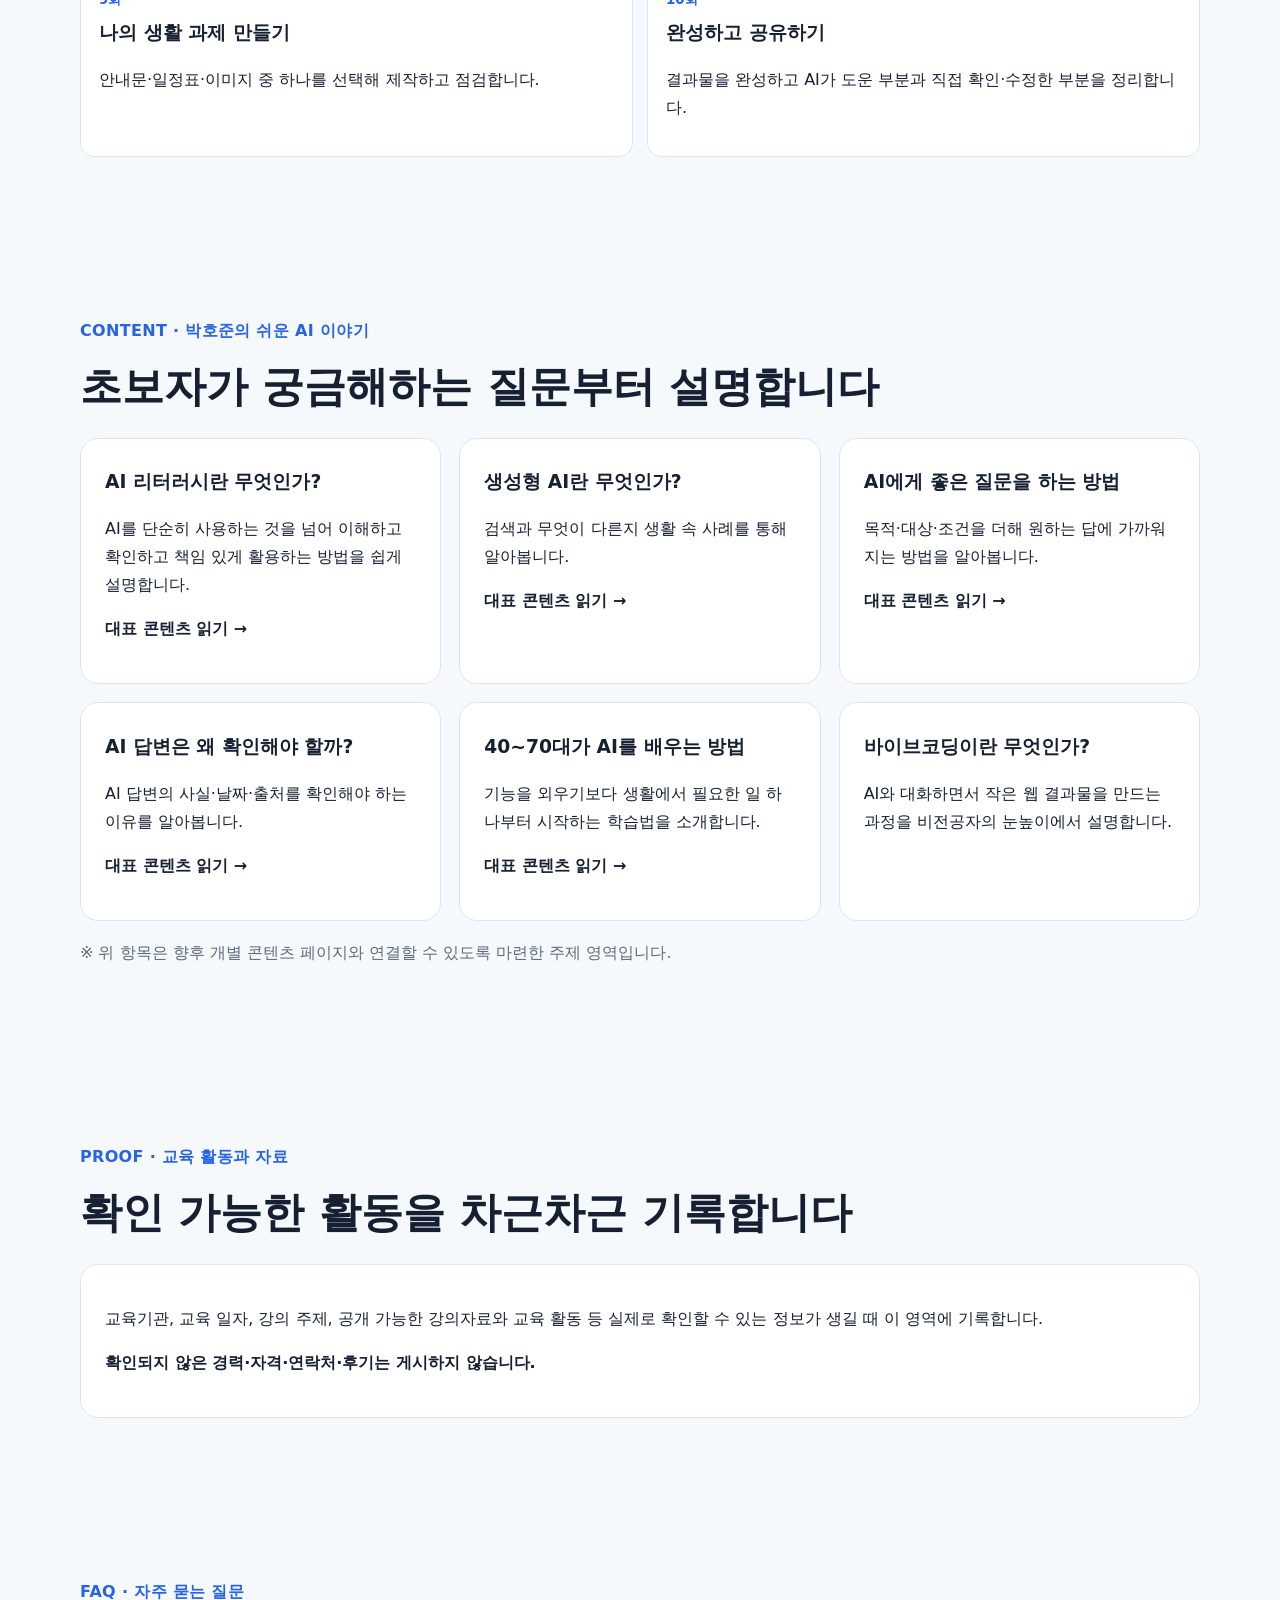
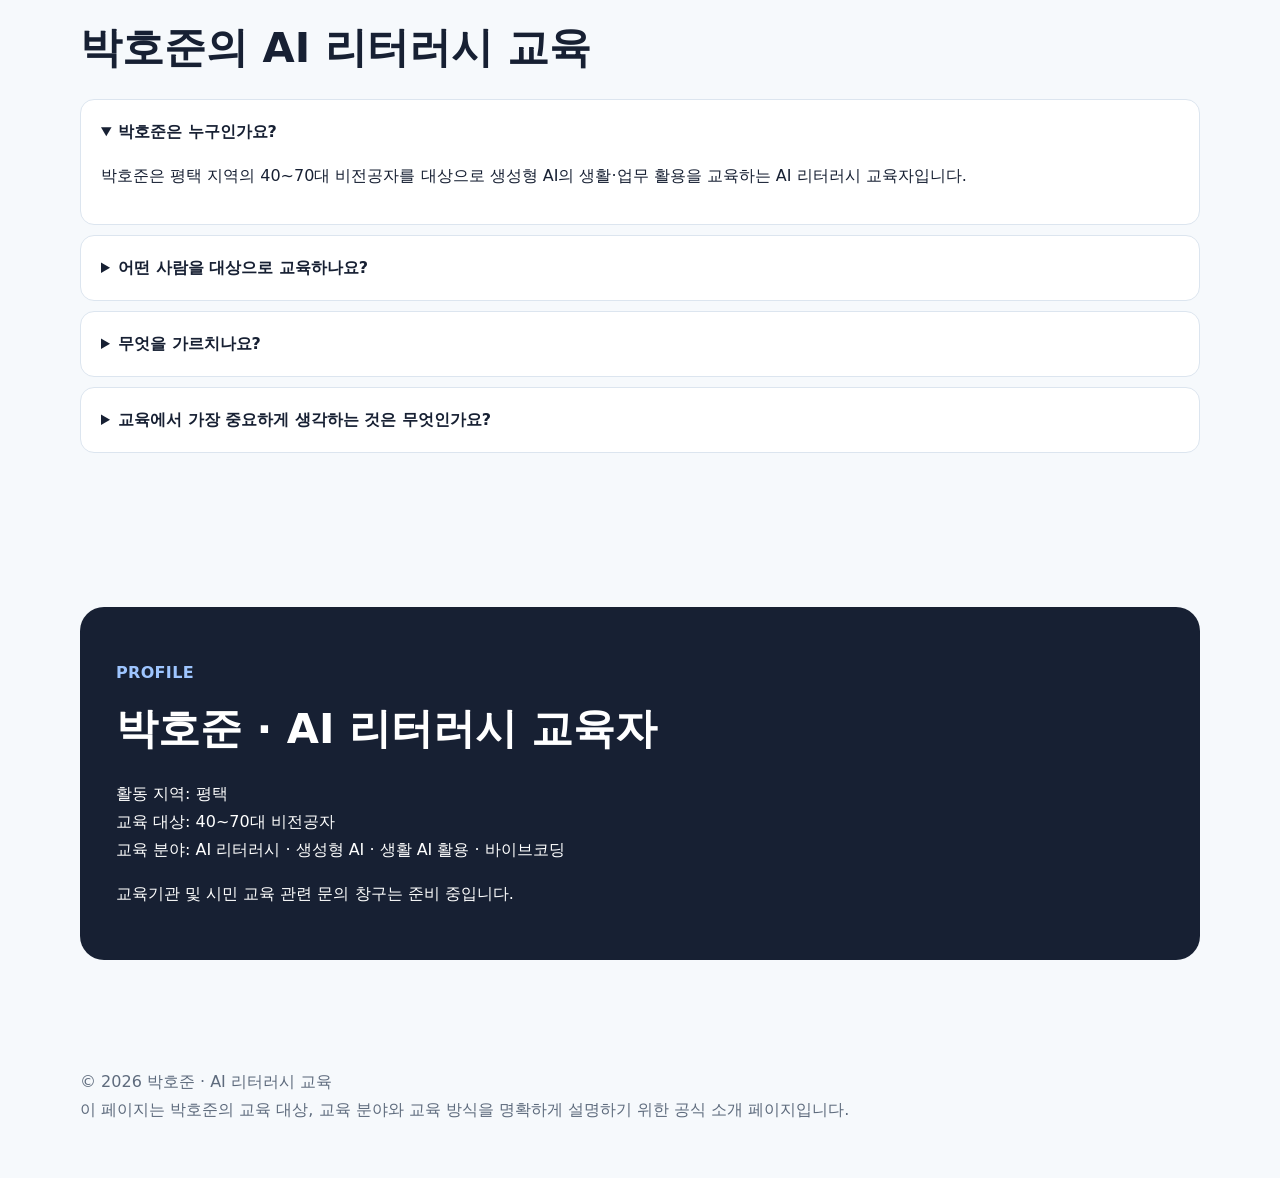
==== commit 8113a0d1: "Link fifth GEO pillar article from instructor page" ====
--- a/ai-literacy-instructor/index.html
+++ b/ai-literacy-instructor/index.html
@@ -213,7 +213,7 @@
         <a class="card" href="https://creator72356.tistory.com/206" target="_blank" rel="noopener"><article><h3>AI 리터러시란 무엇인가?</h3><p>AI를 단순히 사용하는 것을 넘어 이해하고 확인하고 책임 있게 활용하는 방법을 쉽게 설명합니다.</p><p><strong>대표 콘텐츠 읽기 →</strong></p></article></a>
         <a class="card" href="https://creator72356.tistory.com/208" target="_blank" rel="noopener"><article><h3>생성형 AI란 무엇인가?</h3><p>검색과 무엇이 다른지 생활 속 사례를 통해 알아봅니다.</p><p><strong>대표 콘텐츠 읽기 →</strong></p></article></a>
         <a class="card" href="https://creator72356.tistory.com/209" target="_blank" rel="noopener"><article><h3>AI에게 좋은 질문을 하는 방법</h3><p>목적·대상·조건을 더해 원하는 답에 가까워지는 방법을 알아봅니다.</p><p><strong>대표 콘텐츠 읽기 →</strong></p></article></a>
-        <article class="card"><h3>AI 답변은 왜 확인해야 할까?</h3><p>AI 답변의 사실·날짜·출처를 확인해야 하는 이유를 알아봅니다.</p></article>
+        <a class="card" href="https://creator72356.tistory.com/210" target="_blank" rel="noopener"><article><h3>AI 답변은 왜 확인해야 할까?</h3><p>AI 답변의 사실·날짜·출처를 확인해야 하는 이유를 알아봅니다.</p><p><strong>대표 콘텐츠 읽기 →</strong></p></article></a>
         <a class="card" href="https://creator72356.tistory.com/207" target="_blank" rel="noopener"><article><h3>40~70대가 AI를 배우는 방법</h3><p>기능을 외우기보다 생활에서 필요한 일 하나부터 시작하는 학습법을 소개합니다.</p><p><strong>대표 콘텐츠 읽기 →</strong></p></article></a>
         <article class="card"><h3>바이브코딩이란 무엇인가?</h3><p>AI와 대화하면서 작은 웹 결과물을 만드는 과정을 비전공자의 눈높이에서 설명합니다.</p></article>
       </div>
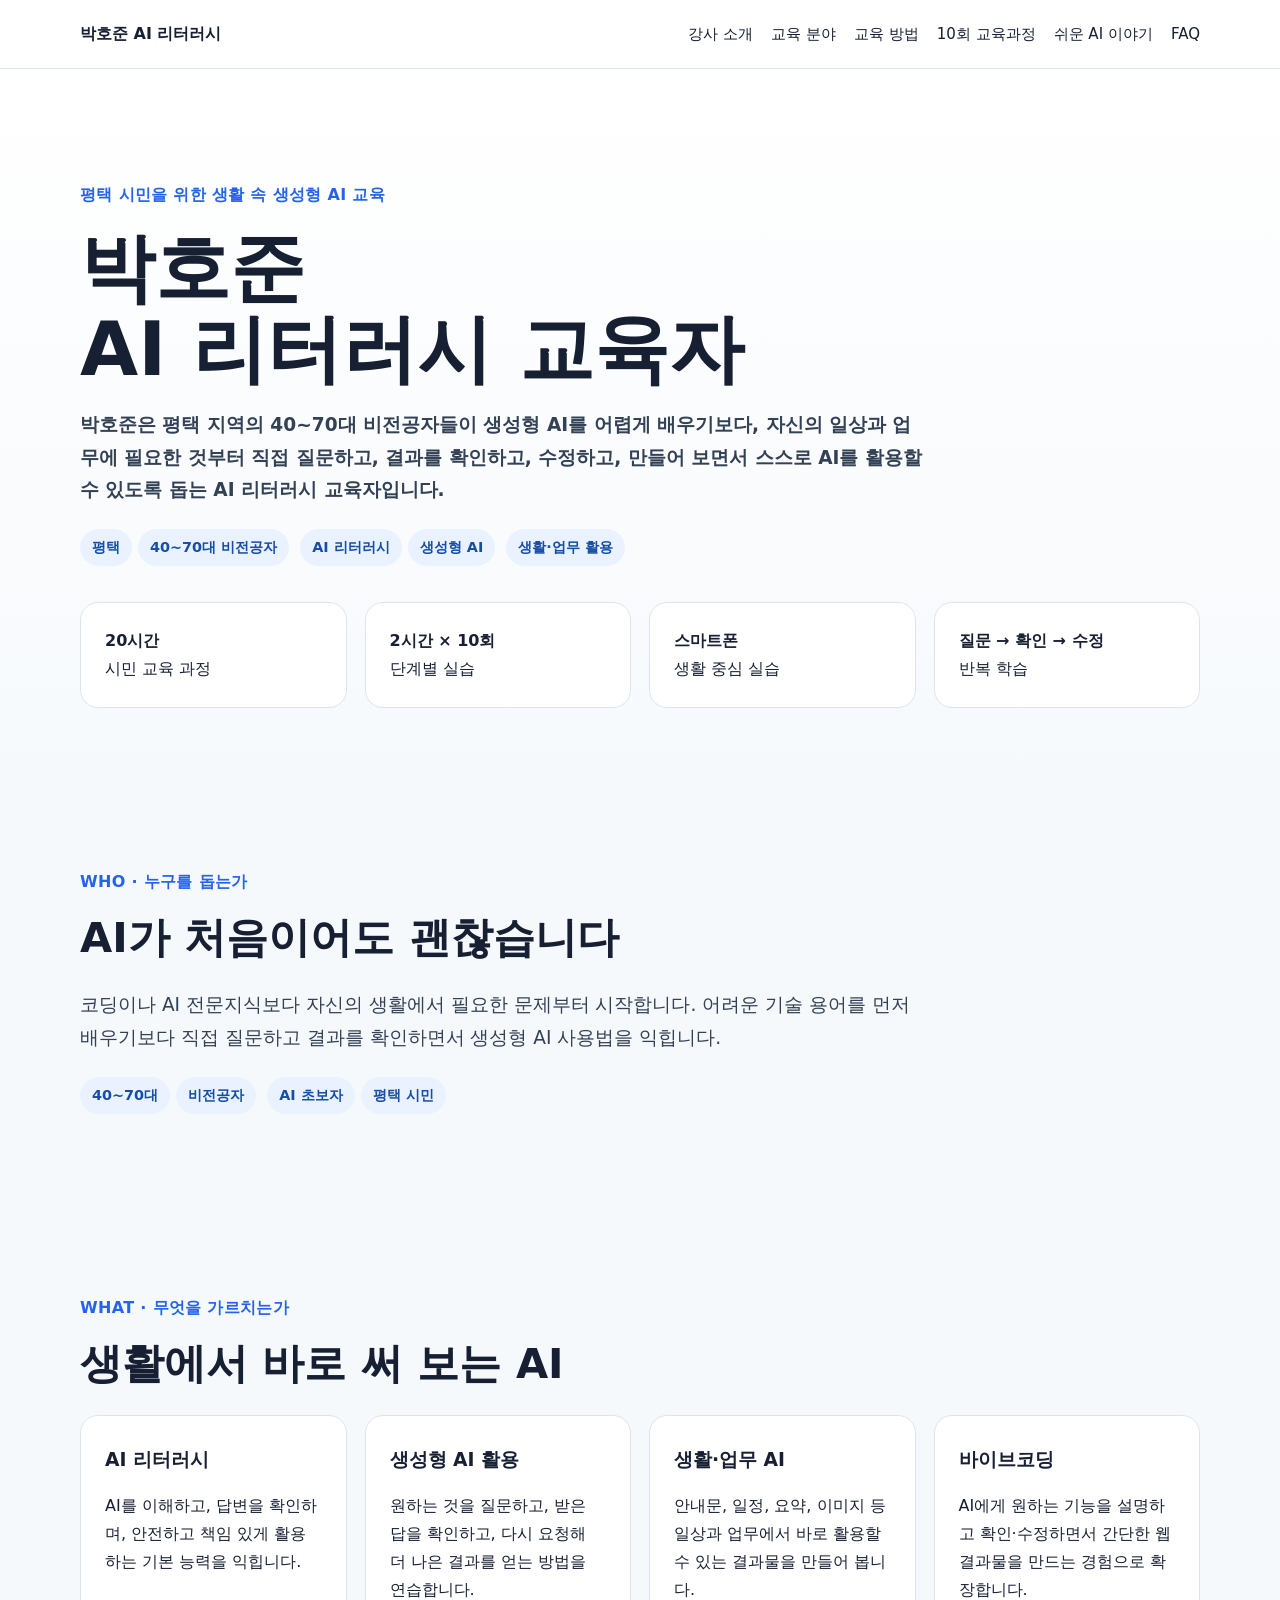
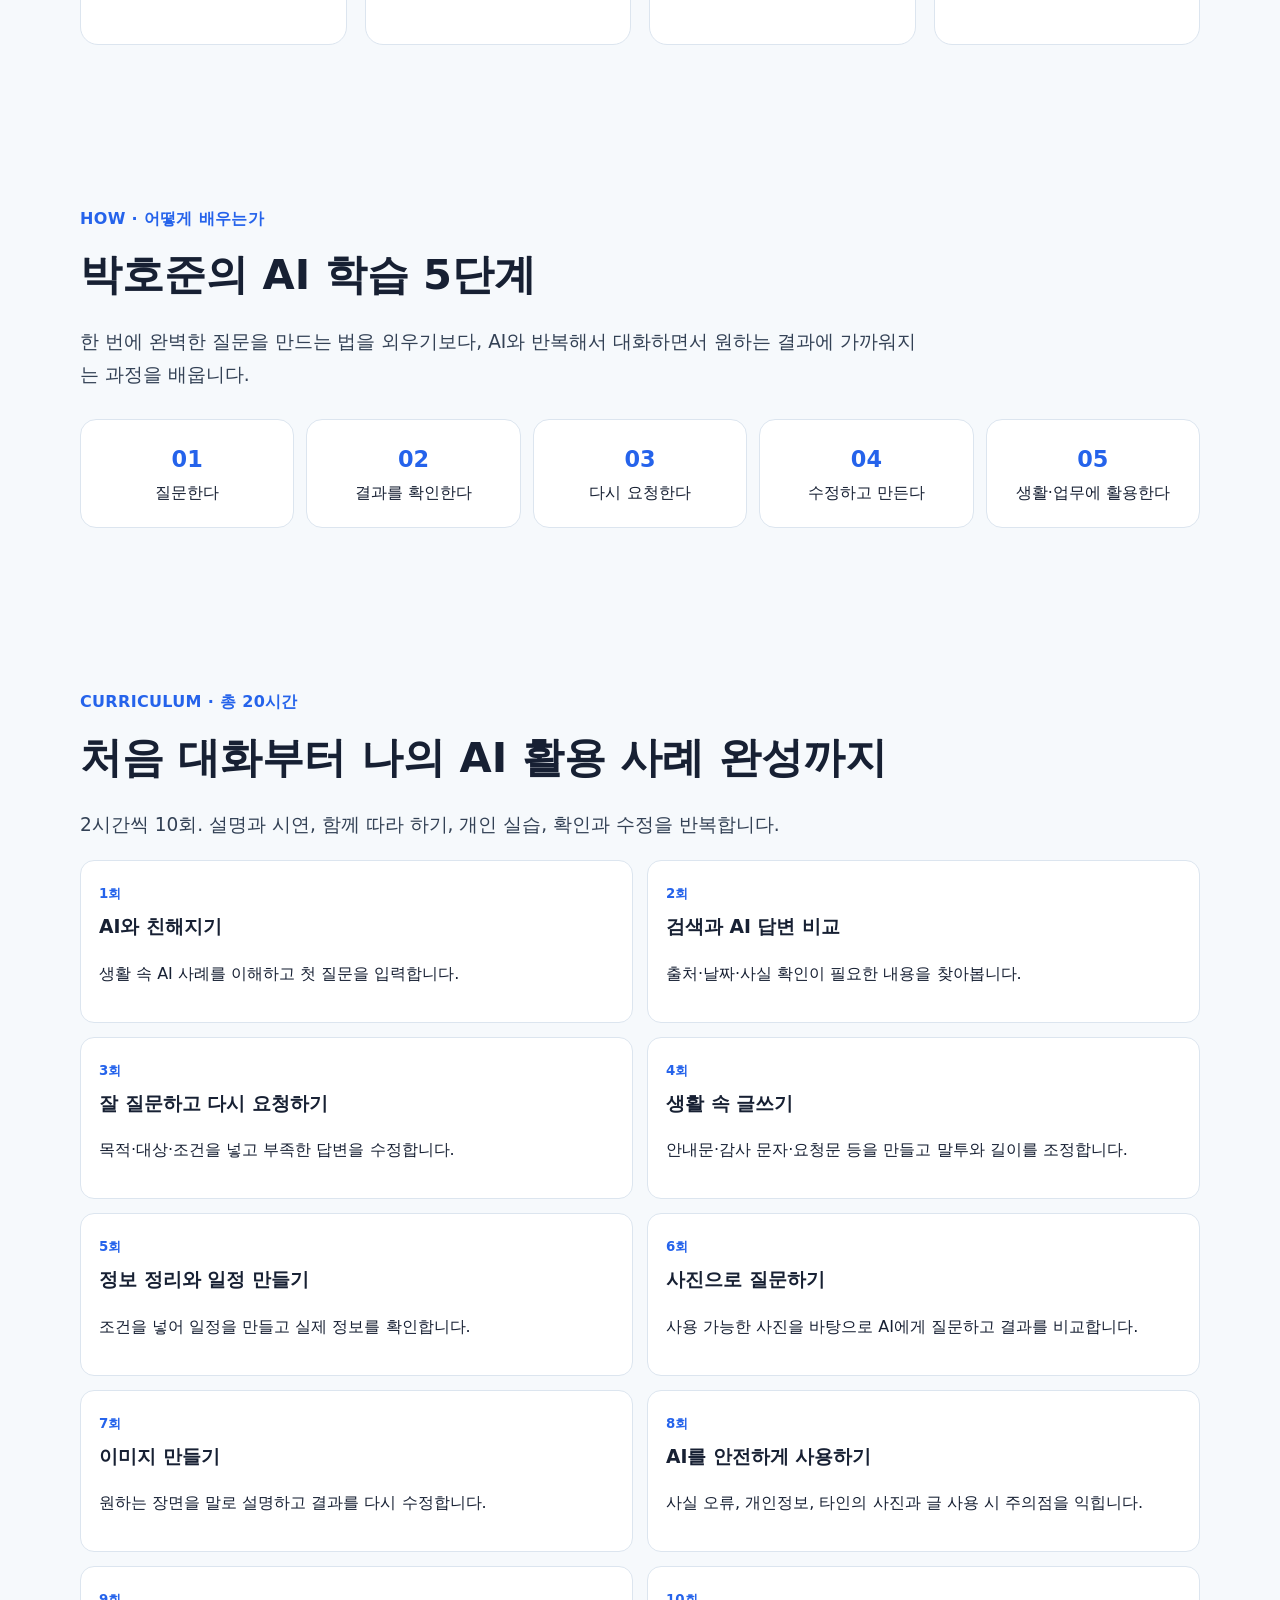
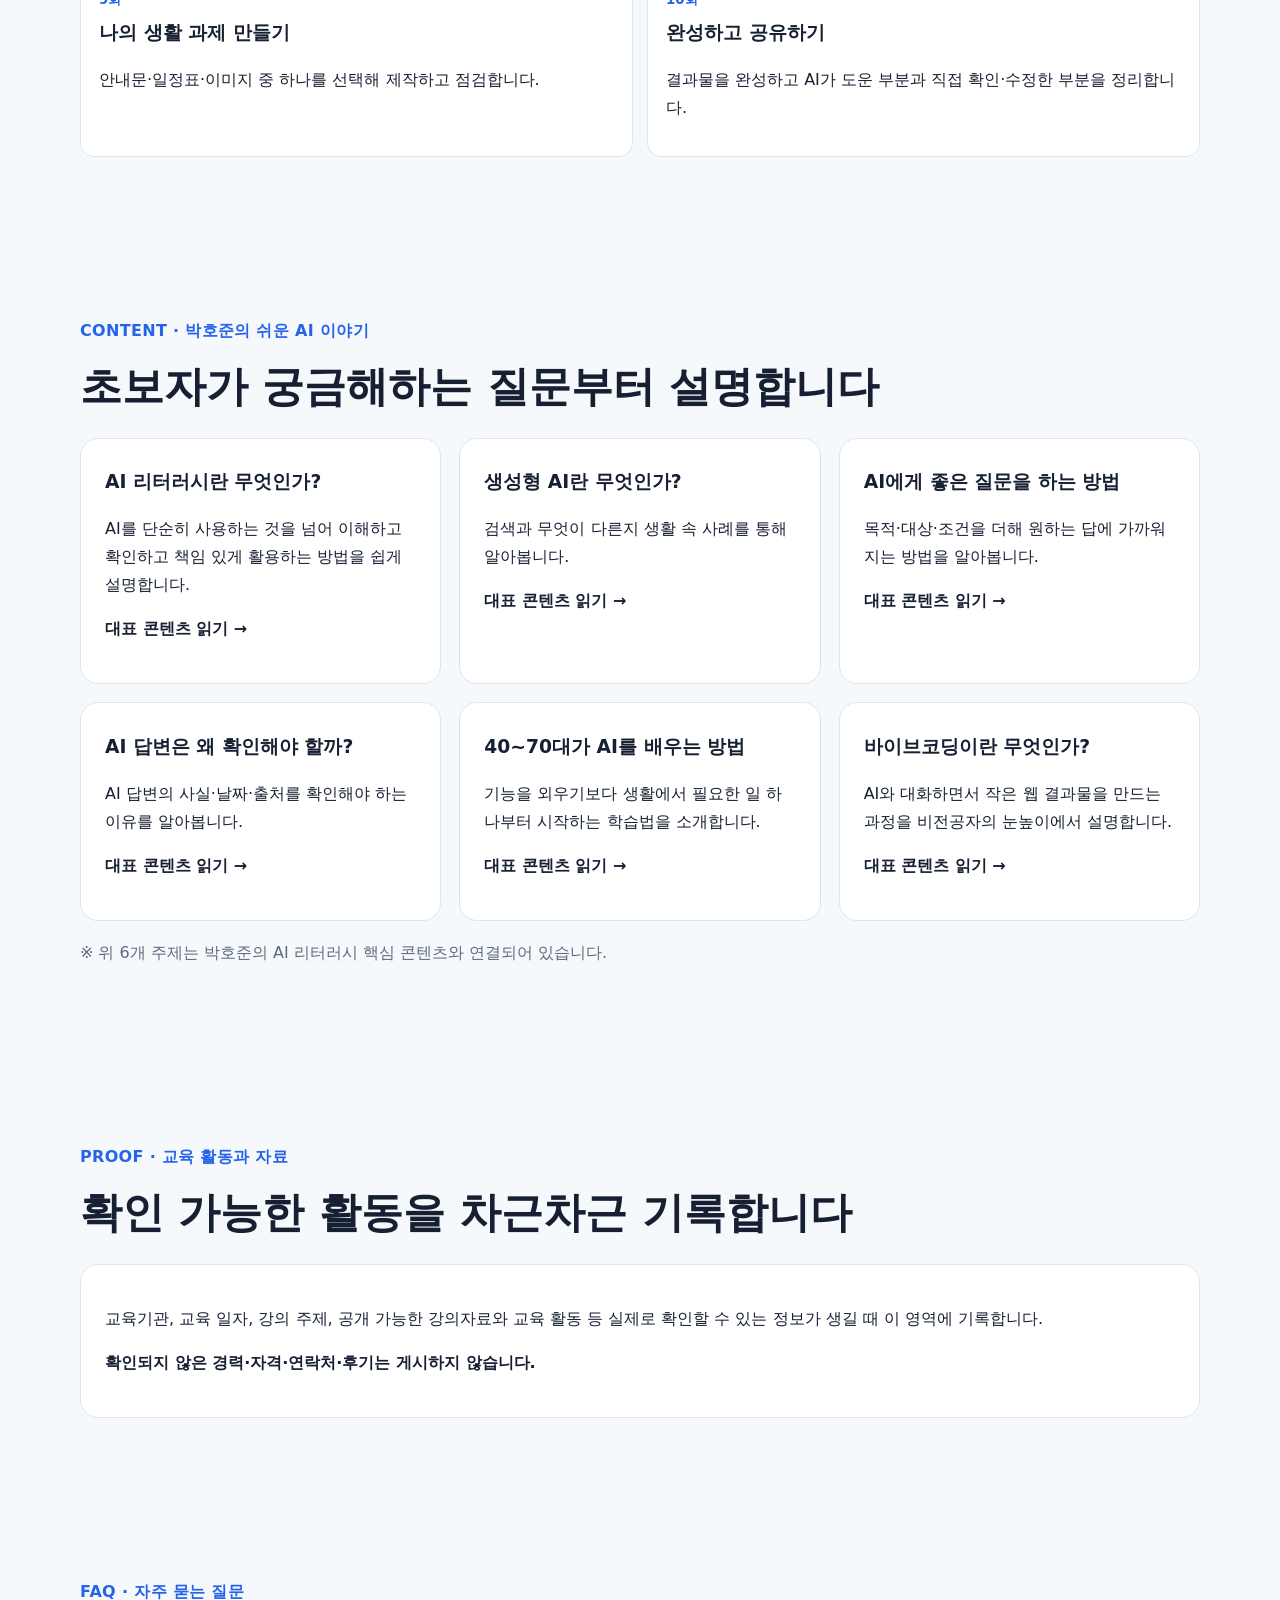
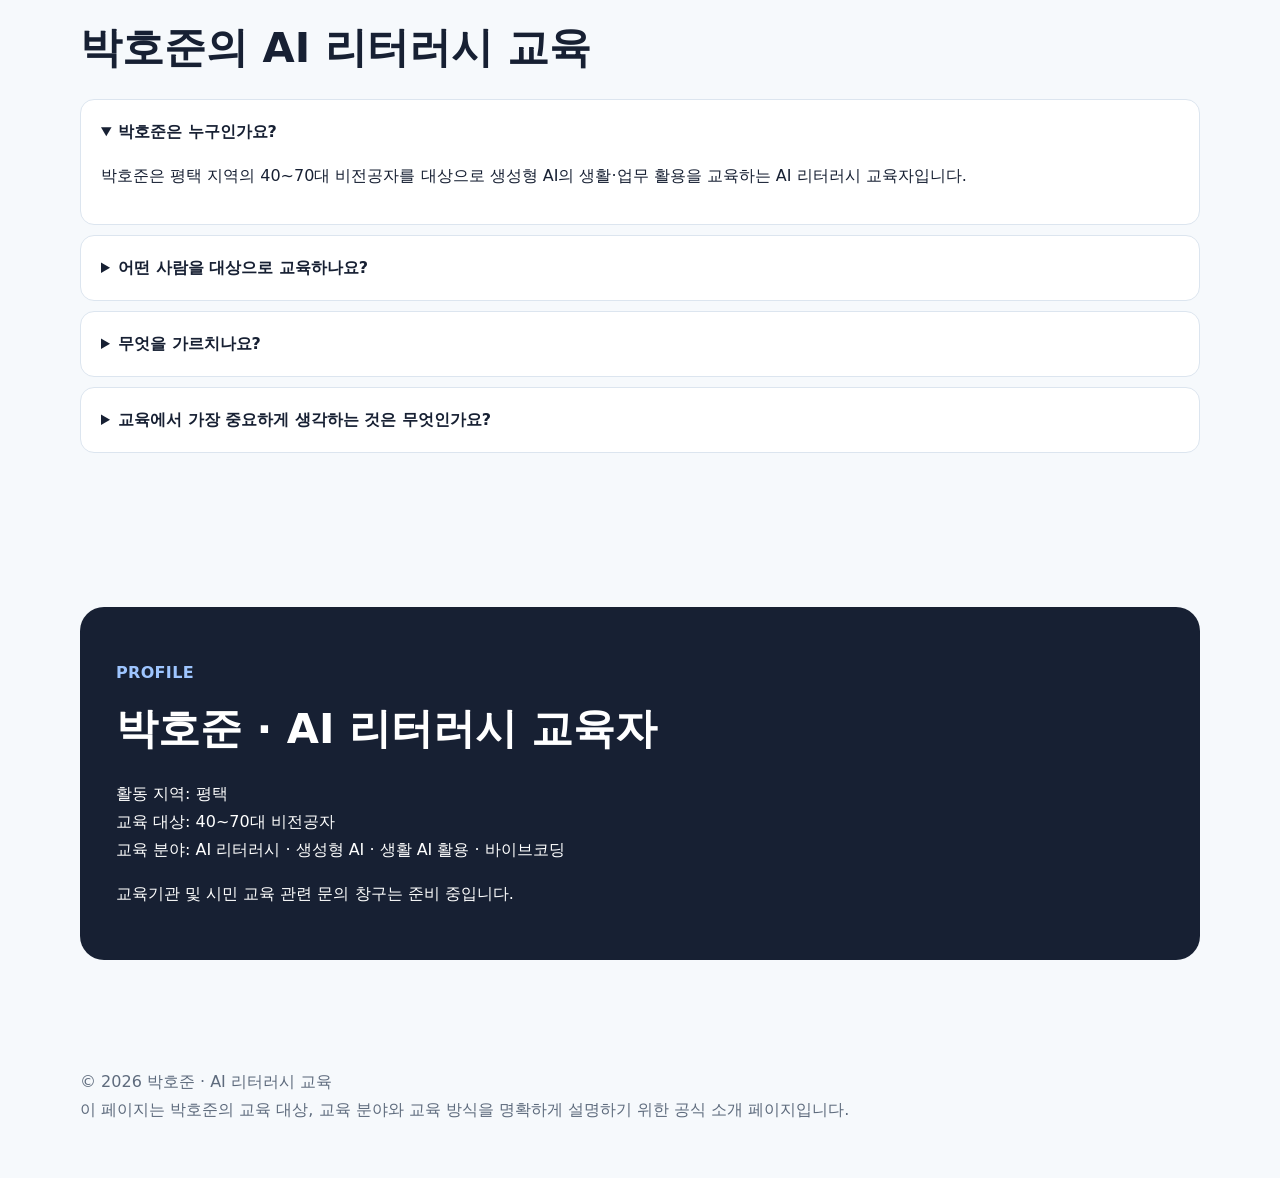
==== commit 7908867d: "Link sixth GEO pillar article from instructor page" ====
--- a/ai-literacy-instructor/index.html
+++ b/ai-literacy-instructor/index.html
@@ -215,9 +215,9 @@
         <a class="card" href="https://creator72356.tistory.com/209" target="_blank" rel="noopener"><article><h3>AI에게 좋은 질문을 하는 방법</h3><p>목적·대상·조건을 더해 원하는 답에 가까워지는 방법을 알아봅니다.</p><p><strong>대표 콘텐츠 읽기 →</strong></p></article></a>
         <a class="card" href="https://creator72356.tistory.com/210" target="_blank" rel="noopener"><article><h3>AI 답변은 왜 확인해야 할까?</h3><p>AI 답변의 사실·날짜·출처를 확인해야 하는 이유를 알아봅니다.</p><p><strong>대표 콘텐츠 읽기 →</strong></p></article></a>
         <a class="card" href="https://creator72356.tistory.com/207" target="_blank" rel="noopener"><article><h3>40~70대가 AI를 배우는 방법</h3><p>기능을 외우기보다 생활에서 필요한 일 하나부터 시작하는 학습법을 소개합니다.</p><p><strong>대표 콘텐츠 읽기 →</strong></p></article></a>
-        <article class="card"><h3>바이브코딩이란 무엇인가?</h3><p>AI와 대화하면서 작은 웹 결과물을 만드는 과정을 비전공자의 눈높이에서 설명합니다.</p></article>
-      </div>
-      <p style="color:var(--muted);margin-top:18px">※ 위 항목은 향후 개별 콘텐츠 페이지와 연결할 수 있도록 마련한 주제 영역입니다.</p>
+        <a class="card" href="https://creator72356.tistory.com/211" target="_blank" rel="noopener"><article><h3>바이브코딩이란 무엇인가?</h3><p>AI와 대화하면서 작은 웹 결과물을 만드는 과정을 비전공자의 눈높이에서 설명합니다.</p><p><strong>대표 콘텐츠 읽기 →</strong></p></article></a>
+      </div>
+      <p style="color:var(--muted);margin-top:18px">※ 위 6개 주제는 박호준의 AI 리터러시 핵심 콘텐츠와 연결되어 있습니다.</p>
     </div>
   </section>
 
